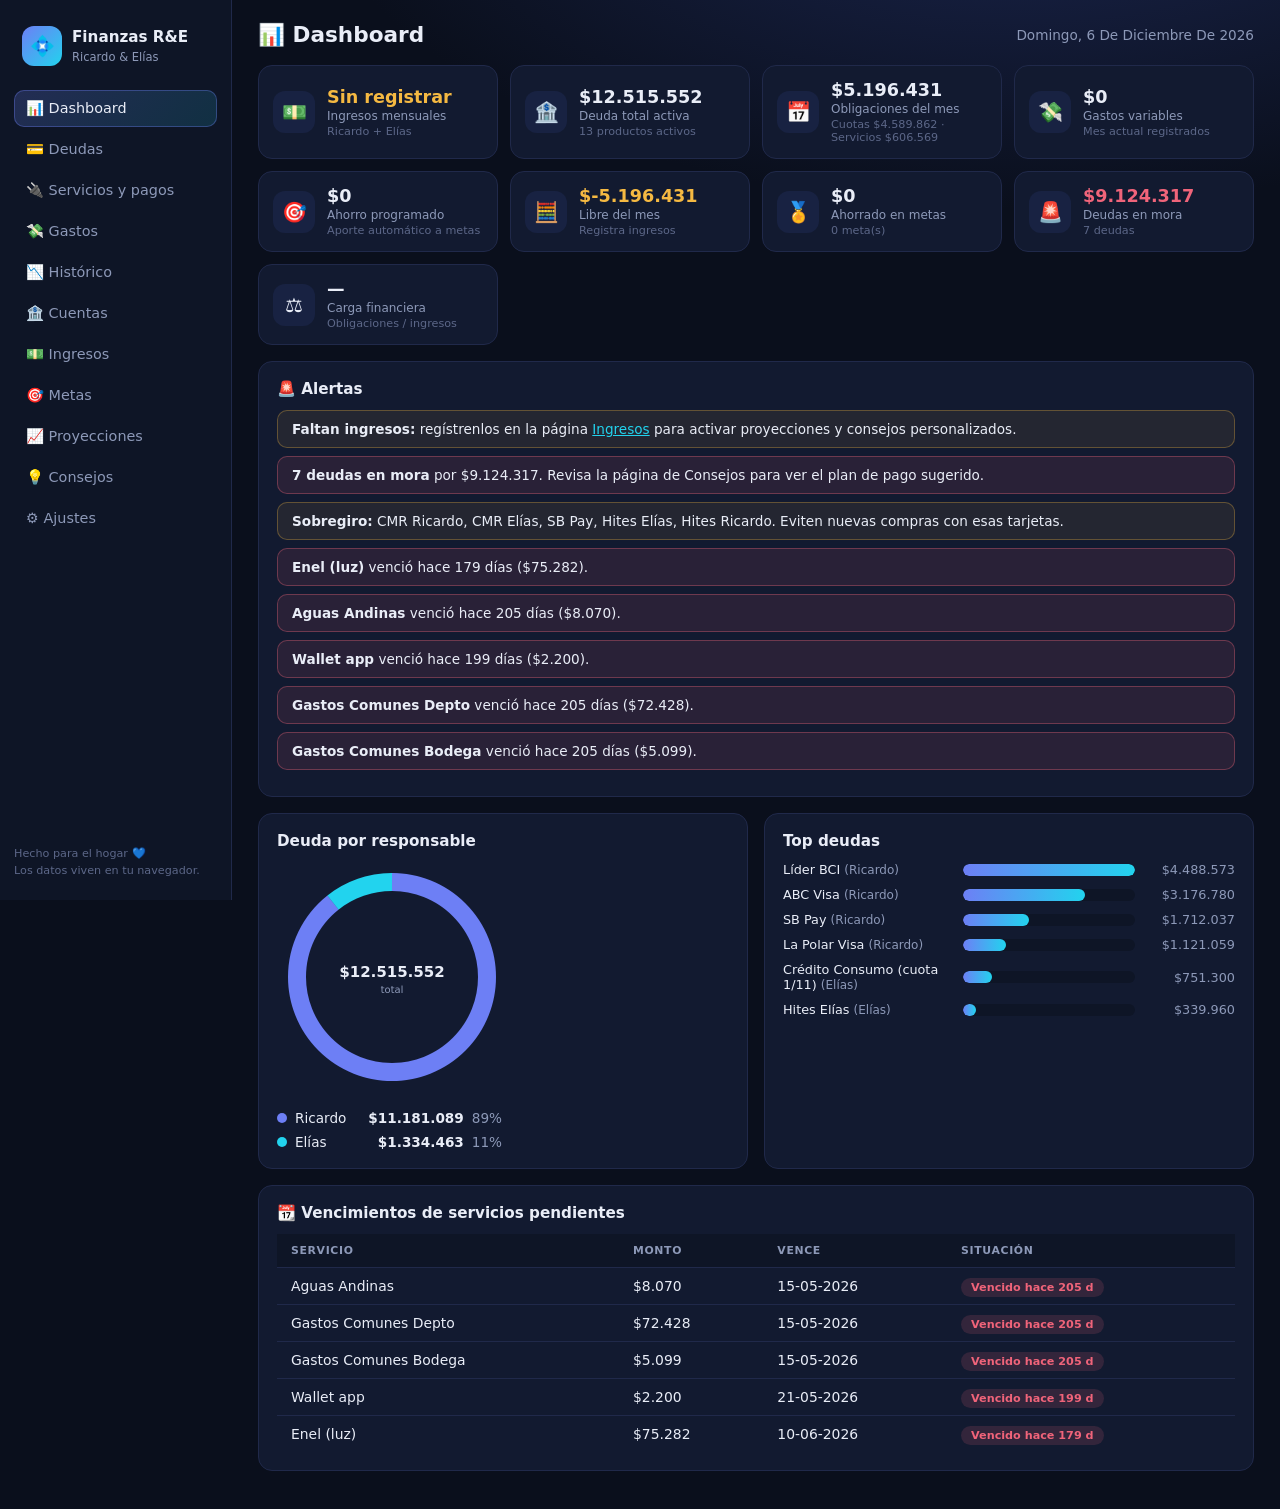
==== index.html @ 6fc6091b "Update index.html" ====
<!DOCTYPE html>
<html lang="es">
<head>
<meta charset="UTF-8">
<meta name="viewport" content="width=device-width, initial-scale=1">
<meta name="color-scheme" content="dark">
<title>Finanzas R&E · Ricardo & Elías</title>
<style>
*{box-sizing:border-box;margin:0;padding:0}
:root{--bg:#0a0f1c;--p:#121a30;--p2:#0e1526;--br:#20294a;--tx:#e9edf7;--mut:#8d99b8;--acc:#6d7ff5;--cy:#22d3ee;--ok:#2dd4a7;--wn:#f5b942;--bd:#f0647a;--r:14px}
body{font-family:'Segoe UI',system-ui,-apple-system,sans-serif;background:radial-gradient(1200px 600px at 80% -10%,#1b2650 0%,transparent 60%),var(--bg);color:var(--tx);min-height:100vh}
#app{display:flex;min-height:100vh}
aside{width:232px;background:var(--p2);border-right:1px solid var(--br);padding:20px 14px;position:sticky;top:0;height:100vh;display:flex;flex-direction:column;gap:18px;flex-shrink:0}
.logo{display:flex;gap:10px;align-items:center;padding:6px 8px}
.logo .lg{width:40px;height:40px;border-radius:12px;background:linear-gradient(135deg,var(--acc),var(--cy));display:flex;align-items:center;justify-content:center;font-size:20px}
.logo b{display:block;font-size:.95rem}.logo span{font-size:.72rem;color:var(--mut)}
nav{display:flex;flex-direction:column;gap:4px}
.ni{padding:10px 12px;border-radius:10px;color:var(--mut);cursor:pointer;font-size:.9rem;display:flex;gap:10px;align-items:center;transition:.15s}
.ni:hover{background:#1a2342;color:var(--tx)}
.ni.on{background:linear-gradient(135deg,rgba(109,127,245,.22),rgba(34,211,238,.14));color:var(--tx);box-shadow:inset 0 0 0 1px rgba(109,127,245,.35)}
.side-foot{margin-top:auto;font-size:.7rem;color:#5c6788;line-height:1.5}
main{flex:1;padding:22px 26px;max-width:1280px;margin:0 auto;width:100%}
header{display:flex;justify-content:space-between;align-items:center;margin-bottom:18px;flex-wrap:wrap;gap:8px}
header h1{font-size:1.35rem}.date{color:var(--mut);font-size:.85rem;text-transform:capitalize}
.card{background:var(--p);border:1px solid var(--br);border-radius:var(--r);padding:18px;margin-bottom:16px}
.card.nopad{padding:0}.card h3{font-size:.95rem;margin-bottom:12px}
.kpis{display:grid;grid-template-columns:repeat(auto-fit,minmax(215px,1fr));gap:12px;margin-bottom:16px}
.kpi{background:var(--p);border:1px solid var(--br);border-radius:var(--r);padding:14px;display:flex;gap:12px;align-items:center}
.kicon{width:42px;height:42px;border-radius:12px;background:#182242;display:flex;align-items:center;justify-content:center;font-size:20px;flex-shrink:0}
.kval{font-size:1.1rem;font-weight:700}.ksub{font-size:.75rem;color:var(--mut);margin-top:2px}.kmut{font-size:.7rem;color:#5c6788;margin-top:2px}
.kpi.ok .kval{color:var(--ok)}.kpi.bad .kval{color:var(--bd)}.kpi.warn .kval{color:var(--wn)}
.grid2{display:grid;grid-template-columns:1fr 1fr;gap:16px}
.tbl{width:100%;border-collapse:collapse;font-size:.87rem}
.tbl th{text-align:left;padding:10px 14px;font-size:.68rem;text-transform:uppercase;letter-spacing:.06em;color:var(--mut);background:var(--p2)}
.tbl td{padding:10px 14px;border-top:1px solid var(--br);vertical-align:middle}
.tbl tr:hover td{background:rgba(109,127,245,.05)}
.tscroll{overflow-x:auto}
.b{padding:3px 10px;border-radius:999px;font-size:.7rem;font-weight:700;white-space:nowrap}
.b.ok{background:rgba(45,212,167,.15);color:var(--ok)}.b.bad{background:rgba(240,100,122,.15);color:var(--bd)}
.b.warn{background:rgba(245,185,66,.15);color:var(--wn)}.b.acc{background:rgba(109,127,245,.18);color:#aab4ff}
.btn{border:1px solid var(--br);background:#182242;color:var(--tx);padding:9px 16px;border-radius:10px;cursor:pointer;font-size:.85rem;font-weight:600;transition:.15s}
.btn:hover{filter:brightness(1.2)}
.btn.primary{background:linear-gradient(135deg,var(--acc),#4f5bd5);border:none}
.btn.warnb{background:rgba(245,185,66,.15);color:var(--wn)}.btn.badb{background:rgba(240,100,122,.15);color:var(--bd)}
.ibtn{background:none;border:none;cursor:pointer;font-size:.95rem;padding:4px;border-radius:6px;opacity:.8}
.ibtn:hover{opacity:1;background:#1a2342}
.acts{white-space:nowrap;text-align:right}
.toolbar{display:flex;gap:10px;align-items:center;margin-bottom:14px;flex-wrap:wrap}.toolbar .spacer{flex:1}
select,input[type=text],input[type=number],input[type=date],input[type=search],input[type=password],input[type=month],textarea{background:var(--p2);border:1px solid var(--br);color:var(--tx);padding:9px 12px;border-radius:10px;font-size:.85rem;outline:none;font-family:inherit}
select:focus,input:focus,textarea:focus{border-color:var(--acc)}
textarea{width:100%;min-height:80px;resize:vertical}
.chips{display:flex;gap:10px;flex-wrap:wrap;margin-bottom:14px}
.chip{background:var(--p);border:1px solid var(--br);padding:8px 14px;border-radius:999px;font-size:.82rem;color:var(--mut)}.chip b{color:var(--tx)}
.mut{color:var(--mut)}.small{font-size:.75rem}.center{text-align:center}
.bad-t{color:var(--bd);font-weight:700}
.link{color:var(--cy);cursor:pointer;text-decoration:underline}
.alerts .al{padding:10px 14px;border-radius:10px;font-size:.85rem;margin-bottom:8px;border:1px solid}
.al.bad{background:rgba(240,100,122,.1);border-color:rgba(240,100,122,.35)}
.al.warn{background:rgba(245,185,66,.08);border-color:rgba(245,185,66,.3)}
.al.ok{background:rgba(45,212,167,.08);border-color:rgba(45,212,167,.3)}
.al{padding:10px 14px;border-radius:10px;font-size:.85rem;margin-bottom:10px;border:1px solid}
.donutwrap{display:flex;gap:18px;align-items:center;flex-wrap:wrap}
#cDonut,#cGasto{flex:0 0 230px;width:230px}
.leg{display:flex;flex-direction:column;gap:8px;font-size:.85rem;min-width:200px}
.lrow{display:flex;gap:8px;align-items:center}.lrow b{margin-left:auto;padding-left:14px}
.dot{width:10px;height:10px;border-radius:50%;display:inline-block}
.bar-row{display:grid;grid-template-columns:170px 1fr 90px;gap:10px;align-items:center;margin-bottom:10px;font-size:.8rem}
.bar-track{background:var(--p2);border-radius:99px;height:12px;overflow:hidden}
.bar-fill{height:100%;background:linear-gradient(90deg,var(--acc),var(--cy));border-radius:99px}
.bar-val{text-align:right;color:var(--mut)}
.person-head{display:flex;gap:12px;align-items:center;margin-bottom:10px}
.avatar{width:44px;height:44px;border-radius:50%;background:linear-gradient(135deg,var(--acc),var(--cy));display:flex;align-items:center;justify-content:center;font-weight:800;font-size:1.1rem}
.big{font-size:1.7rem;font-weight:800;margin-top:8px}
.fgrid{display:grid;grid-template-columns:1fr 1fr;gap:12px;margin-bottom:14px}
.fgrid label{font-size:.78rem;color:var(--mut);display:flex;flex-direction:column;gap:6px}
.res3{display:grid;grid-template-columns:repeat(3,1fr);gap:10px;margin:14px 0}.res3 b{font-size:1rem}
canvas{width:100%;display:block}
.consejo{display:flex;gap:14px;border-left:4px solid var(--br)}
.consejo.ok{border-left-color:var(--ok)}.consejo.bad{border-left-color:var(--bd)}
.consejo.warn{border-left-color:var(--wn)}.consejo.info{border-left-color:var(--cy)}
.cicon{font-size:1.6rem}
#modal .back{position:fixed;inset:0;background:rgba(5,8,18,.72);backdrop-filter:blur(3px);display:flex;align-items:center;justify-content:center;z-index:50;padding:20px}
#modal .box{background:var(--p);border:1px solid var(--br);border-radius:16px;padding:22px;width:100%;max-width:540px;max-height:90vh;overflow:auto}
#modal h3{margin-bottom:16px}
#modal label{display:block;font-size:.78rem;color:var(--mut);margin-bottom:12px}
#modal input,#modal select,#modal textarea{width:100%;margin-top:6px}
.acts2{display:flex;justify-content:flex-end;gap:10px;margin-top:8px}
ul{padding-left:20px;line-height:1.8}
#lockScreen{position:fixed;inset:0;z-index:100;background:var(--bg);display:flex;align-items:center;justify-content:center;padding:20px}
.lockbox{background:var(--p);border:1px solid var(--br);border-radius:20px;padding:36px 32px;max-width:360px;width:100%;text-align:center;display:flex;flex-direction:column;gap:14px;align-items:center}
.lockbox .lg{width:64px;height:64px;font-size:32px;border-radius:16px;background:linear-gradient(135deg,var(--acc),var(--cy));display:flex;align-items:center;justify-content:center}
.lockbox h2{font-size:1.2rem}.lockbox input{width:100%}.lockbox button{width:100%}
.hist-mini{display:flex;flex-wrap:wrap;gap:6px;margin-top:8px}
.hist-chip{background:var(--p2);border:1px solid var(--br);border-radius:8px;padding:3px 8px;font-size:.68rem;color:var(--mut)}
@media(max-width:980px){
 #app{flex-direction:column}
 aside{width:100%;height:auto;position:static;flex-direction:row;align-items:center;gap:10px;padding:12px}
 nav{flex-direction:row;overflow-x:auto;flex:1}
 .ni{white-space:nowrap;padding:8px 10px}.side-foot{display:none}
 .grid2{grid-template-columns:1fr}
 .bar-row{grid-template-columns:120px 1fr 80px}
 main{padding:16px}
}
</style>
</head>
<body>

<div id="lockScreen" style="display:none">
  <div class="lockbox">
    <div class="lg">🔐</div>
    <h2>Finanzas R&E</h2>
    <p class="mut small">Ingresa tu contraseña para continuar</p>
    <input type="password" id="lockPass" placeholder="Contraseña" onkeydown="if(event.key==='Enter')tryUnlock()">
    <button class="btn primary" onclick="tryUnlock()">Desbloquear</button>
    <div id="lockError" style="color:#f0647a;font-size:.85rem;min-height:18px"></div>
  </div>
</div>

<div id="app">
 <aside>
  <div class="logo"><div class="lg">💠</div><div><b>Finanzas R&amp;E</b><span>Ricardo &amp; Elías</span></div></div>
  <nav>
   <a class="ni on" data-v="dashboard" onclick="nav('dashboard')">📊 Dashboard</a>
   <a class="ni" data-v="deudas" onclick="nav('deudas')">💳 Deudas</a>
   <a class="ni" data-v="servicios" onclick="nav('servicios')">🔌 Servicios y pagos</a>
   <a class="ni" data-v="gastos" onclick="nav('gastos')">💸 Gastos</a>
   <a class="ni" data-v="historico" onclick="nav('historico')">📉 Histórico</a>
   <a class="ni" data-v="cuentas" onclick="nav('cuentas')">🏦 Cuentas</a>
   <a class="ni" data-v="ingresos" onclick="nav('ingresos')">💵 Ingresos</a>
   <a class="ni" data-v="metas" onclick="nav('metas')">🎯 Metas</a>
   <a class="ni" data-v="proyecciones" onclick="nav('proyecciones')">📈 Proyecciones</a>
   <a class="ni" data-v="consejos" onclick="nav('consejos')">💡 Consejos</a>
   <a class="ni" data-v="ajustes" onclick="nav('ajustes')">⚙️ Ajustes</a>
  </nav>
  <div class="side-foot">Hecho para el hogar 💙<br>Los datos viven en tu navegador.</div>
 </aside>
 <main>
  <header><h1 id="title">📊 Dashboard</h1><div class="date" id="hoy"></div></header>
  <div id="view"></div>
 </main>
</div>
<div id="modal"></div>

<script>
'use strict';
/* ============ CRIPTOGRAFÍA (SHA-256 puro JS) ============ */
var sha256=function(ascii){
 function rightRotate(v,a){return (v>>>a)|(v<<(32-a));}
 var mathPow=Math.pow,maxWord=mathPow(2,32),len='length',i,j,result='';
 var words=[],asciiBitLength=ascii[len]*8;
 var hash=sha256.h=sha256.h||[],k=sha256.k=sha256.k||[],primeCounter=k[len];
 var isComposite={};
 for(var candidate=2;primeCounter<64;candidate++){
  if(!isComposite[candidate]){
   for(i=0;i<313;i+=candidate)isComposite[i]=candidate;
   hash[primeCounter]=(mathPow(candidate,.5)*maxWord)|0;
   k[primeCounter++]=(mathPow(candidate,1/3)*maxWord)|0;
  }
 }
 ascii+='\x80';
 while(ascii[len]%64-56)ascii+='\x00';
 for(i=0;i<ascii[len];i++){j=ascii.charCodeAt(i);if(j>>8)return;words[i>>2]|=j<<((3-i)%4)*8;}
 words[words[len]]=((asciiBitLength/maxWord)|0);
 words[words[len]]=(asciiBitLength);
 for(j=0;j<words[len];){
  var w=words.slice(j,j+=16),oldHash=hash;hash=hash.slice(0,8);
  for(i=0;i<64;i++){
   var w15=w[i-15],w2=w[i-2],a=hash[0],e=hash[4];
   var temp1=hash[7]+(rightRotate(e,6)^rightRotate(e,11)^rightRotate(e,25))+((e&hash[5])^((~e)&hash[6]))+k[i]
    +(w[i]=(i<16)?w[i]:(w[i-16]+(rightRotate(w15,7)^rightRotate(w15,18)^(w15>>>3))+w[i-7]+(rightRotate(w2,17)^rightRotate(w2,19)^(w2>>>10)))|0);
   var temp2=(rightRotate(a,2)^rightRotate(a,13)^rightRotate(a,22))+((a&hash[1])^(a&hash[2])^(hash[1]&hash[2]));
   hash=[(temp1+temp2)|0].concat(hash);hash[4]=(hash[4]+temp1)|0;
  }
  for(i=0;i<8;i++)hash[i]=(hash[i]+oldHash[i])|0;
 }
 for(i=0;i<8;i++){for(j=3;j+1;j--){var b=(hash[i]>>(j*8))&255;result+=((b<16)?0:'')+b.toString(16);}}
 return result;
};
function sha256s(s){ return sha256(unescape(encodeURIComponent(s))); }
function genSalt(){var s='',c='abcdef0123456789';for(var i=0;i<16;i++)s+=c[Math.floor(Math.random()*c.length)];return s;}
function kdf(pass,salt){ var kk=unescape(encodeURIComponent(pass))+salt; for(var i=0;i<2000;i++)kk=sha256(kk); return kk; }
function hashPass(pass,salt){ return kdf(pass,salt); }
function strToBytes(str){ var s=unescape(encodeURIComponent(str)),o=[]; for(var i=0;i<s.length;i++)o.push(s.charCodeAt(i)); return o; }
function bytesToStr(bytes){ var s=''; bytes.forEach(function(b){s+=String.fromCharCode(b);}); return decodeURIComponent(escape(s)); }
function bytesToB64(bytes){ var s=''; bytes.forEach(function(b){s+=String.fromCharCode(b);}); return btoa(s); }
function b64ToBytes(b64){ var s=atob(b64),o=[]; for(var i=0;i<s.length;i++)o.push(s.charCodeAt(i)); return o; }
function keystream(key,nonce,len){
 var out=[],c=0;
 while(out.length<len){
  var h=sha256(key+':'+nonce+':'+c);
  for(var i=0;i<h.length;i+=2)out.push(parseInt(h.substr(i,2),16));
  c++;
 }
 return out.slice(0,len);
}
function encryptBackup(jsonStr,pass){
 var salt=genSalt(),key=kdf(pass,salt),nonce=genSalt();
 var bytes=strToBytes(jsonStr);
 var ks=keystream(key,nonce,bytes.length);
 var enc=bytes.map(function(b,i){return b^ks[i];});
 var tag=sha256(key+':'+sha256s(jsonStr));
 return {v:1,salt:salt,nonce:nonce,tag:tag,data:bytesToB64(enc)};
}
function decryptBackup(obj,pass){
 var key=kdf(pass,obj.salt);
 var bytes=b64ToBytes(obj.data);
 var ks=keystream(key,obj.nonce,bytes.length);
 var dec=bytes.map(function(b,i){return b^ks[i];});
 var str=bytesToStr(dec);
 var tag=sha256(key+':'+sha256s(str));
 if(tag!==obj.tag)return null;
 return str;
}

/* ============ ESTADO ============ */
const KEY='finanzas_re_v1';
const PERSONAS=['Ricardo','Elías'];
const uid=()=>'x'+Date.now().toString(36)+Math.random().toString(36).slice(2,7);
const fmt=n=>'$'+Math.round(+n||0).toLocaleString('es-CL');
const $=s=>document.querySelector(s);
const esc=s=>String(s??'').replace(/[&<>"']/g,c=>({'&':'&amp;','<':'&lt;','>':'&gt;','"':'&quot;',"'":'&#39;'}[c]));
const hoy=new Date(); hoy.setHours(0,0,0,0);
const diasHasta=iso=>{ if(!iso)return null; const d=new Date(iso+'T00:00:00'); return Math.round((d-hoy)/864e5); };
const fdate=iso=>{ if(!iso)return '—'; const p=iso.split('-'); return p[2]+'-'+p[1]+'-'+p[0]; };
const mesTxt=d=>d.toLocaleDateString('es-CL',{year:'numeric',month:'long'});
const mesActual=()=>{const n=new Date();return n.getFullYear()+'-'+String(n.getMonth()+1).padStart(2,'0');};
const MESES_N=['Ene','Feb','Mar','Abr','May','Jun','Jul','Ago','Sep','Oct','Nov','Dic'];
const mesLabel=m=>{const p=m.split('-');return MESES_N[parseInt(p[1])-1]+' '+p[0];};
const mesLabelCorto=m=>{const p=m.split('-');return MESES_N[parseInt(p[1])-1]+' '+p[0].slice(2);};

function seed(){
 const u=()=>'s'+Math.random().toString(36).slice(2,10);
 const D=(nombre,entidad,responsable,tipo,saldo,cuota,estado,limite,venc,notas)=>({id:u(),nombre,entidad,responsable,tipo,saldo,cuota,estado,limite:limite||0,venc:venc||'',notas:notas||''});
 const S=(nombre,monto,vence,estado,responsable)=>({id:u(),nombre,monto,vence,estado,responsable});
 const C=(persona,banco,tipo,numero,moneda,estado,uso)=>({id:u(),persona,banco,tipo,numero,moneda,estado,uso:uso||'',saldo:0});
 return {
  ingresos:[
   {id:u(),persona:'Ricardo',monto:0,fuente:'Sueldo líquido (editar)'},
   {id:u(),persona:'Elías',monto:0,fuente:'Sueldo líquido (editar)'}
  ],
  deudas:[
   D('CMR Ricardo','Banco Falabella','Ricardo','Tarjeta de Crédito',131051,149520,'Activa',130000,'2026-05-05'),
   D('CMR Elías','Banco Falabella','Elías','Tarjeta de Crédito',207650,218070,'Activa',200000,'2026-05-10'),
   D('Visa Smart+ BancoEstado','BancoEstado','Elías','Tarjeta de Crédito',628222,628222,'Pagada',520000,'2026-05-12'),
   D('La Polar Visa','La Polar','Ricardo','Tarjeta de Crédito',1121059,1080286,'En mora'),
   D('ABC Visa','ABC Din','Ricardo','Tarjeta de Crédito',3176780,1789196,'En mora'),
   D('Líder BCI','Líder Servicios Financieros','Ricardo','Tarjeta de Crédito',4488573,848635,'En mora'),
   D('SB Pay','SalcoBrand','Ricardo','Tarjeta de Crédito',1712037,274644,'Activa',1480000,'2026-06-05'),
   D('Unipay Elías','Unimarc','Elías','Tarjeta de Crédito',35553,35553,'En mora'),
   D('Unipay Ricardo','Unimarc','Ricardo','Tarjeta de Crédito',82119,82119,'En mora'),
   D('Hites Elías','Hites','Elías','Tarjeta de Crédito',339960,14165,'Activa',50000,'2026-06-05'),
   D('Hites Ricardo','Hites','Ricardo','Tarjeta de Crédito',192233,15374,'En mora',50000),
   D('Mercado Pago (sin tarjeta)','Mercado Pago','Ricardo','Tarjeta de Crédito',28000,14000,'En mora',39000,'2026-05-01'),
   D('Línea de Crédito','Banco Falabella','Ricardo','Línea de Crédito',249237,0,'Activa',250000),
   D('Crédito Consumo (cuota 1/11)','BancoEstado','Elías','Crédito de Consumo',751300,68300,'Activa',0,'2026-07-10','PAC Cuenta RUT')
  ],
  servicios:[
   S('Enel (luz)',75282,'2026-06-10','Pendiente','Ambos'),
   S('Aguas Andinas',8070,'2026-05-15','Pendiente','Ambos'),
   S('Internet Entel',18490,'2026-05-06','Pagada','Ambos'),
   S('Celulares Entel',18110,'2026-05-06','Pagada','Ambos'),
   S('Zapping TV',19900,'2026-05-03','Pagada','Ambos'),
   S('YouTube Premium',11000,'2026-05-01','Pagada','Ambos'),
   S('Microsoft 365',10490,'2026-05-13','Pagada','Ricardo'),
   S('Google One',1790,'2026-05-03','Pagada','Ricardo'),
   S('Wallet app',2200,'2026-05-21','Pendiente','Ricardo'),
   S('Arriendo Depto',325000,'2026-05-05','Pagada','Ambos'),
   S('Arriendo Bodega',38710,'2026-05-01','Pagada','Ambos'),
   S('Gastos Comunes Depto',72428,'2026-05-15','Pendiente','Ambos'),
   S('Gastos Comunes Bodega',5099,'2026-05-15','Pendiente','Ambos')
  ],
  cuentas:[
   C('Ricardo','BancoEstado','Cuenta RUT','13328405','CLP','Activa'),
   C('Ricardo','BancoEstado','Cuenta Corriente','34800034436','CLP','Activa'),
   C('Ricardo','BancoEstado','Cuenta de Ahorro','34861310495','CLP','Activa','Ahorro Premium'),
   C('Ricardo','BancoEstado','Cuenta de Ahorro','34861322809','CLP','Activa','Plazo Vivienda Giro Diferido'),
   C('Ricardo','BancoEstado','Cuenta de Ahorro','30560122973','CLP','Activa','Platino Giro Diferido'),
   C('Ricardo','MetroMuv','Cuenta Vista / Prepago','13328405','CLP','Activa','Transporte'),
   C('Ricardo','Banco Falabella','Cuenta Corriente','19990043332','CLP','Activa'),
   C('Ricardo','Banco Falabella','Cuenta Vista','55040174434','CLP','Activa'),
   C('Ricardo','Banco Falabella','Cuenta de Ahorro','80-370-0000799-4','CLP','Activa'),
   C('Ricardo','Banco Falabella','Cuenta de Ahorro','80-980-0110807-6','CLP','Activa'),
   C('Ricardo','Banco Falabella','Línea de Crédito','2-999-004333-7','CLP','Activa','Línea de crédito'),
   C('Ricardo','Scotiabank','Cuenta Corriente','983942997','CLP','Activa'),
   C('Ricardo','Scotiabank','Cuenta Corriente USD','90983943004','USD','Activa','Dólares'),
   C('Ricardo','Scotiabank','Cuenta Corriente','986041923','CLP','Activa','Renta Diaria (ahorro)'),
   C('Ricardo','Scotiabank','Cuenta Corriente','992095393','CLP','Activa','Renta Plus (ahorro)'),
   C('Ricardo','Santander','Cuenta Vista','1708224738','CLP','Activa'),
   C('Ricardo','Banco Bice','Cuenta Vista','989037814','CLP','Activa'),
   C('Ricardo','Banco Bice','Cuenta de Ahorro','140107514','CLP','Activa','Cuenta Digital Ahorro'),
   C('Ricardo','Banco Consorcio','Cuenta Corriente','4310275011','CLP','Activa'),
   C('Ricardo','Banco Itaú','Cuenta Corriente','1332840500','CLP','Activa','Cuenta Itú'),
   C('Ricardo','Banco Ripley','Cuenta Corriente','4016071861','CLP','Activa'),
   C('Ricardo','BCI / MACH','Cuenta Corriente','777913328405','CLP','Activa'),
   C('Ricardo','Mercado Pago','Cuenta Vista / Prepago','1079195851','CLP','Activa'),
   C('Ricardo','Tenpo','Cuenta Vista / Prepago','111113328405','CLP','Activa'),
   C('Ricardo','Tapp','Cuenta Vista / Prepago','13328405','CLP','Activa'),
   C('Ricardo','Los Héroes','Cuenta Vista / Prepago','113328405','CLP','Inactiva'),
   C('Ricardo','Copec Pay','Cuenta Vista / Prepago','11332840501','CLP','Activa'),
   C('Ricardo','Coopeuch','Cuenta Vista / Prepago','200821959','CLP','Activa'),
   C('Ricardo','Global66','Cuenta Vista / Prepago','11346403','CLP','Activa'),
   C('Ricardo','Prex','Cuenta Vista / Prepago','10020014','CLP','Activa'),
   C('Elías','BancoEstado','Cuenta RUT','13145464','CLP','Activa'),
   C('Elías','BancoEstado','Cuenta de Ahorro','33861413581','CLP','Activa','Plazo Vivienda Giro Diferido'),
   C('Elías','BancoEstado','Cuenta de Ahorro','12860143761','CLP','Activa','Platino Giro Diferido'),
   C('Elías','Banco Falabella','Cuenta Corriente','15410133564','CLP','Activa'),
   C('Elías','Banco Falabella','Línea de Crédito','2-541-013356-9','CLP','Activa','Línea de crédito'),
   C('Elías','Scotiabank','Cuenta Corriente','983977677','CLP','Activa'),
   C('Elías','Scotiabank','Cuenta Corriente USD','90983977685','USD','Activa','Dólares'),
   C('Elías','Scotiabank','Cuenta Corriente','986042660','CLP','Activa','Renta Diaria (ahorro)'),
   C('Elías','BCI / MACH','Cuenta Corriente','777913145464','CLP','Activa'),
   C('Elías','Santander','Cuenta Vista','5613145464','CLP','Bloqueada'),
   C('Elías','Mercado Pago','Cuenta Vista / Prepago','1005941552','CLP','Activa'),
   C('Elías','Copec Pay','Cuenta Vista / Prepago','11314546401','CLP','Activa'),
   C('Elías','Global66','Cuenta Vista / Prepago','13308434','CLP','Activa'),
   C('Elías','Tapp Caja Los Andes','Cuenta Vista / Prepago','13145464','CLP','Activa'),
   C('Elías','Los Héroes','Cuenta Vista / Prepago','113145464','CLP','Activa'),
   C('Elías','Tenpo','Cuenta Vista / Prepago','111113145464','CLP','Activa'),
   C('Elías','MetroMuv','Cuenta Vista / Prepago','13145464','CLP','Activa','Transporte')
  ],
  gastos:[],
  metas:[],
  presupuesto:{},
  histoIngresos:{},
  sync:{enabled:false,url:'',room:''},
  updatedAt:0,
  config:{passHash:null,passSalt:null}
 };
}
function load(){ try{const r=localStorage.getItem(KEY); if(r){const d=JSON.parse(r); if(d&&d.deudas&&d.cuentas){
  d.gastos=d.gastos||[]; d.metas=d.metas||[]; d.config=d.config||{passHash:null,passSalt:null};
  d.presupuesto=d.presupuesto||{}; d.histoIngresos=d.histoIngresos||{}; d.sync=d.sync||{enabled:false,url:'',room:''};
  d.updatedAt=d.updatedAt||0;
  return d; }}}catch(e){} return seed(); }
let db=load();
function persist(){ try{localStorage.setItem(KEY,JSON.stringify(db));}catch(e){} }
persist();

/* ============ SINCRONIZACIÓN EN LA NUBE (Firebase REST) ============ */
let syncTimer=null, suppressPush=false;
function syncReady(){ return db.sync&&db.sync.enabled&&db.sync.url&&db.sync.room; }
function syncPath(){ return db.sync.url.replace(/\/$/,'')+'/'+db.sync.room+'/data.json'; }
function pushCloud(){
 if(!syncReady()||suppressPush)return;
 fetch(syncPath(),{method:'PUT',headers:{'Content-Type':'application/json'},body:JSON.stringify({updatedAt:db.updatedAt,payload:db})})
  .then(()=>{ db.sync.lastSync=Date.now(); persist(); if(view==='ajustes')updateSyncUI(); })
  .catch(()=>{});
}
function pullCloud(){
 if(!syncReady())return;
 fetch(syncPath()).then(r=>r.ok?r.json():null).then(remote=>{
  if(remote&&remote.updatedAt&&remote.updatedAt>(db.updatedAt||0)){
   suppressPush=true;
   db=remote.payload; persist(); render();
   setTimeout(()=>{suppressPush=false;},300);
  }
  if(remote){ db.sync=db.sync||{}; db.sync.lastSync=Date.now(); persist(); if(view==='ajustes')updateSyncUI(); }
 }).catch(()=>{});
}
function startSync(){ if(syncTimer){clearInterval(syncTimer);syncTimer=null;} if(syncReady()){ pullCloud(); syncTimer=setInterval(pullCloud,10000); } }
function save(){ db.updatedAt=Date.now(); persist(); pushCloud(); }
function manualSync(){ if(!syncReady()){alert('Primero configura y activa la sincronización.');return;} pushCloud(); pullCloud(); alert('🔄 Sincronizando…'); }
function genRoom(){ let s='';const c='abcdefghijkmnpqrstuvwxyz23456789';for(let i=0;i<12;i++)s+=c[Math.floor(Math.random()*c.length)];return s; }
function syncConfigModal(){
 showModal({title:'Configurar base de datos en la nube',values:{url:(db.sync&&db.sync.url)||''},fields:[
  {n:'url',l:'URL de Firebase Realtime Database',ph:'https://tu-proyecto-default-rtdb.firebaseio.com'}
 ],submit:data=>{
  let u=(data.url||'').trim();
  if(!u){ alert('Ingresa la URL de la base de datos.'); return false; }
  if(!/^https:\/\//i.test(u)){ alert('La URL debe comenzar con https://'); return false; }
  db.sync=db.sync||{}; db.sync.url=u.replace(/\/$/,'');
  if(!db.sync.room)db.sync.room=genRoom();
  save(); render();
 }});
}
function syncCode(){ return btoa(unescape(encodeURIComponent(JSON.stringify({u:db.sync.url,r:db.sync.room})))); }
function copySyncCode(){
 if(!db.sync||!db.sync.url){ alert('Primero configura la base de datos.'); return; }
 const c=syncCode();
 if(navigator.clipboard){ navigator.clipboard.writeText(c).then(()=>alert('📋 Código copiado.\nPégalo en el otro dispositivo con "Vincular este dispositivo".')); }
 else{ prompt('Copia este código:',c); }
}
function linkDeviceModal(){
 showModal({title:'Vincular este dispositivo',values:{},fields:[
  {n:'code',l:'Código de vinculación',ph:'Pega aquí el código copiado del otro dispositivo'}
 ],submit:data=>{
  try{
   const o=JSON.parse(decodeURIComponent(escape(atob((data.code||'').trim()))));
   if(!o.u||!o.r)throw 0;
   db.sync=db.sync||{}; db.sync.url=o.u; db.sync.room=o.r; db.sync.enabled=true;
   save(); startSync(); render(); alert('✅ Dispositivo vinculado y sincronización activada.');
  }catch(e){ alert('Código inválido. Cópialo completo desde el otro dispositivo.'); return false; }
 }});
}
function toggleSync(){
 db.sync=db.sync||{};
 if(!db.sync.url){ syncConfigModal(); return; }
 db.sync.enabled=!db.sync.enabled; save();
 if(db.sync.enabled)startSync(); else { if(syncTimer){clearInterval(syncTimer);syncTimer=null;} }
 render();
}
function updateSyncUI(){
 const st=$('#sync-status'); if(!st)return;
 if(!db.sync||!db.sync.url){ st.innerHTML='<div class="al warn">No configurada. Presiona <b>"Configurar base de datos"</b> para comenzar.</div>'; }
 else if(!db.sync.enabled){ st.innerHTML='<div class="al warn">Configurada pero <b>desactivada</b> · '+esc(db.sync.url.replace('https://',''))+'</div>'; }
 else { st.innerHTML='<div class="al ok">☁️ Sincronización <b>activa</b> · Sala <b>'+esc(db.sync.room)+'</b>'+(db.sync.lastSync?' · Últ. movimiento: '+new Date(db.sync.lastSync).toLocaleTimeString('es-CL'):'')+'</div>'; }
 const btn=$('#btnSyncToggle'); if(btn)btn.textContent=(db.sync&&db.sync.enabled)?'⏸️ Desactivar':'▶️ Activar';
 const det=$('#sync-detail'); if(det)det.innerHTML=db.sync&&db.sync.url?('URL: '+esc(db.sync.url)+'<br>Para conectar el celular: en él abre la app → Ajustes → "Vincular este dispositivo" y pega el código.'):'Crea una base gratis en <b>firebase.google.com</b> → Realtime Database, copia su URL y pégala en "Configurar base de datos".';
}

/* ============ CÁLCULOS ============ */
function gastoDeMes(m){ return db.gastos.filter(g=>g.fecha&&g.fecha.startsWith(m)).reduce((a,g)=>a+(+g.monto||0),0); }
function gastosDelMes(){ return gastoDeMes(mesActual()); }
function ingresoFamiliar(){ return db.ingresos.reduce((a,i)=>a+(+i.monto||0),0); }
function gastosPorCat(m){ const o={}; db.gastos.filter(g=>g.fecha&&g.fecha.startsWith(m)).forEach(g=>{o[g.categoria]=(o[g.categoria]||0)+(+g.monto||0);}); return o; }
function totalAutoAporte(){ return db.metas.reduce((a,m)=>a+(+m.aporteAuto||0),0); }
function applyAutoAportes(){
 const m=mesActual(); let applied=0;
 db.metas.forEach(mt=>{
  if(mt.aporteAuto>0 && mt.ultimoAporte!==m){
   mt.ahorrado=(+mt.ahorrado||0)+(+mt.aporteAuto);
   mt.historial=mt.historial||[];
   mt.historial.push({mes:m,monto:+mt.aporteAuto,tipo:'auto'});
   if(mt.historial.length>24)mt.historial=mt.historial.slice(-24);
   mt.ultimoAporte=m; applied++;
  }
 });
 if(applied>0){ db.updatedAt=Date.now(); persist(); pushCloud(); }
 return applied;
}
function stats(){
 const act=db.deudas.filter(d=>d.estado!=='Pagada');
 const deudaTotal=act.reduce((a,d)=>a+(+d.saldo||0),0);
 const cuotas=act.reduce((a,d)=>a+(+d.cuota||0),0);
 const mora=act.filter(d=>d.estado==='En mora');
 const moraTotal=mora.reduce((a,d)=>a+(+d.saldo||0),0);
 const servicios=db.servicios.reduce((a,s)=>a+(+s.monto||0),0);
 const ingresos=ingresoFamiliar();
 const obligaciones=cuotas+servicios;
 const gastos=gastosDelMes();
 const autoAporte=totalAutoAporte();
 const capacidad=ingresos-obligaciones;
 const carga=ingresos>0?obligaciones/ingresos:null;
 const porPersona={}; PERSONAS.forEach(p=>porPersona[p]=act.filter(d=>d.responsable===p).reduce((a,d)=>a+(+d.saldo||0),0));
 return {deudaTotal,cuotas,mora,moraTotal,servicios,ingresos,obligaciones,gastos,autoAporte,capacidad,carga,porPersona,nDeudas:act.length};
}
function alertas(s){
 const A=[];
 if(s.ingresos<=0)A.push({t:'warn',x:'<b>Faltan ingresos:</b> regístrenlos en la página <a class="link" onclick="nav(\'ingresos\')">Ingresos</a> para activar proyecciones y consejos personalizados.'});
 if(s.mora.length)A.push({t:'bad',x:'<b>'+s.mora.length+' deudas en mora</b> por '+fmt(s.moraTotal)+'. Revisa la página de Consejos para ver el plan de pago sugerido.'});
 const ex=db.deudas.filter(d=>d.estado!=='Pagada'&&d.limite>0&&d.saldo>d.limite);
 if(ex.length)A.push({t:'warn',x:'<b>Sobregiro:</b> '+ex.map(d=>esc(d.nombre)).join(', ')+'. Eviten nuevas compras con esas tarjetas.'});
 db.servicios.filter(x=>x.estado!=='Pagada'&&x.vence).forEach(x=>{ const d=diasHasta(x.vence); if(d<0)A.push({t:'bad',x:'<b>'+esc(x.nombre)+'</b> venció hace '+(-d)+' días ('+fmt(x.monto)+').'}); else if(d<=7)A.push({t:'warn',x:'<b>'+esc(x.nombre)+'</b> vence en '+d+' día(s) ('+fmt(x.monto)+').'}); });
 if(s.carga!=null&&s.carga>0.5)A.push({t:'bad',x:'<b>Carga financiera crítica:</b> el '+Math.round(s.carga*100)+'% de los ingresos se va en obligaciones (recomendado: bajo 35%).'});
 else if(s.carga!=null&&s.carga>0.35)A.push({t:'warn',x:'<b>Carga financiera alta:</b> '+Math.round(s.carga*100)+'% de los ingresos en obligaciones.'});
 const gC=gastosPorCat(mesActual());
 Object.entries(db.presupuesto||{}).forEach(([c,l])=>{ if(l>0&&(gC[c]||0)>l)A.push({t:'warn',x:'<b>Presupuesto excedido</b> en '+esc(c)+': llevan '+fmt(gC[c])+' de '+fmt(l)+' este mes.'}); });
 return A;
}

/* ============ VISTAS ============ */
function kpi(icon,title,val,sub,cls){ return '<div class="kpi '+(cls||'')+'"><div class="kicon">'+icon+'</div><div><div class="kval">'+val+'</div><div class="ksub">'+title+'</div><div class="kmut">'+(sub||'')+'</div></div></div>'; }
function badge(e){ const c=e==='Pagada'?'ok':e==='En mora'?'bad':'acc'; return '<span class="b '+c+'">'+e+'</span>'; }

function vDashboard(){
 const s=stats();
 const pct=s.carga==null?'—':Math.round(s.carga*100)+'%';
 const cargaClass=s.carga==null?'':(s.carga>0.5?'bad':s.carga>0.35?'warn':'ok');
 const alerts=alertas(s);
 const venc=db.servicios.filter(x=>x.vence&&x.estado!=='Pagada').sort((a,b)=>a.vence<b.vence?-1:1).slice(0,6);
 const metasAh=db.metas.reduce((a,m)=>a+(+m.ahorrado||0),0);
 const libre=s.ingresos-s.obligaciones-s.gastos-s.autoAporte;
 return '<div class="kpis">'
 +kpi('💵','Ingresos mensuales',s.ingresos?fmt(s.ingresos):'Sin registrar','Ricardo + Elías',s.ingresos?'':'warn')
 +kpi('🏦','Deuda total activa',fmt(s.deudaTotal),s.nDeudas+' productos activos')
 +kpi('📅','Obligaciones del mes',fmt(s.obligaciones),'Cuotas '+fmt(s.cuotas)+' · Servicios '+fmt(s.servicios))
 +kpi('💸','Gastos variables',fmt(s.gastos),'Mes actual registrados')
 +kpi('🎯','Ahorro programado',fmt(s.autoAporte),'Aporte automático a metas')
 +kpi('🧮','Libre del mes',fmt(libre),s.ingresos?'Ingresos − obligaciones − gastos − ahorro':'Registra ingresos',s.ingresos?(libre>=0?'ok':'bad'):'warn')
 +kpi('🏅','Ahorrado en metas',fmt(metasAh),db.metas.length+' meta(s)')
 +kpi('🚨','Deudas en mora',fmt(s.moraTotal),s.mora.length+' deudas',s.mora.length?'bad':'ok')
 +kpi('⚖️','Carga financiera',pct,'Obligaciones / ingresos',cargaClass)
 +'</div>'
 +(alerts.length?'<div class="card alerts"><h3>🚨 Alertas</h3>'+alerts.map(a=>'<div class="al '+a.t+'">'+a.x+'</div>').join('')+'</div>':'')
 +'<div class="grid2"><div class="card"><h3>Deuda por responsable</h3><div class="donutwrap"><canvas id="cDonut"></canvas><div id="donutLeg" class="leg"></div></div></div>'
 +'<div class="card"><h3>Top deudas</h3><div id="topDeudas"></div></div></div>'
 +'<div class="card"><h3>📆 Vencimientos de servicios pendientes</h3>'
 +(venc.length?'<div class="tscroll"><table class="tbl"><thead><tr><th>Servicio</th><th>Monto</th><th>Vence</th><th>Situación</th></tr></thead><tbody>'
   +venc.map(x=>{const d=diasHasta(x.vence); const tag=d<0?'<span class="b bad">Vencido hace '+(-d)+' d</span>':'<span class="b '+(d<=7?'warn':'ok')+'">En '+d+' d</span>';
   return '<tr><td>'+esc(x.nombre)+'</td><td>'+fmt(x.monto)+'</td><td>'+fdate(x.vence)+'</td><td>'+tag+'</td></tr>';}).join('')
   +'</tbody></table></div>':'<p class="mut">No hay servicios pendientes. 🎉</p>')
 +'</div>';
}
function drawDash(){
 const s=stats();
 const items=PERSONAS.map((p,i)=>({label:p,value:s.porPersona[p],color:['#6d7ff5','#22d3ee'][i]})).filter(i=>i.value>0);
 donut($('#cDonut'),items,fmt(s.deudaTotal));
 $('#donutLeg').innerHTML=items.map(i=>'<div class="lrow"><span class="dot" style="background:'+i.color+'"></span>'+i.label+' <b>'+fmt(i.value)+'</b> <span class="mut">'+(s.deudaTotal?Math.round(i.value/s.deudaTotal*100):0)+'%</span></div>').join('')||'<span class="mut">Sin deudas 🎉</span>';
 const top=db.deudas.filter(d=>d.estado!=='Pagada').sort((a,b)=>b.saldo-a.saldo).slice(0,6);
 const mx=top.length?top[0].saldo:1;
 $('#topDeudas').innerHTML=top.map(d=>'<div class="bar-row"><div>'+esc(d.nombre)+' <span class="mut small">('+esc(d.responsable)+')</span></div><div class="bar-track"><div class="bar-fill" style="width:'+Math.max(4,d.saldo/mx*100)+'%"></div></div><div class="bar-val">'+fmt(d.saldo)+'</div></div>').join('')||'<span class="mut">Sin deudas activas.</span>';
}

/* --- Deudas --- */
let fD={resp:'',est:'',q:''};
function vDeudas(){
 return '<div class="toolbar">'
 +'<select onchange="fD.resp=this.value;fillDeudas()"><option value="">👥 Todos</option>'+PERSONAS.map(p=>'<option '+(fD.resp===p?'selected':'')+'>'+p+'</option>').join('')+'</select>'
 +'<select onchange="fD.est=this.value;fillDeudas()"><option value="">Todos los estados</option>'+['Activa','En mora','Pagada'].map(e=>'<option '+(fD.est===e?'selected':'')+'>'+e+'</option>').join('')+'</select>'
 +'<input type="search" placeholder="🔍 Buscar deuda o entidad…" value="'+esc(fD.q)+'" oninput="fD.q=this.value;fillDeudas()">'
 +'<span class="spacer"></span><button class="btn primary" onclick="deudaModal()">＋ Nueva deuda</button></div>'
 +'<div id="deudas-list"></div>';
}
function fillDeudas(){
 const s=stats();
 const q=fD.q.toLowerCase();
 const list=db.deudas.filter(d=>(!fD.resp||d.responsable===fD.resp)&&(!fD.est||d.estado===fD.est)&&(!q||(d.nombre+' '+d.entidad).toLowerCase().includes(q)));
 $('#deudas-list').innerHTML='<div class="chips"><span class="chip">Total activo: <b>'+fmt(s.deudaTotal)+'</b></span><span class="chip">Cuotas/mes: <b>'+fmt(s.cuotas)+'</b></span><span class="chip">En mora: <b>'+fmt(s.moraTotal)+'</b></span></div>'
 +'<div class="card nopad"><div class="tscroll"><table class="tbl"><thead><tr><th>Deuda</th><th>Entidad</th><th>Responsable</th><th>Saldo</th><th>Cuota/mes</th><th>Cupo usado</th><th>Estado</th><th></th></tr></thead><tbody>'
 +list.map(d=>{
   const uso=d.limite>0?Math.round(d.saldo/d.limite*100)+'%':'—';
   return '<tr><td><b>'+esc(d.nombre)+'</b><div class="mut small">'+esc(d.tipo)+'</div></td><td>'+esc(d.entidad)+'</td><td>'+esc(d.responsable)+'</td><td>'+fmt(d.saldo)+'</td><td>'+fmt(d.cuota)+'</td><td class="'+(d.limite>0&&d.saldo>d.limite?'bad-t':'')+'">'+uso+'</td><td>'+badge(d.estado)+'</td><td class="acts"><button class="ibtn" onclick="deudaModal(\''+d.id+'\')">✏️</button><button class="ibtn" onclick="delDeuda(\''+d.id+'\')">🗑️</button></td></tr>';
 }).join('')
 +'</tbody></table></div></div>';
}
function deudaModal(id){
 const d=id?db.deudas.find(x=>x.id===id):{};
 showModal({title:id?'Editar deuda':'Nueva deuda',values:d,fields:[
  {n:'nombre',l:'Nombre de la deuda *',req:1,ph:'Ej: CMR Ricardo'},
  {n:'entidad',l:'Banco / Entidad',ph:'Ej: Banco Falabella'},
  {n:'responsable',l:'Responsable',type:'select',opts:[...PERSONAS,'Ambos']},
  {n:'tipo',l:'Tipo',type:'select',opts:['Tarjeta de Crédito','Línea de Crédito','Crédito de Consumo','Préstamo','Otro']},
  {n:'saldo',l:'Saldo actual ($)',type:'number'},
  {n:'cuota',l:'Cuota mensual ($)',type:'number'},
  {n:'limite',l:'Cupo / Límite ($) — opcional',type:'number'},
  {n:'venc',l:'Próximo vencimiento',type:'date'},
  {n:'estado',l:'Estado',type:'select',opts:['Activa','En mora','Pagada']}
 ],submit:data=>{ if(id)Object.assign(d,data); else db.deudas.push({id:uid(),notas:'',...data}); save(); }});
}
function delDeuda(id){ const d=db.deudas.find(x=>x.id===id); if(confirm('¿Eliminar "'+d.nombre+'"?')){ db.deudas=db.deudas.filter(x=>x.id!==id); save(); fillDeudas(); } }

/* --- Servicios --- */
function vServicios(){
 return '<div class="toolbar"><span class="chip" id="serv-chip"></span><span class="spacer"></span><button class="btn primary" onclick="servModal()">＋ Nuevo servicio</button></div><div id="serv-list"></div>'
 +'<div class="card"><h3>💡 Tip mensual</h3><p class="mut small">A comienzos de cada mes, actualicen montos y fechas de vencimiento, y marquen ✅ lo pagado.</p></div>';
}
function fillServ(){
 const pend=db.servicios.filter(x=>x.estado!=='Pagada');
 const totPend=pend.reduce((a,x)=>a+(+x.monto||0),0);
 const totAll=db.servicios.reduce((a,x)=>a+(+x.monto||0),0);
 const sorted=[...db.servicios].sort((a,b)=>((a.estado==='Pagada')-(b.estado==='Pagada'))||((a.vence||'9999')<(b.vence||'9999')?-1:1));
 $('#serv-chip').innerHTML='Pendientes: <b>'+fmt(totPend)+'</b> &nbsp;·&nbsp; Total registrado: <b>'+fmt(totAll)+'</b>';
 $('#serv-list').innerHTML='<div class="card nopad"><div class="tscroll"><table class="tbl"><thead><tr><th>Servicio</th><th>Monto</th><th>Vencimiento</th><th>Responsable</th><th>Estado</th><th></th></tr></thead><tbody>'
 +sorted.map(x=>{
   const d=x.vence?diasHasta(x.vence):null;
   const atraso=(x.estado!=='Pagada'&&d!=null&&d<0)?' <span class="bad-t small">('+(-d)+' d atraso)</span>':'';
   return '<tr><td><b>'+esc(x.nombre)+'</b></td><td>'+fmt(x.monto)+'</td><td>'+fdate(x.vence)+atraso+'</td><td>'+esc(x.responsable||'—')+'</td><td>'+(x.estado==='Pagada'?'<span class="b ok">Pagada</span>':'<span class="b warn">Pendiente</span>')+'</td><td class="acts"><button class="ibtn" title="Cambiar estado" onclick="toggleServ(\''+x.id+'\')">'+(x.estado==='Pagada'?'↩️':'✅')+'</button><button class="ibtn" onclick="servModal(\''+x.id+'\')">✏️</button><button class="ibtn" onclick="delServ(\''+x.id+'\')">🗑️</button></td></tr>';
 }).join('')
 +'</tbody></table></div></div>';
}
function servModal(id){
 const s=id?db.servicios.find(x=>x.id===id):{};
 showModal({title:id?'Editar servicio':'Nuevo servicio',values:s,fields:[
  {n:'nombre',l:'Servicio *',req:1,ph:'Ej: Enel, Arriendo, Netflix…'},
  {n:'monto',l:'Monto mensual ($)',type:'number',req:1},
  {n:'vence',l:'Vencimiento',type:'date'},
  {n:'responsable',l:'Responsable',type:'select',opts:[...PERSONAS,'Ambos']},
  {n:'estado',l:'Estado',type:'select',opts:['Pendiente','Pagada']}
 ],submit:data=>{ if(id)Object.assign(s,data); else db.servicios.push({id:uid(),...data}); save(); }});
}
function toggleServ(id){ const s=db.servicios.find(x=>x.id===id); s.estado=s.estado==='Pagada'?'Pendiente':'Pagada'; save(); fillServ(); }
function delServ(id){ const s=db.servicios.find(x=>x.id===id); if(confirm('¿Eliminar "'+s.nombre+'"?')){ db.servicios=db.servicios.filter(x=>x.id!==id); save(); fillServ(); } }

/* --- Gastos + Presupuesto --- */
const CATEGORIAS=['Supermercado','Transporte','Comida y Restaurant','Salud','Educación','Entretención','Ropa y Calzado','Hogar','Mascotas','Suscripciones','Otros'];
const CAT_COLORS=['#34d399','#60a5fa','#f59e0b','#f87171','#a78bfa','#f472b6','#fbbf24','#38bdf8','#4ade80','#c084fc','#94a3b8'];
const MEDIOS=['Efectivo','Débito','Crédito','Transferencia','Prepago/Billetera','Otro'];
let fG={mes:'',cat:''};
function vGastos(){
 if(!fG.mes)fG.mes=mesActual();
 return '<div class="toolbar">'
 +'<input type="month" value="'+fG.mes+'" onchange="fG.mes=this.value;fillGastos()">'
 +'<select onchange="fG.cat=this.value;fillGastos()"><option value="">Todas las categorías</option>'+CATEGORIAS.map(c=>'<option '+(fG.cat===c?'selected':'')+'>'+c+'</option>').join('')+'</select>'
 +'<span class="spacer"></span>'
 +'<button class="btn" onclick="presuModal()">🎛️ Presupuestos</button>'
 +'<button class="btn primary" onclick="gastoModal()">＋ Nuevo gasto</button></div>'
 +'<div id="gastos-sum"></div>'
 +'<div id="presu-box"></div>'
 +'<div class="grid2"><div class="card"><h3>Gastos por categoría</h3><div class="donutwrap"><canvas id="cGasto"></canvas><div id="gastoLeg" class="leg"></div></div></div>'
 +'<div class="card"><h3>Top categorías</h3><div id="gastoResumen"></div></div></div>'
 +'<div id="gastos-list"></div>';
}
function fillGastos(){
 const list=db.gastos.filter(g=>(!fG.mes||!g.fecha||g.fecha.startsWith(fG.mes))&&(!fG.cat||g.categoria===fG.cat));
 const total=list.reduce((a,g)=>a+(+g.monto||0),0);
 const byCat={};
 list.forEach(g=>{ byCat[g.categoria]=(byCat[g.categoria]||0)+(+g.monto||0); });
 const entries=Object.entries(byCat).sort((a,b)=>b[1]-a[1]);
 const s=stats();
 const libre=s.ingresos-s.obligaciones-total-s.autoAporte;
 $('#gastos-sum').innerHTML='<div class="chips"><span class="chip">Total del período: <b>'+fmt(total)+'</b></span>'
 +'<span class="chip">Ahorro programado: <b>'+fmt(s.autoAporte)+'</b></span>'
 +(s.ingresos>0?'<span class="chip">Libre tras obligaciones, gastos y ahorro: <b>'+fmt(libre)+'</b></span>':'')
 +'</div>';
 fillPresu();
 donut($('#cGasto'), entries.map(([c,v])=>({label:c,value:v,color:CAT_COLORS[CATEGORIAS.indexOf(c)]||'#94a3b8'})), fmt(total));
 $('#gastoLeg').innerHTML=entries.map(([c,v])=>'<div class="lrow"><span class="dot" style="background:'+(CAT_COLORS[CATEGORIAS.indexOf(c)]||'#94a3b8')+'"></span>'+c+' <b>'+fmt(v)+'</b> <span class="mut">'+(total?Math.round(v/total*100):0)+'%</span></div>').join('')||'<span class="mut">Sin gastos en este período.</span>';
 $('#gastoResumen').innerHTML=entries.slice(0,6).map(([c,v])=>'<div class="bar-row"><div>'+c+'</div><div class="bar-track"><div class="bar-fill" style="width:'+(entries[0][1]?Math.max(4,v/entries[0][1]*100):0)+'%;background:'+(CAT_COLORS[CATEGORIAS.indexOf(c)]||'#94a3b8')+'"></div></div><div class="bar-val">'+fmt(v)+'</div></div>').join('')||'<span class="mut">Sin datos.</span>';
 const sorted=[...list].sort((a,b)=>b.fecha.localeCompare(a.fecha));
 $('#gastos-list').innerHTML='<div class="card nopad"><div class="tscroll"><table class="tbl"><thead><tr><th>Fecha</th><th>Descripción</th><th>Categoría</th><th>Monto</th><th>Responsable</th><th>Medio</th><th></th></tr></thead><tbody>'
 +sorted.map(g=>'<tr><td>'+fdate(g.fecha)+'</td><td><b>'+esc(g.desc)+'</b></td><td><span class="dot" style="background:'+(CAT_COLORS[CATEGORIAS.indexOf(g.categoria)]||'#94a3b8')+'"></span> '+esc(g.categoria)+'</td><td>'+fmt(g.monto)+'</td><td>'+esc(g.responsable)+'</td><td class="mut small">'+esc(g.medio||'')+'</td><td class="acts"><button class="ibtn" onclick="gastoModal(\''+g.id+'\')">✏️</button><button class="ibtn" onclick="delGasto(\''+g.id+'\')">🗑️</button></td></tr>').join('')
 +'</tbody></table></div></div>';
}
function fillPresu(){
 const m=fG.mes||mesActual();
 const gCat=gastosPorCat(m);
 const entries=Object.entries(db.presupuesto||{}).filter(([c,l])=>l>0);
 if(!entries.length){
  $('#presu-box').innerHTML='<div class="card"><h3>🎛️ Presupuesto del mes</h3><p class="mut">Aún no han definido límites por categoría. <button class="btn primary" style="margin-left:8px" onclick="presuModal()">Definir presupuestos</button></p></div>';
  return;
 }
 const rows=entries.map(([c,l])=>{
  const g=gCat[c]||0; const pct=Math.round(g/l*100); const w=Math.min(100,pct);
  const col=pct>100?'#f0647a':pct>=80?'#f5b942':'#2dd4a7';
  const icon=pct>100?'⚠️ ':'';
  return '<div style="margin-bottom:12px"><div style="display:flex;justify-content:space-between;font-size:.82rem;margin-bottom:4px"><span>'+icon+esc(c)+'</span><span class="mut">'+fmt(g)+' / '+fmt(l)+' · <b style="color:'+col+'">'+pct+'%</b></span></div>'
  +'<div class="bar-track"><div class="bar-fill" style="width:'+w+'%;background:'+col+'"></div></div></div>';
 }).join('');
 $('#presu-box').innerHTML='<div class="card"><button class="btn" style="float:right;padding:5px 12px;font-size:.78rem" onclick="presuModal()">✏️ Editar</button><h3>🎛️ Presupuesto de '+mesLabel(m)+'</h3>'+rows+'</div>';
}
function presuModal(){
 const vals={}; CATEGORIAS.forEach(c=>vals['c_'+c]=db.presupuesto[c]||'');
 showModal({title:'Presupuestos mensuales por categoría',values:vals,
  fields:CATEGORIAS.map(c=>({n:'c_'+c,l:c+' ($/mes)',type:'number',ph:'Sin límite'})),
  submit:data=>{
   db.presupuesto={};
   CATEGORIAS.forEach(c=>{ const v=+data['c_'+c]||0; if(v>0)db.presupuesto[c]=v; });
   save();
 }});
}
function gastoModal(id){
 const g=id?db.gastos.find(x=>x.id===id):{};
 const today=new Date().toISOString().slice(0,10);
 showModal({title:id?'Editar gasto':'Nuevo gasto',values:{fecha:today,...g},fields:[
  {n:'fecha',l:'Fecha',type:'date',req:1},
  {n:'desc',l:'Descripción',req:1,ph:'Ej: Supermercado Líder'},
  {n:'categoria',l:'Categoría',type:'select',opts:CATEGORIAS},
  {n:'monto',l:'Monto ($)',type:'number',req:1},
  {n:'responsable',l:'Responsable',type:'select',opts:[...PERSONAS,'Ambos']},
  {n:'medio',l:'Medio de pago',type:'select',opts:MEDIOS}
 ],submit:data=>{ if(id)Object.assign(g,data); else db.gastos.push({id:uid(),...data}); save(); }});
}
function delGasto(id){ const g=db.gastos.find(x=>x.id===id); if(confirm('¿Eliminar gasto "'+g.desc+'"?')){ db.gastos=db.gastos.filter(x=>x.id!==id); save(); fillGastos(); } }

/* --- Histórico --- */
function vHist(){
 return '<div class="toolbar"><span class="chip" id="hist-chip"></span><span class="spacer"></span><span class="mut small">El ingreso de cada mes se edita con ✏️. Si no se registra, se asume el ingreso actual.</span></div>'
 +'<div class="card"><h3>📉 Ingresos vs Gastos por mes</h3><canvas id="cHist"></canvas>'
 +'<div class="leg" style="flex-direction:row;gap:20px;min-width:0;margin-top:10px"><div class="lrow"><span class="dot" style="background:#2dd4a7"></span>Ingresos</div><div class="lrow"><span class="dot" style="background:#f0647a"></span>Gastos</div></div></div>'
 +'<div id="hist-list"></div>';
}
function mesesHist(){
 const set=new Set();
 db.gastos.forEach(g=>{ if(g.fecha) set.add(g.fecha.slice(0,7)); });
 Object.keys(db.histoIngresos||{}).forEach(m=>set.add(m));
 set.add(mesActual());
 return [...set].sort().reverse().slice(0,12).reverse();
}
function fillHist(){
 const meses=mesesHist();
 const ingActual=ingresoFamiliar();
 const data=meses.map(m=>({m,ingresos:(db.histoIngresos[m]!=null?db.histoIngresos[m]:ingActual),gastos:gastoDeMes(m)}));
 const bal=data.reduce((a,d)=>a+d.ingresos-d.gastos,0);
 $('#hist-chip').innerHTML='Balance del período: <b class="'+(bal>=0?'':'bad-t')+'">'+fmt(bal)+'</b>';
 barsChart($('#cHist'),data.map(d=>mesLabelCorto(d.m)),
  [{name:'Ingresos',color:'#2dd4a7',data:data.map(d=>d.ingresos)},
   {name:'Gastos',color:'#f0647a',data:data.map(d=>d.gastos)}]);
 $('#hist-list').innerHTML='<div class="card nopad"><div class="tscroll"><table class="tbl"><thead><tr><th>Mes</th><th>Ingresos</th><th>Gastos</th><th>Balance</th><th>% gastado</th><th></th></tr></thead><tbody>'
 +[...data].reverse().map(d=>{
   const b=d.ingresos-d.gastos;
   const pct=d.ingresos>0?Math.round(d.gastos/d.ingresos*100):null;
   const reg=db.histoIngresos[d.m]!=null;
   return '<tr><td><b>'+mesLabel(d.m)+'</b></td><td>'+fmt(d.ingresos)+(reg?'':' <span class="mut small">(asumido)</span>')+'</td><td>'+fmt(d.gastos)+'</td><td class="'+(b>=0?'':'bad-t')+'">'+fmt(b)+'</td><td>'+(pct==null?'—':pct+'%')+'</td><td class="acts"><button class="ibtn" title="Editar ingresos del mes" onclick="histIngModal(\''+d.m+'\')">✏️</button></td></tr>';
 }).join('')
 +'</tbody></table></div></div>';
}
function histIngModal(m){
 showModal({title:'Ingresos de '+mesLabel(m),values:{monto:db.histoIngresos[m]!=null?db.histoIngresos[m]:ingresoFamiliar()},fields:[
  {n:'monto',l:'Ingresos totales del hogar en el mes ($)',type:'number',req:1}
 ],submit:data=>{ db.histoIngresos[m]=+data.monto||0; save(); }});
}

/* --- Cuentas --- */
let fC={resp:''}; let verNumeros=false;
function vCuentas(){
 return '<div class="toolbar">'
 +'<select onchange="fC.resp=this.value;fillCuentas()"><option value="">👥 Ambos</option>'+PERSONAS.map(p=>'<option '+(fC.resp===p?'selected':'')+'>'+p+'</option>').join('')+'</select>'
 +'<button class="btn" id="btnVer" onclick="toggleNum()">'+(verNumeros?'🙈 Ocultar números':'👁️ Ver números completos')+'</button>'
 +'<span class="spacer"></span><button class="btn primary" onclick="cuentaModal()">＋ Nueva cuenta</button></div>'
 +'<div id="cuentas-list"></div>';
}
function toggleNum(){ verNumeros=!verNumeros; $('#btnVer').textContent=verNumeros?'🙈 Ocultar números':'👁️ Ver números completos'; fillCuentas(); }
function mask(n){ n=String(n||''); return n.length>4?'•••• '+n.slice(-4):(n||'—'); }
function fillCuentas(){
 const list=db.cuentas.filter(c=>!fC.resp||c.persona===fC.resp);
 $('#cuentas-list').innerHTML='<div class="chips"><span class="chip">Total: <b>'+db.cuentas.length+'</b></span><span class="chip">Ricardo: <b>'+db.cuentas.filter(c=>c.persona==='Ricardo').length+'</b></span><span class="chip">Elías: <b>'+db.cuentas.filter(c=>c.persona==='Elías').length+'</b></span><span class="chip">Activas: <b>'+db.cuentas.filter(c=>c.estado==='Activa').length+'</b></span></div>'
 +'<div class="card nopad"><div class="tscroll"><table class="tbl"><thead><tr><th>Persona</th><th>Banco</th><th>Tipo</th><th>Número</th><th>Moneda</th><th>Estado</th><th>Uso / Nota</th><th></th></tr></thead><tbody>'
 +list.map(c=>'<tr><td>'+esc(c.persona)+'</td><td><b>'+esc(c.banco)+'</b></td><td>'+esc(c.tipo)+'</td><td style="font-family:ui-monospace,monospace">'+(verNumeros?esc(c.numero):mask(c.numero))+'</td><td>'+esc(c.moneda)+'</td><td>'+(c.estado==='Activa'?'<span class="b ok">Activa</span>':c.estado==='Bloqueada'?'<span class="b bad">Bloqueada</span>':'<span class="b warn">Inactiva</span>')+'</td><td class="mut small">'+esc(c.uso)+'</td><td class="acts"><button class="ibtn" onclick="cuentaModal(\''+c.id+'\')">✏️</button><button class="ibtn" onclick="delCuenta(\''+c.id+'\')">🗑️</button></td></tr>').join('')
 +'</tbody></table></div></div>';
}
function cuentaModal(id){
 const c=id?db.cuentas.find(x=>x.id===id):{};
 showModal({title:id?'Editar cuenta':'Nueva cuenta',values:c,fields:[
  {n:'persona',l:'Persona',type:'select',opts:PERSONAS},
  {n:'banco',l:'Banco / Entidad',req:1},
  {n:'tipo',l:'Tipo de cuenta',type:'select',opts:['Cuenta RUT','Cuenta Corriente','Cuenta Vista','Cuenta de Ahorro','Línea de Crédito','Cuenta Prepago','Otra']},
  {n:'numero',l:'Número de cuenta'},
  {n:'moneda',l:'Moneda',type:'select',opts:['CLP','USD','UF']},
  {n:'estado',l:'Estado',type:'select',opts:['Activa','Inactiva','Bloqueada']},
  {n:'uso',l:'Uso principal / nota'}
 ],submit:data=>{ if(id)Object.assign(c,data); else db.cuentas.push({id:uid(),saldo:0,...data}); save(); }});
}
function delCuenta(id){ const c=db.cuentas.find(x=>x.id===id); if(confirm('¿Eliminar la cuenta de '+c.banco+'?')){ db.cuentas=db.cuentas.filter(x=>x.id!==id); save(); fillCuentas(); } }

/* --- Ingresos --- */
function vIngresos(){
 const tot=ingresoFamiliar();
 return '<div class="chips"><span class="chip">Ingreso familiar mensual: <b>'+fmt(tot)+'</b></span></div>'
 +'<div class="grid2">'+db.ingresos.map(i=>'<div class="card"><div class="person-head"><span class="avatar">'+esc((i.persona||'?')[0])+'</span><div><h3>'+esc(i.persona)+'</h3><div class="mut small">'+esc(i.fuente||'Sin fuente definida')+'</div></div><button class="ibtn" style="margin-left:auto" onclick="ingModal(\''+i.id+'\')">✏️</button><button class="ibtn" onclick="delIng(\''+i.id+'\')">🗑️</button></div><div class="big">'+fmt(i.monto)+'</div><div class="mut small">mensual líquido</div></div>').join('')+'</div>'
 +'<div class="toolbar"><button class="btn primary" onclick="ingModal()">＋ Agregar ingreso</button></div>';
}
function ingModal(id){
 const i=id?db.ingresos.find(x=>x.id===id):{};
 showModal({title:id?'Editar ingreso':'Nuevo ingreso',values:i,fields:[
  {n:'persona',l:'Persona',type:'select',opts:[...PERSONAS,'Otro']},
  {n:'monto',l:'Monto mensual líquido ($)',type:'number',req:1},
  {n:'fuente',l:'Fuente (empleo, arriendo, etc.)'}
 ],submit:data=>{ if(id)Object.assign(i,data); else db.ingresos.push({id:uid(),...data}); save(); }});
}
function delIng(id){ if(confirm('¿Eliminar este ingreso?')){ db.ingresos=db.ingresos.filter(x=>x.id!==id); save(); render(); } }

/* --- Metas con aporte automático --- */
const META_COLORS=['#6d7ff5','#22d3ee','#34d399','#f59e0b','#f472b6','#a78bfa','#fbbf24','#38bdf8'];
function vMetas(){
 return '<div class="toolbar"><button class="btn" onclick="applyAndRender()">⚡ Aplicar aportes del mes</button><span class="spacer"></span><button class="btn primary" onclick="metaModal()">＋ Nueva meta de ahorro</button></div>'
 +'<div id="metas-sum"></div>'
 +'<div class="grid2" id="metas-grid"></div>';
}
function applyAndRender(){ const n=applyAutoAportes(); render(); if(n>0)alert('⚡ Se aplicaron '+n+' aporte(s) automático(s).'); else alert('No hay aportes pendientes este mes.'); }
function fillMetas(){
 const totalAh=db.metas.reduce((a,m)=>a+(+m.ahorrado||0),0);
 const totalObj=db.metas.reduce((a,m)=>a+(+m.objetivo||0),0);
 const autoMes=totalAutoAporte();
 $('#metas-sum').innerHTML='<div class="chips"><span class="chip">Total ahorrado: <b>'+fmt(totalAh)+'</b></span><span class="chip">Meta total: <b>'+fmt(totalObj)+'</b></span>'+(totalObj?'<span class="chip">Avance: <b>'+Math.round(totalAh/totalObj*100)+'%</b></span>':'')+'<span class="chip">Aporte automático: <b>'+fmt(autoMes)+'/mes</b></span></div>';
 if(!db.metas.length){ $('#metas-grid').innerHTML='<div class="card" style="grid-column:1/-1"><p class="mut">Aún no tienen metas de ahorro. Creen la primera, por ejemplo un fondo de emergencia o un viaje. 🎯</p></div>'; return; }
 const m=mesActual();
 $('#metas-grid').innerHTML=db.metas.map((mt,i)=>{
   const pct=Math.min(100,Math.round((+mt.ahorrado||0)/(+mt.objetivo||1)*100));
   const color=META_COLORS[i%META_COLORS.length];
   const faltante=Math.max(0,(+mt.objetivo||0)-(+mt.ahorrado||0));
   let guia='';
   if(mt.plazo&&faltante>0){
     const plazo=new Date(mt.plazo+'T00:00:00');
     const months=Math.max(1,Math.round((plazo-new Date())/(30*864e5)));
     const req=faltante/months;
     guia='<p class="mut small" style="margin-top:8px">Para llegar al '+fdate(mt.plazo)+' necesitan ~<b style="color:'+color+'">'+fmt(req)+'/mes</b>.</p>';
   } else if(faltante<=0){
     guia='<p class="small" style="margin-top:8px;color:#2dd4a7">✅ ¡Meta cumplida!</p>';
   }
   const autoBadge=mt.aporteAuto>0?(mt.ultimoAporte===m?'<span class="b ok">Aporte del mes aplicado</span>':'<span class="b warn">Aporte del mes pendiente</span>'):'';
   const hist=(mt.historial||[]).slice(-4).reverse().map(h=>'<span class="hist-chip">'+mesLabelCorto(h.mes)+' +'+fmt(h.monto)+(h.tipo==='auto'?' ⚡':' ✋')+'</span>').join('');
   return '<div class="card">'
     +'<div class="person-head"><span class="avatar" style="background:'+color+'">'+esc((mt.nombre||'?')[0])+'</span><div><h3>'+esc(mt.nombre)+'</h3><div class="mut small">'+esc(mt.responsable||'—')+'</div></div>'
     +'<div style="margin-left:auto" class="acts"><button class="ibtn" title="Abonar" onclick="abonoModal(\''+mt.id+'\')">💰</button><button class="ibtn" onclick="metaModal(\''+mt.id+'\')">✏️</button><button class="ibtn" onclick="delMeta(\''+mt.id+'\')">🗑️</button></div></div>'
     +'<div class="big" style="color:'+color+'">'+pct+'%</div>'
     +'<div class="bar-track" style="height:14px;margin:8px 0"><div class="bar-fill" style="width:'+pct+'%;background:'+color+'"></div></div>'
     +'<div class="mut small">Ahorrado: <b>'+fmt(mt.ahorrado)+'</b> de '+fmt(mt.objetivo)+' · Falta: <b>'+fmt(faltante)+'</b></div>'
     +(mt.aporteAuto>0?'<div class="mut small" style="margin-top:4px">⚡ Aporte automático: <b>'+fmt(mt.aporteAuto)+'/mes</b> '+autoBadge+'</div>':'')
     +guia
     +(hist?'<div class="hist-mini">'+hist+'</div>':'')
     +'</div>';
 }).join('');
}
function metaModal(id){
 const mt=id?db.metas.find(x=>x.id===id):{};
 showModal({title:id?'Editar meta':'Nueva meta de ahorro',values:mt,fields:[
  {n:'nombre',l:'Nombre de la meta',req:1,ph:'Ej: Fondo de emergencia, Vacaciones'},
  {n:'objetivo',l:'Monto objetivo ($)',type:'number',req:1},
  {n:'ahorrado',l:'Ahorrado hasta ahora ($)',type:'number'},
  {n:'aporteAuto',l:'Aporte automático mensual ($) — 0 = manual',type:'number'},
  {n:'plazo',l:'Fecha objetivo',type:'date'},
  {n:'responsable',l:'Responsable',type:'select',opts:[...PERSONAS,'Ambos']}
 ],submit:data=>{ if(id)Object.assign(mt,data); else db.metas.push({id:uid(),ahorrado:+data.ahorrado||0,aporteAuto:+data.aporteAuto||0,ultimoAporte:'',historial:[],...data}); save(); }});
}
function abonoModal(id){
 const mt=db.metas.find(x=>x.id===id);
 showModal({title:'Abonar a "'+mt.nombre+'"',values:{},fields:[
  {n:'monto',l:'Monto a abonar ($)',type:'number',req:1}
 ],submit:data=>{
  mt.ahorrado=(+mt.ahorrado||0)+(+data.monto||0);
  mt.historial=mt.historial||[];
  mt.historial.push({mes:mesActual(),monto:+data.monto,tipo:'manual'});
  save();
 }});
}
function delMeta(id){ const mt=db.metas.find(x=>x.id===id); if(confirm('¿Eliminar la meta "'+mt.nombre+'"?')){ db.metas=db.metas.filter(x=>x.id!==id); save(); fillMetas(); } }

/* --- Proyecciones --- */
function vProy(){
 const s=stats();
 return '<div class="grid2"><div class="card"><h3>💰 Proyección de ahorro</h3>'
 +'<div class="fgrid"><label>Monto inicial ($)<input type="number" id="pa0" value="0" oninput="calcAhorro()"></label>'
 +'<label>Aporte mensual ($)<input type="number" id="pam" value="100000" oninput="calcAhorro()"></label>'
 +'<label>Rentabilidad anual (%)<input type="number" id="par" value="8" step="0.1" oninput="calcAhorro()"></label>'
 +'<label>Años<input type="number" id="pay" value="5" min="1" max="40" oninput="calcAhorro()"></label></div>'
 +'<div class="res3"><div><div class="mut small">Monto final</div><b id="rFinal">—</b></div><div><div class="mut small">Total aportado</div><b id="rAportes">—</b></div><div><div class="mut small">Intereses ganados</div><b id="rInt">—</b></div></div>'
 +'<canvas id="cAhorro"></canvas></div>'
 +'<div class="card"><h3>🎯 Plan para salir de deudas</h3>'
 +'<div class="fgrid"><label>Deuda total ($)<input type="number" id="pd0" value="'+Math.round(s.deudaTotal)+'" oninput="calcDeuda()"></label>'
 +'<label>Pago mensual ($)<input type="number" id="pdm" value="'+Math.round(s.cuotas||200000)+'" oninput="calcDeuda()"></label>'
 +'<label>Tasa anual promedio (%)<input type="number" id="pdr" value="35" step="0.1" oninput="calcDeuda()"></label></div>'
 +'<div id="rDeuda"></div></div></div>';
}
function calcAhorro(){
 const P=+($('#pa0').value)||0, A=+($('#pam').value)||0, R=(+($('#par').value)||0)/100;
 const Y=Math.max(1,Math.min(40,+($('#pay').value)||1));
 const r=R/12, n=Y*12; const pts=[P]; let v=P;
 for(let m=1;m<=n;m++){ v=v*(1+r)+A; pts.push(v); }
 $('#rFinal').textContent=fmt(v);
 $('#rAportes').textContent=fmt(P+A*n);
 $('#rInt').textContent=fmt(v-(P+A*n));
 areaChart($('#cAhorro'),pts);
}
function calcDeuda(){
 const D0=+($('#pd0').value)||0, M=+($('#pdm').value)||0, R=(+($('#pdr').value)||0)/100/12;
 const box=$('#rDeuda');
 if(D0<=0){ box.innerHTML='<div class="al ok">Sin deuda registrada. 🎉</div>'; return; }
 if(M<=0){ box.innerHTML=''; return; }
 let n;
 if(R===0){ n=Math.ceil(D0/M); }
 else{ if(M<=D0*R){ box.innerHTML='<div class="al bad">El pago mensual no alcanza a cubrir los intereses: la deuda crecería para siempre.</div>'; return; } n=Math.ceil(-Math.log(1-D0*R/M)/Math.log(1+R)); }
 const total=M*n, interes=total-D0;
 const fecha=new Date(hoy); fecha.setMonth(fecha.getMonth()+n);
 const txt=n>=12?Math.floor(n/12)+' año(s) y '+(n%12)+' mes(es)':n+' meses';
 box.innerHTML='<div class="res3"><div><div class="mut small">Libres de deuda en</div><b>'+txt+'</b></div><div><div class="mut small">Fecha estimada</div><b>'+mesTxt(fecha)+'</b></div><div><div class="mut small">Intereses totales</div><b>'+fmt(interes)+'</b></div></div>'
 +'<div class="al ok">Pagando '+fmt(M)+'/mes terminarían alrededor de '+mesTxt(fecha)+'.</div>';
}
function short(v){ if(v>=1e9)return (v/1e9).toFixed(1)+'B'; if(v>=1e6)return '$'+(v/1e6).toFixed(v>=1e7?0:1)+'M'; if(v>=1e3)return '$'+Math.round(v/1e3)+'K'; return '$'+Math.round(v); }
function donut(cv,items,center){
 if(!cv)return; const s=2; cv.width=cv.offsetWidth*s; cv.height=230*s; cv.style.height='230px';
 const ctx=cv.getContext('2d'); const cx=cv.width/2, cy=cv.height/2, r=Math.min(cx,cy)-40;
 ctx.lineWidth=36; const total=items.reduce((x,i)=>x+i.value,0);
 if(total<=0){ ctx.strokeStyle='#20294a'; ctx.beginPath(); ctx.arc(cx,cy,r,0,7); ctx.stroke(); }
 let a=-Math.PI/2;
 items.forEach(i=>{ const ang=i.value/total*Math.PI*2; ctx.strokeStyle=i.color; ctx.beginPath(); ctx.arc(cx,cy,r,a,a+ang); ctx.stroke(); a+=ang; });
 ctx.fillStyle='#e9edf7'; ctx.font='bold 30px system-ui'; ctx.textAlign='center'; ctx.fillText(center,cx,cy);
 ctx.font='20px system-ui'; ctx.fillStyle='#8d99b8'; ctx.fillText('total',cx,cy+32);
}
function areaChart(cv,pts){
 if(!cv)return; const s=2; cv.width=cv.offsetWidth*s; cv.height=240*s; cv.style.height='240px';
 const ctx=cv.getContext('2d'); const W=cv.width,H=cv.height,padL=110,padR=20,padT=20,padB=50;
 const max=Math.max(...pts,1);
 const X=i=>padL+(W-padL-padR)*i/(pts.length-1||1);
 const Y=v=>padT+(H-padT-padB)*(1-v/max);
 ctx.strokeStyle='#20294a'; ctx.fillStyle='#8d99b8'; ctx.font='18px system-ui'; ctx.textAlign='right';
 for(let g=0;g<=4;g++){ const v=max*g/4, y=Y(v); ctx.beginPath(); ctx.moveTo(padL,y); ctx.lineTo(W-padR,y); ctx.stroke(); ctx.fillText(short(v),padL-10,y+6); }
 const grad=ctx.createLinearGradient(0,padT,0,H-padB); grad.addColorStop(0,'rgba(109,127,245,.45)'); grad.addColorStop(1,'rgba(109,127,245,0)');
 ctx.beginPath(); ctx.moveTo(X(0),Y(pts[0])); pts.forEach((v,i)=>ctx.lineTo(X(i),Y(v))); ctx.lineTo(X(pts.length-1),H-padB); ctx.lineTo(X(0),H-padB); ctx.closePath(); ctx.fillStyle=grad; ctx.fill();
 ctx.beginPath(); pts.forEach((v,i)=>i?ctx.lineTo(X(i),Y(v)):ctx.moveTo(X(i),Y(v))); ctx.strokeStyle='#6d7ff5'; ctx.lineWidth=4; ctx.stroke();
 ctx.fillStyle='#8d99b8'; ctx.textAlign='center';
 const step=Math.max(1,Math.round(pts.length/6));
 for(let i=0;i<pts.length;i+=step){ ctx.fillText('año '+Math.round(i/12),X(i),H-14); }
}
function barsChart(cv,labels,series){
 if(!cv)return; const s=2; cv.width=cv.offsetWidth*s; cv.height=260*s; cv.style.height='260px';
 const ctx=cv.getContext('2d'); const W=cv.width,H=cv.height,padL=110,padR=20,padT=20,padB=60;
 const max=Math.max(1,...series.flatMap(sr=>sr.data));
 const Y=v=>padT+(H-padT-padB)*(1-v/max);
 ctx.strokeStyle='#20294a'; ctx.fillStyle='#8d99b8'; ctx.font='18px system-ui'; ctx.textAlign='right';
 for(let g=0;g<=4;g++){ const v=max*g/4,y=Y(v); ctx.beginPath(); ctx.moveTo(padL,y); ctx.lineTo(W-padR,y); ctx.stroke(); ctx.fillText(short(v),padL-10,y+6); }
 const n=labels.length||1; const groupW=(W-padL-padR)/n; const barW=Math.min(46*s,(groupW*0.68)/series.length);
 labels.forEach((lab,i)=>{
  const cx0=padL+groupW*i+groupW/2;
  series.forEach((sr,si)=>{
   const x=cx0-(series.length*barW)/2+si*barW;
   const val=sr.data[i]||0; const y=Y(val);
   ctx.fillStyle=sr.color;
   ctx.fillRect(x,y,barW-4*s,(H-padB)-y);
  });
  ctx.fillStyle='#8d99b8'; ctx.textAlign='center'; ctx.font='17px system-ui';
  ctx.fillText(lab,cx0,H-18*s);
 });
}

/* --- Consejos --- */
function genConsejos(s){
 const C=[];
 const gC=gastosPorCat(mesActual());
 if(s.ingresos<=0){ C.push({nivel:'warn',icon:'💵',titulo:'Registren sus ingresos mensuales',texto:'Vayan a Ingresos y anoten el sueldo líquido de cada uno.'}); }
 else{
  const pct=Math.round(s.carga*100);
  if(s.carga>0.5)C.push({nivel:'bad',icon:'⚖️',titulo:'Carga financiera crítica ('+pct+'%)',texto:'Más de la mitad de los ingresos está comprometida. Prioridad: congelar tarjetas y atacar las deudas en mora.'});
  else if(s.carga>0.35)C.push({nivel:'warn',icon:'⚖️',titulo:'Carga financiera alta ('+pct+'%)',texto:'Destinan '+pct+'% a obligaciones. Lo ideal es menos del 35%.'});
  else C.push({nivel:'ok',icon:'⚖️',titulo:'Carga financiera saludable ('+pct+'%)',texto:'Buena proporción de obligaciones respecto a ingresos.'});
  const real=s.capacidad-s.gastos-s.autoAporte;
  if(s.gastos>0&&real<0)C.push({nivel:'bad',icon:'💸',titulo:'Gastos superan lo disponible',texto:'Este mes llevan '+fmt(s.gastos)+' en gastos. Están '+fmt(-real)+' sobre lo disponible tras obligaciones y ahorro.'});
  if(s.deudaTotal>s.ingresos*10)C.push({nivel:'warn',icon:'🔁',titulo:'Evalúen consolidar deudas',texto:'La deuda equivale a '+(s.deudaTotal/s.ingresos).toFixed(0)+' meses de ingreso. Un crédito consolidado podría reducir cuota e intereses.'});
 }
 if(s.mora.length)C.push({nivel:'bad',icon:'🚨',titulo:s.mora.length+' deudas en mora ('+fmt(s.moraTotal)+')',texto:s.mora.map(d=>d.nombre).join(', ')+'. Contacten a cada entidad para repactar en cuotas fijas.'});
 const ex=db.deudas.filter(d=>d.estado!=='Pagada'&&d.limite>0&&d.saldo>d.limite);
 if(ex.length)C.push({nivel:'warn',icon:'💳',titulo:'Tarjetas sobre su cupo',texto:ex.map(d=>d.nombre).join(', ')+' están sobre su límite. Mantengan el uso bajo el 30% del cupo.'});
 const objetivo=s.obligaciones*3;
 if(objetivo>0)C.push({nivel:'info',icon:'🛡️',titulo:'Fondo de emergencia recomendado',texto:'Apunten a '+fmt(objetivo)+' (3 meses de obligaciones). Usen cuentas líquidas como BancoEstado o Renta Diaria de Scotiabank.'});
 const overB=Object.entries(db.presupuesto||{}).filter(([c,l])=>l>0&&(gC[c]||0)>l);
 if(overB.length)C.push({nivel:'warn',icon:'🎛️',titulo:'Presupuestos excedidos: '+overB.length+' categoría(s)',texto:overB.map(([c,l])=>c+' ('+fmt(gC[c])+' de '+fmt(l)+')').join(', ')+'.'});
 if(s.autoAporte>0)C.push({nivel:'ok',icon:'⚡',titulo:'Ahorro automático activo: '+fmt(s.autoAporte)+'/mes',texto:'Tienen aportes automáticos programados a sus metas. Se aplican una vez al mes y ya están descontados del "Libre del mes". ¡Automatizar es la mejor forma de ahorrar!'});
 else C.push({nivel:'info',icon:'⚡',titulo:'Activen el ahorro automático',texto:'En Metas, asignen un "aporte automático mensual" a cada meta. Se descontará de su presupuesto y se aplicará solo cada mes.'});
 if(db.metas.length){ const ah=db.metas.reduce((a,mt)=>a+(+mt.ahorrado||0),0); const obj=db.metas.reduce((a,mt)=>a+(+mt.objetivo||0),0);
  C.push({nivel:'info',icon:'🎯',titulo:'Metas de ahorro: '+Math.round(ah/(obj||1)*100)+'% de avance',texto:'Llevan '+fmt(ah)+' de '+fmt(obj)+' en '+db.metas.length+' meta(s).'}); }
 if(db.cuentas.length>25)C.push({nivel:'info',icon:'🏦',titulo:db.cuentas.length+' cuentas registradas',texto:'Revisen cuáles no usan hace 6+ meses y considérenlas cerrar para simplificar el control.'});
 return C;
}
function vConsejos(){
 const s=stats(); const C=genConsejos(s);
 const plan=db.deudas.filter(d=>d.estado!=='Pagada').sort((a,b)=>a.saldo-b.saldo);
 return C.map(c=>'<div class="card consejo '+c.nivel+'"><div class="cicon">'+c.icon+'</div><div><h3>'+c.titulo+'</h3><p class="mut">'+c.texto+'</p></div></div>').join('')
 +(plan.length?'<div class="card"><h3>🧊 Método "Bola de Nieve" sugerido</h3><div class="tscroll"><table class="tbl"><thead><tr><th>#</th><th>Deuda</th><th>Responsable</th><th>Saldo</th><th>Cuota</th></tr></thead><tbody>'
 +plan.map((d,i)=>'<tr><td><b>'+(i+1)+'</b></td><td>'+esc(d.nombre)+'</td><td>'+esc(d.responsable)+'</td><td>'+fmt(d.saldo)+'</td><td>'+fmt(d.cuota)+'</td></tr>').join('')
 +'</tbody></table></div></div>':'');
}

/* --- Ajustes --- */
function vAjustes(){
 const hasPass=!!db.config.passHash;
 return '<div class="card"><h3>☁️ Sincronización entre dispositivos</h3>'
 +'<p class="mut">Conecta la app a una base de datos gratuita en la nube (Firebase) para que el PC y el celular vean la misma información automáticamente, sin exportar/importar.</p>'
 +'<div id="sync-status"></div>'
 +'<div class="toolbar">'
 +'<button class="btn" onclick="syncConfigModal()">🔧 Configurar base de datos</button>'
 +'<button class="btn" onclick="linkDeviceModal()">🔗 Vincular este dispositivo</button>'
 +'<button class="btn primary" id="btnSyncToggle" onclick="toggleSync()">▶️ Activar</button>'
 +'<button class="btn" onclick="copySyncCode()">📋 Copiar código</button>'
 +'<button class="btn" onclick="manualSync()">🔄 Sincronizar ahora</button>'
 +'</div>'
 +'<p class="mut small" id="sync-detail"></p>'
 +'</div>'
 +'<div class="card"><h3>🔑 Contraseña de acceso</h3>'
 +'<p class="mut">'+(hasPass?'La app está protegida con contraseña.':'Actualmente la app no tiene contraseña.')+'</p>'
 +'<div class="toolbar">'
 +'<button class="btn primary" onclick="passModal()">'+(hasPass?'Cambiar contraseña':'Crear contraseña')+'</button>'
 +(hasPass?'<button class="btn badb" onclick="quitarPass()">Quitar contraseña</button>':'')
 +'</div></div>'
 +'<div class="card"><h3>💾 Respaldos</h3>'
 +'<div class="toolbar">'
 +'<button class="btn primary" onclick="exportar()">⬇️ Exportar JSON</button>'
 +'<button class="btn primary" onclick="expCifradoModal()">🔐 Exportar cifrado (.finz)</button>'
 +'<button class="btn" onclick="document.getElementById(\'impFile\').click()">⬆️ Importar (JSON o .finz)</button>'
 +'<input type="file" id="impFile" accept=".json,.finz" hidden onchange="importar(this)">'
 +'</div>'
 +'<div class="toolbar" style="margin-top:12px">'
 +'<button class="btn warnb" onclick="resetSeed()">♻️ Restaurar datos base</button>'
 +'<button class="btn badb" onclick="wipe()">🗑️ Borrar todo</button></div></div>';
}
function passModal(){
 showModal({title:db.config.passHash?'Cambiar contraseña':'Crear contraseña',values:{},fields:[
  {n:'p1',l:'Nueva contraseña',type:'password',req:1},
  {n:'p2',l:'Repite la contraseña',type:'password',req:1}
 ],submit:data=>{
  if(data.p1.length<4){ alert('La contraseña debe tener al menos 4 caracteres.'); return false; }
  if(data.p1!==data.p2){ alert('Las contraseñas no coinciden.'); return false; }
  const salt=genSalt();
  db.config.passSalt=salt; db.config.passHash=hashPass(data.p1,salt);
  save(); alert('✅ Contraseña guardada.');
 }});
}
function quitarPass(){ if(confirm('¿Quitar la contraseña?')){ db.config.passHash=null; db.config.passSalt=null; save(); render(); } }
function exportar(){ const blob=new Blob([JSON.stringify(db,null,2)],{type:'application/json'}); const a=document.createElement('a'); a.href=URL.createObjectURL(blob); a.download='finanzas_re_'+new Date().toISOString().slice(0,10)+'.json'; a.click(); }
function expCifradoModal(){
 showModal({title:'Exportar respaldo cifrado',values:{},fields:[
  {n:'p1',l:'Contraseña del respaldo',type:'password',req:1},
  {n:'p2',l:'Repite la contraseña',type:'password',req:1}
 ],submit:data=>{
  if(data.p1.length<4){ alert('La contraseña debe tener al menos 4 caracteres.'); return false; }
  if(data.p1!==data.p2){ alert('Las contraseñas no coinciden.'); return false; }
  const enc=encryptBackup(JSON.stringify(db),data.p1);
  const blob=new Blob([JSON.stringify(enc)],{type:'application/octet-stream'});
  const a=document.createElement('a'); a.href=URL.createObjectURL(blob); a.download='finanzas_re_cifrado_'+new Date().toISOString().slice(0,10)+'.finz'; a.click();
 }});
}
function aplicarImport(d){
 db=d;
 db.gastos=db.gastos||[]; db.metas=db.metas||[]; db.config=db.config||{passHash:null,passSalt:null};
 db.presupuesto=db.presupuesto||{}; db.histoIngresos=db.histoIngresos||{}; db.sync=db.sync||{enabled:false,url:'',room:''};
 persist(); render();
}
function importar(inp){
 const f=inp.files[0]; if(!f)return;
 const r=new FileReader();
 r.onload=e=>{
  let obj; try{ obj=JSON.parse(e.target.result); }catch(err){ alert('Archivo inválido ❌'); inp.value=''; return; }
  if(obj&&obj.v===1&&obj.data&&obj.tag){
   showModal({title:'🔐 Respaldo cifrado detectado',values:{},fields:[{n:'pass',l:'Contraseña del respaldo',type:'password',req:1}],submit:data=>{
    const plain=decryptBackup(obj,data.pass);
    if(plain==null){ alert('Contraseña incorrecta o archivo corrupto ❌'); return false; }
    try{ const d=JSON.parse(plain); if(!d.deudas||!d.cuentas)throw 0; aplicarImport(d); alert('Respaldo cifrado importado ✅'); }
    catch(err){ alert('Contenido inválido ❌'); }
   }});
  } else if(obj&&obj.deudas&&obj.cuentas){
   aplicarImport(obj); alert('Datos importados correctamente ✅');
  } else alert('Archivo inválido ❌');
 };
 r.readAsText(f); inp.value='';
}
function resetSeed(){ if(confirm('¿Restaurar los datos base? Se perderán los cambios.')){ db=seed(); persist(); render(); } }
function wipe(){ if(confirm('¿Borrar TODOS los datos?')){ db=seed(); db.ingresos=[];db.deudas=[];db.servicios=[];db.cuentas=[];db.gastos=[];db.metas=[]; persist(); render(); } }

/* ============ MODAL ============ */
function showModal(o){
 const root=$('#modal'); const vals=o.values||{};
 const rows=o.fields.map(f=>{
  const v=vals[f.n]??''; let ctl;
  if(f.type==='select'){ ctl='<select name="'+f.n+'">'+f.opts.map(op=>'<option '+(String(op)===String(v)?'selected':'')+'>'+esc(op)+'</option>').join('')+'</select>'; }
  else{ ctl='<input name="'+f.n+'" type="'+(f.type||'text')+'" value="'+esc(v)+'" '+(f.step?'step="'+f.step+'"':'')+' '+(f.req?'required':'')+' placeholder="'+esc(f.ph||'')+'">'; }
  return '<label>'+esc(f.l)+ctl+'</label>';
 }).join('');
 root.innerHTML='<div class="back" onclick="if(event.target===this)closeModal()"><div class="box"><h3>'+esc(o.title)+'</h3><form>'+rows+'<div class="acts2"><button type="button" class="btn" onclick="closeModal()">Cancelar</button><button type="button" class="btn primary" id="msave">Guardar</button></div></form></div></div>';
 $('#msave').onclick=()=>{
  const form=root.querySelector('form');
  if(!form.reportValidity())return;
  const data={};
  o.fields.forEach(f=>{ const el=form.querySelector('[name="'+f.n+'"]'); data[f.n]=f.type==='number'?(parseFloat(el.value)||0):el.value.trim(); });
  const r=o.submit(data);
  if(r===false)return;
  closeModal(); render();
 };
}
function closeModal(){ $('#modal').innerHTML=''; }

/* ============ ROUTER ============ */
const VIEWS={dashboard:vDashboard,deudas:vDeudas,servicios:vServicios,gastos:vGastos,historico:vHist,cuentas:vCuentas,ingresos:vIngresos,metas:vMetas,proyecciones:vProy,consejos:vConsejos,ajustes:vAjustes};
const TITLES={dashboard:'📊 Dashboard',deudas:'💳 Deudas',servicios:'🔌 Servicios y pagos',gastos:'💸 Gastos variables',historico:'📉 Histórico mensual',cuentas:'🏦 Cuentas',ingresos:'💵 Ingresos',metas:'🎯 Metas de ahorro',proyecciones:'📈 Proyecciones',consejos:'💡 Consejos financieros',ajustes:'⚙️ Ajustes'};
let view='dashboard';
function nav(v){
 view=v;
 document.querySelectorAll('aside .ni').forEach(a=>a.classList.toggle('on',a.dataset.v===v));
 $('#title').textContent=TITLES[v];
 $('#view').innerHTML=VIEWS[v]();
 if(v==='dashboard')drawDash();
 if(v==='deudas')fillDeudas();
 if(v==='servicios')fillServ();
 if(v==='gastos')fillGastos();
 if(v==='historico')fillHist();
 if(v==='cuentas')fillCuentas();
 if(v==='metas')fillMetas();
 if(v==='proyecciones'){ calcAhorro(); calcDeuda(); }
 if(v==='ajustes')updateSyncUI();
 window.scrollTo(0,0);
}
function render(){ nav(view); }
let rT; window.addEventListener('resize',()=>{ clearTimeout(rT); rT=setTimeout(()=>{ if(view==='dashboard')drawDash(); if(view==='gastos')fillGastos(); if(view==='historico')fillHist(); if(view==='proyecciones')calcAhorro(); },200); });

/* ============ BLOQUEO ============ */
function initLock(){
 if(db.config&&db.config.passHash){
  $('#lockScreen').style.display='flex';
  setTimeout(()=>{ const el=$('#lockPass'); if(el)el.focus(); },50);
 } else $('#lockScreen').style.display='none';
}
function tryUnlock(){
 const pass=$('#lockPass').value;
 if(hashPass(pass,db.config.passSalt)===db.config.passHash){
  $('#lockScreen').style.display='none';
  $('#lockPass').value='';
  $('#lockError').textContent='';
 } else {
  $('#lockError').textContent='Contraseña incorrecta. Intenta de nuevo.';
 }
}

/* ============ INICIO ============ */
$('#hoy').textContent=hoy.toLocaleDateString('es-CL',{weekday:'long',day:'numeric',month:'long',year:'numeric'});
applyAutoAportes();
nav('dashboard');
initLock();
if(syncReady())startSync();
</script>
</body>
</html>
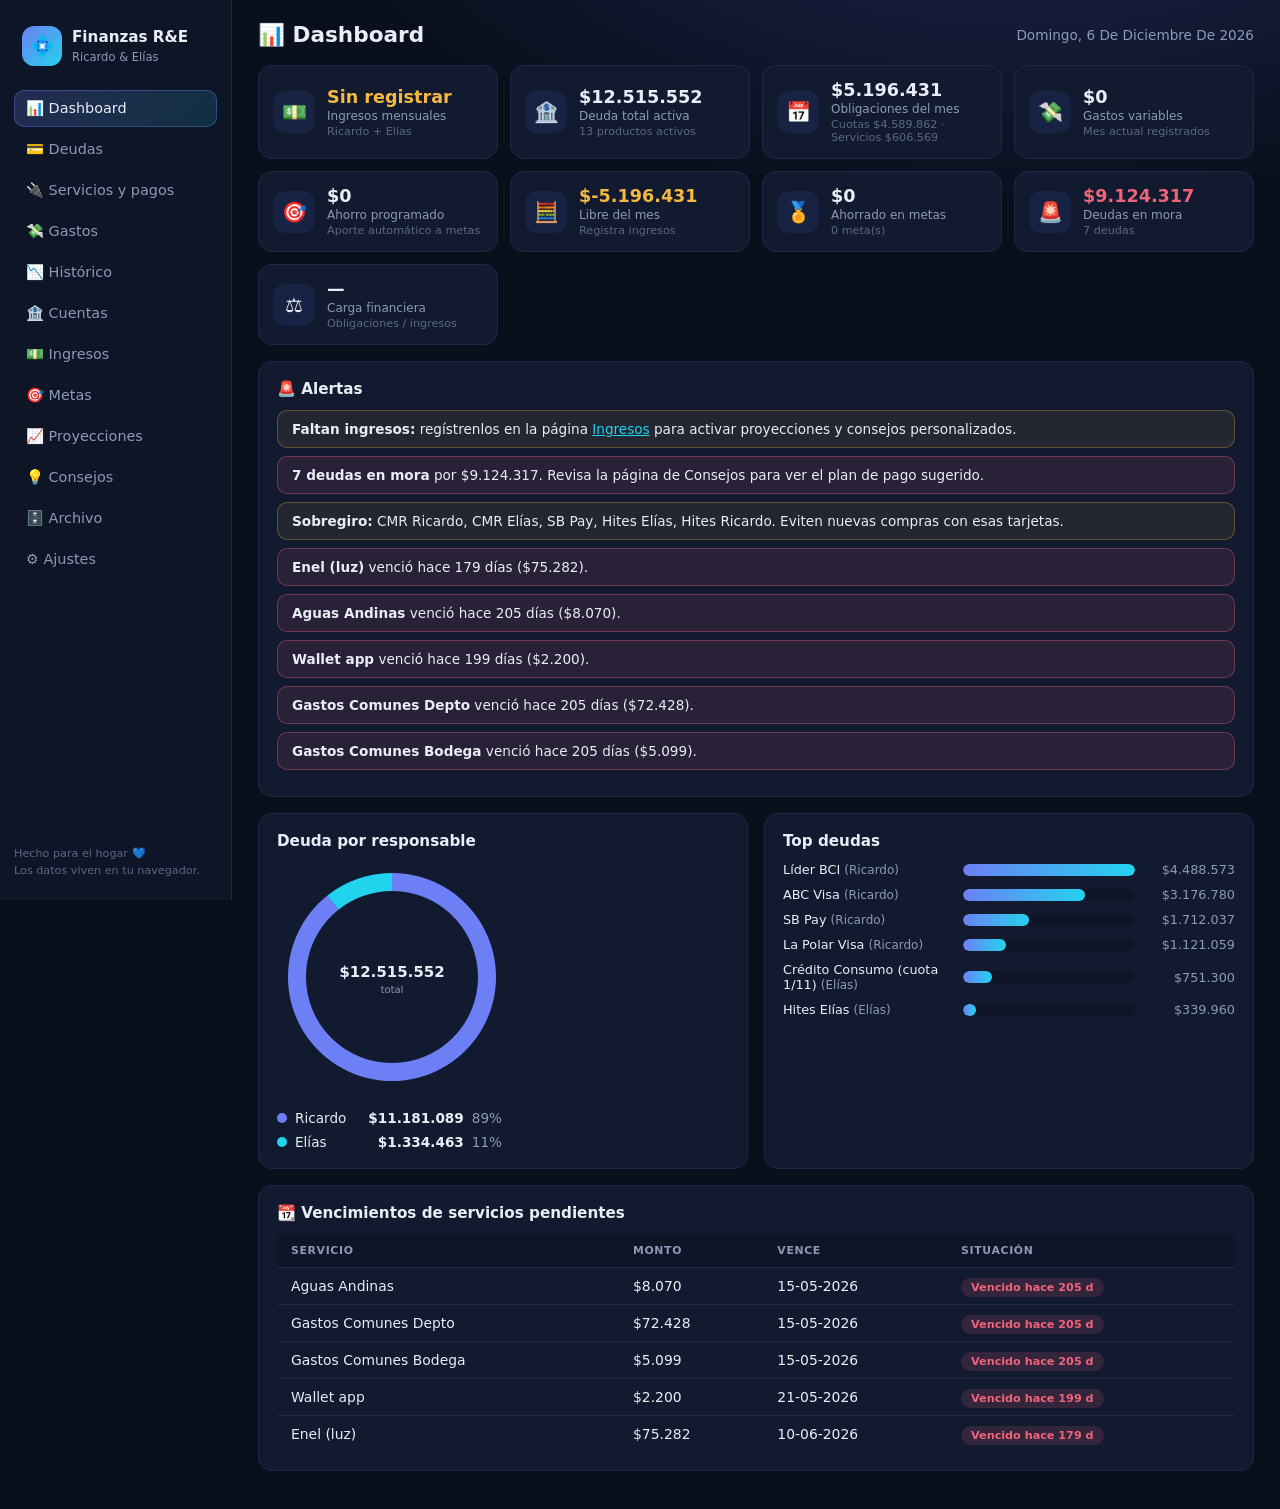
==== commit ecd8cfda: "Update index.html" ====
--- a/index.html
+++ b/index.html
@@ -130,6 +130,7 @@
    <a class="ni" data-v="metas" onclick="nav('metas')">🎯 Metas</a>
    <a class="ni" data-v="proyecciones" onclick="nav('proyecciones')">📈 Proyecciones</a>
    <a class="ni" data-v="consejos" onclick="nav('consejos')">💡 Consejos</a>
+   <a class="ni" data-v="archivo" onclick="nav('archivo')">🗄️ Archivo</a>
    <a class="ni" data-v="ajustes" onclick="nav('ajustes')">⚙️ Ajustes</a>
   </nav>
   <div class="side-foot">Hecho para el hogar 💙<br>Los datos viven en tu navegador.</div>
@@ -230,9 +231,9 @@
 
 function seed(){
  const u=()=>'s'+Math.random().toString(36).slice(2,10);
- const D=(nombre,entidad,responsable,tipo,saldo,cuota,estado,limite,venc,notas)=>({id:u(),nombre,entidad,responsable,tipo,saldo,cuota,estado,limite:limite||0,venc:venc||'',notas:notas||''});
+ const D=(nombre,entidad,responsable,tipo,saldo,cuota,estado,limite,venc,notas)=>({id:u(),nombre,entidad,responsable,tipo,saldo,cuota,estado,limite:limite||0,venc:venc||'',notas:notas||'',archivado:false});
  const S=(nombre,monto,vence,estado,responsable)=>({id:u(),nombre,monto,vence,estado,responsable});
- const C=(persona,banco,tipo,numero,moneda,estado,uso)=>({id:u(),persona,banco,tipo,numero,moneda,estado,uso:uso||'',saldo:0});
+ const C=(persona,banco,tipo,numero,moneda,estado,uso)=>({id:u(),persona,banco,tipo,numero,moneda,estado,uso:uso||'',saldo:0,archivado:false});
  return {
   ingresos:[
    {id:u(),persona:'Ricardo',monto:0,fuente:'Sueldo líquido (editar)'},
@@ -331,6 +332,8 @@
   d.gastos=d.gastos||[]; d.metas=d.metas||[]; d.config=d.config||{passHash:null,passSalt:null};
   d.presupuesto=d.presupuesto||{}; d.histoIngresos=d.histoIngresos||{}; d.sync=d.sync||{enabled:false,url:'',room:''};
   d.updatedAt=d.updatedAt||0;
+  d.deudas.forEach(x=>{ if(x.archivado===undefined)x.archivado=false; });
+  d.cuentas.forEach(x=>{ if(x.archivado===undefined)x.archivado=false; });
   return d; }}}catch(e){} return seed(); }
 let db=load();
 function persist(){ try{localStorage.setItem(KEY,JSON.stringify(db));}catch(e){} }
@@ -414,6 +417,7 @@
 function ingresoFamiliar(){ return db.ingresos.reduce((a,i)=>a+(+i.monto||0),0); }
 function gastosPorCat(m){ const o={}; db.gastos.filter(g=>g.fecha&&g.fecha.startsWith(m)).forEach(g=>{o[g.categoria]=(o[g.categoria]||0)+(+g.monto||0);}); return o; }
 function totalAutoAporte(){ return db.metas.reduce((a,m)=>a+(+m.aporteAuto||0),0); }
+function cuentasActivas(){ return db.cuentas.filter(c=>!c.archivado); }
 function applyAutoAportes(){
  const m=mesActual(); let applied=0;
  db.metas.forEach(mt=>{
@@ -429,7 +433,7 @@
  return applied;
 }
 function stats(){
- const act=db.deudas.filter(d=>d.estado!=='Pagada');
+ const act=db.deudas.filter(d=>d.estado!=='Pagada' && !d.archivado);
  const deudaTotal=act.reduce((a,d)=>a+(+d.saldo||0),0);
  const cuotas=act.reduce((a,d)=>a+(+d.cuota||0),0);
  const mora=act.filter(d=>d.estado==='En mora');
@@ -448,7 +452,7 @@
  const A=[];
  if(s.ingresos<=0)A.push({t:'warn',x:'<b>Faltan ingresos:</b> regístrenlos en la página <a class="link" onclick="nav(\'ingresos\')">Ingresos</a> para activar proyecciones y consejos personalizados.'});
  if(s.mora.length)A.push({t:'bad',x:'<b>'+s.mora.length+' deudas en mora</b> por '+fmt(s.moraTotal)+'. Revisa la página de Consejos para ver el plan de pago sugerido.'});
- const ex=db.deudas.filter(d=>d.estado!=='Pagada'&&d.limite>0&&d.saldo>d.limite);
+ const ex=db.deudas.filter(d=>d.estado!=='Pagada'&&d.limite>0&&d.saldo>d.limite&&!d.archivado);
  if(ex.length)A.push({t:'warn',x:'<b>Sobregiro:</b> '+ex.map(d=>esc(d.nombre)).join(', ')+'. Eviten nuevas compras con esas tarjetas.'});
  db.servicios.filter(x=>x.estado!=='Pagada'&&x.vence).forEach(x=>{ const d=diasHasta(x.vence); if(d<0)A.push({t:'bad',x:'<b>'+esc(x.nombre)+'</b> venció hace '+(-d)+' días ('+fmt(x.monto)+').'}); else if(d<=7)A.push({t:'warn',x:'<b>'+esc(x.nombre)+'</b> vence en '+d+' día(s) ('+fmt(x.monto)+').'}); });
  if(s.carga!=null&&s.carga>0.5)A.push({t:'bad',x:'<b>Carga financiera crítica:</b> el '+Math.round(s.carga*100)+'% de los ingresos se va en obligaciones (recomendado: bajo 35%).'});
@@ -496,7 +500,7 @@
  const items=PERSONAS.map((p,i)=>({label:p,value:s.porPersona[p],color:['#6d7ff5','#22d3ee'][i]})).filter(i=>i.value>0);
  donut($('#cDonut'),items,fmt(s.deudaTotal));
  $('#donutLeg').innerHTML=items.map(i=>'<div class="lrow"><span class="dot" style="background:'+i.color+'"></span>'+i.label+' <b>'+fmt(i.value)+'</b> <span class="mut">'+(s.deudaTotal?Math.round(i.value/s.deudaTotal*100):0)+'%</span></div>').join('')||'<span class="mut">Sin deudas 🎉</span>';
- const top=db.deudas.filter(d=>d.estado!=='Pagada').sort((a,b)=>b.saldo-a.saldo).slice(0,6);
+ const top=db.deudas.filter(d=>d.estado!=='Pagada'&&!d.archivado).sort((a,b)=>b.saldo-a.saldo).slice(0,6);
  const mx=top.length?top[0].saldo:1;
  $('#topDeudas').innerHTML=top.map(d=>'<div class="bar-row"><div>'+esc(d.nombre)+' <span class="mut small">('+esc(d.responsable)+')</span></div><div class="bar-track"><div class="bar-fill" style="width:'+Math.max(4,d.saldo/mx*100)+'%"></div></div><div class="bar-val">'+fmt(d.saldo)+'</div></div>').join('')||'<span class="mut">Sin deudas activas.</span>';
 }
@@ -508,18 +512,18 @@
  +'<select onchange="fD.resp=this.value;fillDeudas()"><option value="">👥 Todos</option>'+PERSONAS.map(p=>'<option '+(fD.resp===p?'selected':'')+'>'+p+'</option>').join('')+'</select>'
  +'<select onchange="fD.est=this.value;fillDeudas()"><option value="">Todos los estados</option>'+['Activa','En mora','Pagada'].map(e=>'<option '+(fD.est===e?'selected':'')+'>'+e+'</option>').join('')+'</select>'
  +'<input type="search" placeholder="🔍 Buscar deuda o entidad…" value="'+esc(fD.q)+'" oninput="fD.q=this.value;fillDeudas()">'
- +'<span class="spacer"></span><button class="btn primary" onclick="deudaModal()">＋ Nueva deuda</button></div>'
+ +'<span class="spacer"></span><button class="btn" onclick="nav(\'archivo\')">🗄️ Ver archivadas</button><button class="btn primary" onclick="deudaModal()">＋ Nueva deuda</button></div>'
  +'<div id="deudas-list"></div>';
 }
 function fillDeudas(){
  const s=stats();
  const q=fD.q.toLowerCase();
- const list=db.deudas.filter(d=>(!fD.resp||d.responsable===fD.resp)&&(!fD.est||d.estado===fD.est)&&(!q||(d.nombre+' '+d.entidad).toLowerCase().includes(q)));
+ const list=db.deudas.filter(d=>!d.archivado&&(!fD.resp||d.responsable===fD.resp)&&(!fD.est||d.estado===fD.est)&&(!q||(d.nombre+' '+d.entidad).toLowerCase().includes(q)));
  $('#deudas-list').innerHTML='<div class="chips"><span class="chip">Total activo: <b>'+fmt(s.deudaTotal)+'</b></span><span class="chip">Cuotas/mes: <b>'+fmt(s.cuotas)+'</b></span><span class="chip">En mora: <b>'+fmt(s.moraTotal)+'</b></span></div>'
  +'<div class="card nopad"><div class="tscroll"><table class="tbl"><thead><tr><th>Deuda</th><th>Entidad</th><th>Responsable</th><th>Saldo</th><th>Cuota/mes</th><th>Cupo usado</th><th>Estado</th><th></th></tr></thead><tbody>'
  +list.map(d=>{
    const uso=d.limite>0?Math.round(d.saldo/d.limite*100)+'%':'—';
-   return '<tr><td><b>'+esc(d.nombre)+'</b><div class="mut small">'+esc(d.tipo)+'</div></td><td>'+esc(d.entidad)+'</td><td>'+esc(d.responsable)+'</td><td>'+fmt(d.saldo)+'</td><td>'+fmt(d.cuota)+'</td><td class="'+(d.limite>0&&d.saldo>d.limite?'bad-t':'')+'">'+uso+'</td><td>'+badge(d.estado)+'</td><td class="acts"><button class="ibtn" onclick="deudaModal(\''+d.id+'\')">✏️</button><button class="ibtn" onclick="delDeuda(\''+d.id+'\')">🗑️</button></td></tr>';
+   return '<tr><td><b>'+esc(d.nombre)+'</b><div class="mut small">'+esc(d.tipo)+'</div></td><td>'+esc(d.entidad)+'</td><td>'+esc(d.responsable)+'</td><td>'+fmt(d.saldo)+'</td><td>'+fmt(d.cuota)+'</td><td class="'+(d.limite>0&&d.saldo>d.limite?'bad-t':'')+'">'+uso+'</td><td>'+badge(d.estado)+'</td><td class="acts"><button class="ibtn" onclick="deudaModal(\''+d.id+'\')">✏️</button><button class="ibtn" title="Archivar" onclick="archDeuda(\''+d.id+'\')">📦</button><button class="ibtn" title="Eliminar" onclick="delDeuda(\''+d.id+'\')">🗑️</button></td></tr>';
  }).join('')
  +'</tbody></table></div></div>';
 }
@@ -535,9 +539,10 @@
   {n:'limite',l:'Cupo / Límite ($) — opcional',type:'number'},
   {n:'venc',l:'Próximo vencimiento',type:'date'},
   {n:'estado',l:'Estado',type:'select',opts:['Activa','En mora','Pagada']}
- ],submit:data=>{ if(id)Object.assign(d,data); else db.deudas.push({id:uid(),notas:'',...data}); save(); }});
-}
-function delDeuda(id){ const d=db.deudas.find(x=>x.id===id); if(confirm('¿Eliminar "'+d.nombre+'"?')){ db.deudas=db.deudas.filter(x=>x.id!==id); save(); fillDeudas(); } }
+ ],submit:data=>{ if(id)Object.assign(d,data); else db.deudas.push({id:uid(),notas:'',archivado:false,...data}); save(); }});
+}
+function delDeuda(id){ const d=db.deudas.find(x=>x.id===id); if(confirm('¿Eliminar "'+d.nombre+'"? Si prefieres solo ocultarla, usa 📦 Archivar.')){ db.deudas=db.deudas.filter(x=>x.id!==id); save(); fillDeudas(); } }
+function archDeuda(id){ const d=db.deudas.find(x=>x.id===id); if(confirm('¿Archivar "'+d.nombre+'"? Dejará de mostrarse y de contar en los totales. Podrás recuperarla en 🗄️ Archivo.')){ d.archivado=true; save(); fillDeudas(); } }
 
 /* --- Servicios --- */
 function vServicios(){
@@ -696,16 +701,16 @@
  return '<div class="toolbar">'
  +'<select onchange="fC.resp=this.value;fillCuentas()"><option value="">👥 Ambos</option>'+PERSONAS.map(p=>'<option '+(fC.resp===p?'selected':'')+'>'+p+'</option>').join('')+'</select>'
  +'<button class="btn" id="btnVer" onclick="toggleNum()">'+(verNumeros?'🙈 Ocultar números':'👁️ Ver números completos')+'</button>'
- +'<span class="spacer"></span><button class="btn primary" onclick="cuentaModal()">＋ Nueva cuenta</button></div>'
+ +'<span class="spacer"></span><button class="btn" onclick="nav(\'archivo\')">🗄️ Ver archivadas</button><button class="btn primary" onclick="cuentaModal()">＋ Nueva cuenta</button></div>'
  +'<div id="cuentas-list"></div>';
 }
 function toggleNum(){ verNumeros=!verNumeros; $('#btnVer').textContent=verNumeros?'🙈 Ocultar números':'👁️ Ver números completos'; fillCuentas(); }
 function mask(n){ n=String(n||''); return n.length>4?'•••• '+n.slice(-4):(n||'—'); }
 function fillCuentas(){
- const list=db.cuentas.filter(c=>!fC.resp||c.persona===fC.resp);
- $('#cuentas-list').innerHTML='<div class="chips"><span class="chip">Total: <b>'+db.cuentas.length+'</b></span><span class="chip">Ricardo: <b>'+db.cuentas.filter(c=>c.persona==='Ricardo').length+'</b></span><span class="chip">Elías: <b>'+db.cuentas.filter(c=>c.persona==='Elías').length+'</b></span><span class="chip">Activas: <b>'+db.cuentas.filter(c=>c.estado==='Activa').length+'</b></span></div>'
+ const list=cuentasActivas().filter(c=>!fC.resp||c.persona===fC.resp);
+ $('#cuentas-list').innerHTML='<div class="chips"><span class="chip">Total activas: <b>'+cuentasActivas().length+'</b></span><span class="chip">Ricardo: <b>'+cuentasActivas().filter(c=>c.persona==='Ricardo').length+'</b></span><span class="chip">Elías: <b>'+cuentasActivas().filter(c=>c.persona==='Elías').length+'</b></span><span class="chip">Archivadas: <b>'+db.cuentas.filter(c=>c.archivado).length+'</b></span></div>'
  +'<div class="card nopad"><div class="tscroll"><table class="tbl"><thead><tr><th>Persona</th><th>Banco</th><th>Tipo</th><th>Número</th><th>Moneda</th><th>Estado</th><th>Uso / Nota</th><th></th></tr></thead><tbody>'
- +list.map(c=>'<tr><td>'+esc(c.persona)+'</td><td><b>'+esc(c.banco)+'</b></td><td>'+esc(c.tipo)+'</td><td style="font-family:ui-monospace,monospace">'+(verNumeros?esc(c.numero):mask(c.numero))+'</td><td>'+esc(c.moneda)+'</td><td>'+(c.estado==='Activa'?'<span class="b ok">Activa</span>':c.estado==='Bloqueada'?'<span class="b bad">Bloqueada</span>':'<span class="b warn">Inactiva</span>')+'</td><td class="mut small">'+esc(c.uso)+'</td><td class="acts"><button class="ibtn" onclick="cuentaModal(\''+c.id+'\')">✏️</button><button class="ibtn" onclick="delCuenta(\''+c.id+'\')">🗑️</button></td></tr>').join('')
+ +list.map(c=>'<tr><td>'+esc(c.persona)+'</td><td><b>'+esc(c.banco)+'</b></td><td>'+esc(c.tipo)+'</td><td style="font-family:ui-monospace,monospace">'+(verNumeros?esc(c.numero):mask(c.numero))+'</td><td>'+esc(c.moneda)+'</td><td>'+(c.estado==='Activa'?'<span class="b ok">Activa</span>':c.estado==='Bloqueada'?'<span class="b bad">Bloqueada</span>':'<span class="b warn">Inactiva</span>')+'</td><td class="mut small">'+esc(c.uso)+'</td><td class="acts"><button class="ibtn" onclick="cuentaModal(\''+c.id+'\')">✏️</button><button class="ibtn" title="Archivar" onclick="archCuenta(\''+c.id+'\')">📦</button><button class="ibtn" title="Eliminar" onclick="delCuenta(\''+c.id+'\')">🗑️</button></td></tr>').join('')
  +'</tbody></table></div></div>';
 }
 function cuentaModal(id){
@@ -718,9 +723,10 @@
   {n:'moneda',l:'Moneda',type:'select',opts:['CLP','USD','UF']},
   {n:'estado',l:'Estado',type:'select',opts:['Activa','Inactiva','Bloqueada']},
   {n:'uso',l:'Uso principal / nota'}
- ],submit:data=>{ if(id)Object.assign(c,data); else db.cuentas.push({id:uid(),saldo:0,...data}); save(); }});
-}
-function delCuenta(id){ const c=db.cuentas.find(x=>x.id===id); if(confirm('¿Eliminar la cuenta de '+c.banco+'?')){ db.cuentas=db.cuentas.filter(x=>x.id!==id); save(); fillCuentas(); } }
+ ],submit:data=>{ if(id)Object.assign(c,data); else db.cuentas.push({id:uid(),saldo:0,archivado:false,...data}); save(); }});
+}
+function delCuenta(id){ const c=db.cuentas.find(x=>x.id===id); if(confirm('¿Eliminar la cuenta de '+c.banco+'? Si prefieres solo ocultarla, usa 📦 Archivar.')){ db.cuentas=db.cuentas.filter(x=>x.id!==id); save(); fillCuentas(); } }
+function archCuenta(id){ const c=db.cuentas.find(x=>x.id===id); if(confirm('¿Archivar la cuenta de '+c.banco+'? Dejará de mostrarse. Podrás recuperarla en 🗄️ Archivo.')){ c.archivado=true; save(); fillCuentas(); } }
 
 /* --- Ingresos --- */
 function vIngresos(){
@@ -907,27 +913,59 @@
   if(s.deudaTotal>s.ingresos*10)C.push({nivel:'warn',icon:'🔁',titulo:'Evalúen consolidar deudas',texto:'La deuda equivale a '+(s.deudaTotal/s.ingresos).toFixed(0)+' meses de ingreso. Un crédito consolidado podría reducir cuota e intereses.'});
  }
  if(s.mora.length)C.push({nivel:'bad',icon:'🚨',titulo:s.mora.length+' deudas en mora ('+fmt(s.moraTotal)+')',texto:s.mora.map(d=>d.nombre).join(', ')+'. Contacten a cada entidad para repactar en cuotas fijas.'});
- const ex=db.deudas.filter(d=>d.estado!=='Pagada'&&d.limite>0&&d.saldo>d.limite);
+ const ex=db.deudas.filter(d=>d.estado!=='Pagada'&&d.limite>0&&d.saldo>d.limite&&!d.archivado);
  if(ex.length)C.push({nivel:'warn',icon:'💳',titulo:'Tarjetas sobre su cupo',texto:ex.map(d=>d.nombre).join(', ')+' están sobre su límite. Mantengan el uso bajo el 30% del cupo.'});
  const objetivo=s.obligaciones*3;
  if(objetivo>0)C.push({nivel:'info',icon:'🛡️',titulo:'Fondo de emergencia recomendado',texto:'Apunten a '+fmt(objetivo)+' (3 meses de obligaciones). Usen cuentas líquidas como BancoEstado o Renta Diaria de Scotiabank.'});
  const overB=Object.entries(db.presupuesto||{}).filter(([c,l])=>l>0&&(gC[c]||0)>l);
  if(overB.length)C.push({nivel:'warn',icon:'🎛️',titulo:'Presupuestos excedidos: '+overB.length+' categoría(s)',texto:overB.map(([c,l])=>c+' ('+fmt(gC[c])+' de '+fmt(l)+')').join(', ')+'.'});
- if(s.autoAporte>0)C.push({nivel:'ok',icon:'⚡',titulo:'Ahorro automático activo: '+fmt(s.autoAporte)+'/mes',texto:'Tienen aportes automáticos programados a sus metas. Se aplican una vez al mes y ya están descontados del "Libre del mes". ¡Automatizar es la mejor forma de ahorrar!'});
+ if(s.autoAporte>0)C.push({nivel:'ok',icon:'⚡',titulo:'Ahorro automático activo: '+fmt(s.autoAporte)+'/mes',texto:'Tienen aportes automáticos programados a sus metas. Se aplican una vez al mes y ya están descontados del "Libre del mes".'});
  else C.push({nivel:'info',icon:'⚡',titulo:'Activen el ahorro automático',texto:'En Metas, asignen un "aporte automático mensual" a cada meta. Se descontará de su presupuesto y se aplicará solo cada mes.'});
  if(db.metas.length){ const ah=db.metas.reduce((a,mt)=>a+(+mt.ahorrado||0),0); const obj=db.metas.reduce((a,mt)=>a+(+mt.objetivo||0),0);
   C.push({nivel:'info',icon:'🎯',titulo:'Metas de ahorro: '+Math.round(ah/(obj||1)*100)+'% de avance',texto:'Llevan '+fmt(ah)+' de '+fmt(obj)+' en '+db.metas.length+' meta(s).'}); }
- if(db.cuentas.length>25)C.push({nivel:'info',icon:'🏦',titulo:db.cuentas.length+' cuentas registradas',texto:'Revisen cuáles no usan hace 6+ meses y considérenlas cerrar para simplificar el control.'});
+ const cAct=cuentasActivas();
+ if(cAct.length>25)C.push({nivel:'info',icon:'🏦',titulo:cAct.length+' cuentas activas registradas',texto:'Revisen cuáles no usan hace 6+ meses y archívenlas (📦) para simplificar el control. Las prepago sin uso suelen ser fáciles de cerrar.'});
  return C;
 }
 function vConsejos(){
  const s=stats(); const C=genConsejos(s);
- const plan=db.deudas.filter(d=>d.estado!=='Pagada').sort((a,b)=>a.saldo-b.saldo);
+ const plan=db.deudas.filter(d=>d.estado!=='Pagada'&&!d.archivado).sort((a,b)=>a.saldo-b.saldo);
  return C.map(c=>'<div class="card consejo '+c.nivel+'"><div class="cicon">'+c.icon+'</div><div><h3>'+c.titulo+'</h3><p class="mut">'+c.texto+'</p></div></div>').join('')
  +(plan.length?'<div class="card"><h3>🧊 Método "Bola de Nieve" sugerido</h3><div class="tscroll"><table class="tbl"><thead><tr><th>#</th><th>Deuda</th><th>Responsable</th><th>Saldo</th><th>Cuota</th></tr></thead><tbody>'
  +plan.map((d,i)=>'<tr><td><b>'+(i+1)+'</b></td><td>'+esc(d.nombre)+'</td><td>'+esc(d.responsable)+'</td><td>'+fmt(d.saldo)+'</td><td>'+fmt(d.cuota)+'</td></tr>').join('')
  +'</tbody></table></div></div>':'');
 }
+
+/* --- Archivo --- */
+function vArchivo(){
+ return '<div class="toolbar"><span class="chip" id="arch-chip"></span><span class="spacer"></span><span class="mut small">Lo archivado no se muestra en los listados ni cuenta en el Dashboard. Puedes desarchivarlo (↩️) o eliminarlo definitivamente (🗑️).</span></div>'
+ +'<div id="arch-list"></div>';
+}
+function fillArchivo(){
+ const dArch=db.deudas.filter(d=>d.archivado);
+ const cArch=db.cuentas.filter(c=>c.archivado);
+ $('#arch-chip').innerHTML='Deudas archivadas: <b>'+dArch.length+'</b> &nbsp;·&nbsp; Cuentas archivadas: <b>'+cArch.length+'</b>';
+ let html='';
+ html+='<div class="card"><h3>💳 Deudas archivadas</h3>';
+ if(dArch.length){
+  html+='<div class="tscroll"><table class="tbl"><thead><tr><th>Deuda</th><th>Entidad</th><th>Responsable</th><th>Saldo</th><th>Estado</th><th></th></tr></thead><tbody>';
+  html+=dArch.map(d=>'<tr><td><b>'+esc(d.nombre)+'</b><div class="mut small">'+esc(d.tipo)+'</div></td><td>'+esc(d.entidad)+'</td><td>'+esc(d.responsable)+'</td><td>'+fmt(d.saldo)+'</td><td>'+badge(d.estado)+'</td><td class="acts"><button class="ibtn" title="Desarchivar" onclick="unarchDeuda(\''+d.id+'\')">↩️</button><button class="ibtn" title="Eliminar definitivamente" onclick="hardDelDeuda(\''+d.id+'\')">🗑️</button></td></tr>').join('');
+  html+='</tbody></table></div>';
+ } else html+='<p class="mut">No hay deudas archivadas.</p>';
+ html+='</div>';
+ html+='<div class="card"><h3>🏦 Cuentas archivadas</h3>';
+ if(cArch.length){
+  html+='<div class="tscroll"><table class="tbl"><thead><tr><th>Persona</th><th>Banco</th><th>Tipo</th><th>Número</th><th>Moneda</th><th>Estado</th><th></th></tr></thead><tbody>';
+  html+=cArch.map(c=>'<tr><td>'+esc(c.persona)+'</td><td><b>'+esc(c.banco)+'</b></td><td>'+esc(c.tipo)+'</td><td style="font-family:ui-monospace,monospace">'+mask(c.numero)+'</td><td>'+esc(c.moneda)+'</td><td>'+(c.estado==='Activa'?'<span class="b ok">Activa</span>':c.estado==='Bloqueada'?'<span class="b bad">Bloqueada</span>':'<span class="b warn">Inactiva</span>')+'</td><td class="acts"><button class="ibtn" title="Desarchivar" onclick="unarchCuenta(\''+c.id+'\')">↩️</button><button class="ibtn" title="Eliminar definitivamente" onclick="hardDelCuenta(\''+c.id+'\')">🗑️</button></td></tr>').join('');
+  html+='</tbody></table></div>';
+ } else html+='<p class="mut">No hay cuentas archivadas.</p>';
+ html+='</div>';
+ $('#arch-list').innerHTML=html;
+}
+function unarchDeuda(id){ const d=db.deudas.find(x=>x.id===id); d.archivado=false; save(); fillArchivo(); }
+function hardDelDeuda(id){ const d=db.deudas.find(x=>x.id===id); if(confirm('¿ELIMINAR DEFINITIVAMENTE "'+d.nombre+'"? Esta acción no se puede deshacer.')){ db.deudas=db.deudas.filter(x=>x.id!==id); save(); fillArchivo(); } }
+function unarchCuenta(id){ const c=db.cuentas.find(x=>x.id===id); c.archivado=false; save(); fillArchivo(); }
+function hardDelCuenta(id){ const c=db.cuentas.find(x=>x.id===id); if(confirm('¿ELIMINAR DEFINITIVAMENTE la cuenta de '+c.banco+'? Esta acción no se puede deshacer.')){ db.cuentas=db.cuentas.filter(x=>x.id!==id); save(); fillArchivo(); } }
 
 /* --- Ajustes --- */
 function vAjustes(){
@@ -991,6 +1029,9 @@
  db=d;
  db.gastos=db.gastos||[]; db.metas=db.metas||[]; db.config=db.config||{passHash:null,passSalt:null};
  db.presupuesto=db.presupuesto||{}; db.histoIngresos=db.histoIngresos||{}; db.sync=db.sync||{enabled:false,url:'',room:''};
+ db.deudas=db.deudas||[]; db.cuentas=db.cuentas||[];
+ db.deudas.forEach(x=>{ if(x.archivado===undefined)x.archivado=false; });
+ db.cuentas.forEach(x=>{ if(x.archivado===undefined)x.archivado=false; });
  persist(); render();
 }
 function importar(inp){
@@ -1037,8 +1078,8 @@
 function closeModal(){ $('#modal').innerHTML=''; }
 
 /* ============ ROUTER ============ */
-const VIEWS={dashboard:vDashboard,deudas:vDeudas,servicios:vServicios,gastos:vGastos,historico:vHist,cuentas:vCuentas,ingresos:vIngresos,metas:vMetas,proyecciones:vProy,consejos:vConsejos,ajustes:vAjustes};
-const TITLES={dashboard:'📊 Dashboard',deudas:'💳 Deudas',servicios:'🔌 Servicios y pagos',gastos:'💸 Gastos variables',historico:'📉 Histórico mensual',cuentas:'🏦 Cuentas',ingresos:'💵 Ingresos',metas:'🎯 Metas de ahorro',proyecciones:'📈 Proyecciones',consejos:'💡 Consejos financieros',ajustes:'⚙️ Ajustes'};
+const VIEWS={dashboard:vDashboard,deudas:vDeudas,servicios:vServicios,gastos:vGastos,historico:vHist,cuentas:vCuentas,ingresos:vIngresos,metas:vMetas,proyecciones:vProy,consejos:vConsejos,archivo:vArchivo,ajustes:vAjustes};
+const TITLES={dashboard:'📊 Dashboard',deudas:'💳 Deudas',servicios:'🔌 Servicios y pagos',gastos:'💸 Gastos variables',historico:'📉 Histórico mensual',cuentas:'🏦 Cuentas',ingresos:'💵 Ingresos',metas:'🎯 Metas de ahorro',proyecciones:'📈 Proyecciones',consejos:'💡 Consejos financieros',archivo:'🗄️ Archivo',ajustes:'⚙️ Ajustes'};
 let view='dashboard';
 function nav(v){
  view=v;
@@ -1053,6 +1094,7 @@
  if(v==='cuentas')fillCuentas();
  if(v==='metas')fillMetas();
  if(v==='proyecciones'){ calcAhorro(); calcDeuda(); }
+ if(v==='archivo')fillArchivo();
  if(v==='ajustes')updateSyncUI();
  window.scrollTo(0,0);
 }
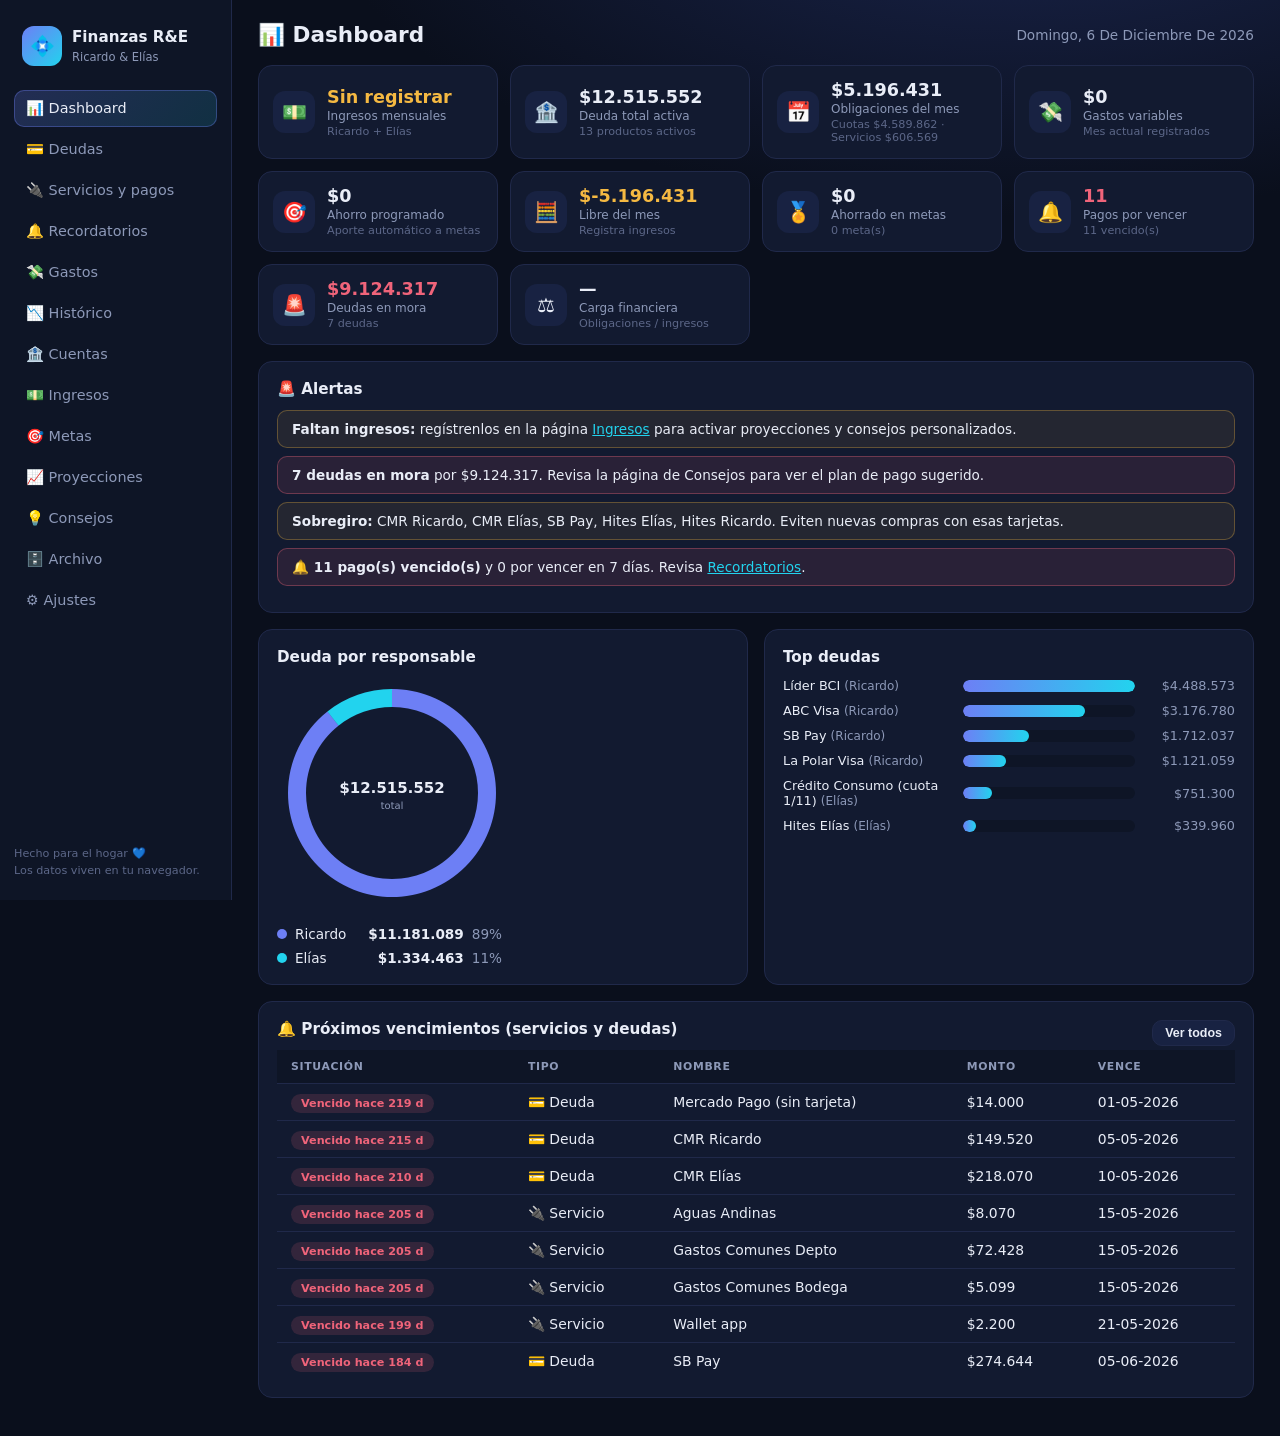
==== commit 15fea2a7: "Update index.html" ====
--- a/index.html
+++ b/index.html
@@ -48,7 +48,6 @@
 .toolbar{display:flex;gap:10px;align-items:center;margin-bottom:14px;flex-wrap:wrap}.toolbar .spacer{flex:1}
 select,input[type=text],input[type=number],input[type=date],input[type=search],input[type=password],input[type=month],textarea{background:var(--p2);border:1px solid var(--br);color:var(--tx);padding:9px 12px;border-radius:10px;font-size:.85rem;outline:none;font-family:inherit}
 select:focus,input:focus,textarea:focus{border-color:var(--acc)}
-textarea{width:100%;min-height:80px;resize:vertical}
 .chips{display:flex;gap:10px;flex-wrap:wrap;margin-bottom:14px}
 .chip{background:var(--p);border:1px solid var(--br);padding:8px 14px;border-radius:999px;font-size:.82rem;color:var(--mut)}.chip b{color:var(--tx)}
 .mut{color:var(--mut)}.small{font-size:.75rem}.center{text-align:center}
@@ -79,6 +78,7 @@
 .consejo.ok{border-left-color:var(--ok)}.consejo.bad{border-left-color:var(--bd)}
 .consejo.warn{border-left-color:var(--wn)}.consejo.info{border-left-color:var(--cy)}
 .cicon{font-size:1.6rem}
+code{background:var(--p2);border:1px solid var(--br);border-radius:6px;padding:1px 6px;font-size:.78rem}
 #modal .back{position:fixed;inset:0;background:rgba(5,8,18,.72);backdrop-filter:blur(3px);display:flex;align-items:center;justify-content:center;z-index:50;padding:20px}
 #modal .box{background:var(--p);border:1px solid var(--br);border-radius:16px;padding:22px;width:100%;max-width:540px;max-height:90vh;overflow:auto}
 #modal h3{margin-bottom:16px}
@@ -123,6 +123,7 @@
    <a class="ni on" data-v="dashboard" onclick="nav('dashboard')">📊 Dashboard</a>
    <a class="ni" data-v="deudas" onclick="nav('deudas')">💳 Deudas</a>
    <a class="ni" data-v="servicios" onclick="nav('servicios')">🔌 Servicios y pagos</a>
+   <a class="ni" data-v="recordatorios" onclick="nav('recordatorios')">🔔 Recordatorios</a>
    <a class="ni" data-v="gastos" onclick="nav('gastos')">💸 Gastos</a>
    <a class="ni" data-v="historico" onclick="nav('historico')">📉 Histórico</a>
    <a class="ni" data-v="cuentas" onclick="nav('cuentas')">🏦 Cuentas</a>
@@ -323,14 +324,19 @@
   metas:[],
   presupuesto:{},
   histoIngresos:{},
-  sync:{enabled:false,url:'',room:''},
+  sync:{enabled:false,url:'',room:'',apiKey:'',email:''},
   updatedAt:0,
-  config:{passHash:null,passSalt:null}
+  config:{passHash:null,passSalt:null,anticipoDias:7,notif:false}
  };
 }
 function load(){ try{const r=localStorage.getItem(KEY); if(r){const d=JSON.parse(r); if(d&&d.deudas&&d.cuentas){
-  d.gastos=d.gastos||[]; d.metas=d.metas||[]; d.config=d.config||{passHash:null,passSalt:null};
-  d.presupuesto=d.presupuesto||{}; d.histoIngresos=d.histoIngresos||{}; d.sync=d.sync||{enabled:false,url:'',room:''};
+  d.gastos=d.gastos||[]; d.metas=d.metas||[];
+  d.config=d.config||{passHash:null,passSalt:null,anticipoDias:7,notif:false};
+  if(d.config.anticipoDias==null)d.config.anticipoDias=7;
+  if(d.config.notif==null)d.config.notif=false;
+  d.presupuesto=d.presupuesto||{}; d.histoIngresos=d.histoIngresos||{};
+  d.sync=d.sync||{enabled:false,url:'',room:'',apiKey:'',email:''};
+  if(d.sync.apiKey==null)d.sync.apiKey='';
   d.updatedAt=d.updatedAt||0;
   d.deudas.forEach(x=>{ if(x.archivado===undefined)x.archivado=false; });
   d.cuentas.forEach(x=>{ if(x.archivado===undefined)x.archivado=false; });
@@ -339,44 +345,117 @@
 function persist(){ try{localStorage.setItem(KEY,JSON.stringify(db));}catch(e){} }
 persist();
 
-/* ============ SINCRONIZACIÓN EN LA NUBE (Firebase REST) ============ */
+/* ============ SESIÓN EN LA NUBE (tokens locales, NO se sincronizan) ============ */
+const AUTHKEY='finanzas_re_auth_v1';
+let sess=loadSess();
+function loadSess(){ try{return JSON.parse(localStorage.getItem(AUTHKEY)||'null');}catch(e){return null;} }
+function saveSess(s){ sess=s; try{localStorage.setItem(AUTHKEY,JSON.stringify(s));}catch(e){} }
+function clearSess(){ sess=null; try{localStorage.removeItem(AUTHKEY);}catch(e){} }
+
+/* ============ SINCRONIZACIÓN + AUTENTICACIÓN FIREBASE (REST) ============ */
 let syncTimer=null, suppressPush=false;
 function syncReady(){ return db.sync&&db.sync.enabled&&db.sync.url&&db.sync.room; }
+function authRequired(){ return !!(db.sync&&db.sync.apiKey); }
 function syncPath(){ return db.sync.url.replace(/\/$/,'')+'/'+db.sync.room+'/data.json'; }
-function pushCloud(){
+function fbErr(m){
+ const map={'EMAIL_EXISTS':'Ese correo ya tiene cuenta. Usa "Iniciar sesión".','INVALID_PASSWORD':'Contraseña incorrecta.','EMAIL_NOT_FOUND':'No existe cuenta con ese correo.','INVALID_EMAIL':'Correo inválido.','WEAK_PASSWORD':'La contraseña debe tener al menos 6 caracteres.','TOO_MANY_ATTEMPTS_TRY_LATER':'Demasiados intentos. Espera unos minutos.','USER_DISABLED':'Cuenta deshabilitada.','INVALID_LOGIN_CREDENTIALS':'Correo o contraseña incorrectos.'};
+ return map[m]||m||'Error de autenticación';
+}
+async function fbSignUp(email,pass){
+ const r=await fetch('https://identitytoolkit.googleapis.com/v1/accounts:signUp?key='+encodeURIComponent(db.sync.apiKey),{method:'POST',headers:{'Content-Type':'application/json'},body:JSON.stringify({email:email,password:pass,returnSecureToken:true})});
+ const j=await r.json().catch(()=>({}));
+ if(!r.ok)throw new Error(fbErr(j.error&&j.error.message));
+ return j;
+}
+async function fbSignIn(email,pass){
+ const r=await fetch('https://identitytoolkit.googleapis.com/v1/accounts:signInWithPassword?key='+encodeURIComponent(db.sync.apiKey),{method:'POST',headers:{'Content-Type':'application/json'},body:JSON.stringify({email:email,password:pass,returnSecureToken:true})});
+ const j=await r.json().catch(()=>({}));
+ if(!r.ok)throw new Error(fbErr(j.error&&j.error.message));
+ return j;
+}
+async function fbRefresh(){
+ const r=await fetch('https://securetoken.googleapis.com/v1/token?key='+encodeURIComponent(db.sync.apiKey),{method:'POST',headers:{'Content-Type':'application/x-www-form-urlencoded'},body:'grant_type=refresh_token&refresh_token='+encodeURIComponent(sess.refreshToken)});
+ const j=await r.json().catch(()=>({}));
+ if(!r.ok||!j.id_token)throw new Error('Sesión expirada');
+ return j;
+}
+async function cloudToken(){
+ if(!sess)return null;
+ if(Date.now()>sess.expiresAt-120000){
+  try{
+   const j=await fbRefresh();
+   saveSess({email:sess.email,idToken:j.id_token,refreshToken:j.refresh_token,expiresAt:Date.now()+(+j.expires_in)*1000});
+  }catch(e){ clearSess(); render(); return null; }
+ }
+ return sess.idToken;
+}
+async function pushCloud(){
  if(!syncReady()||suppressPush)return;
- fetch(syncPath(),{method:'PUT',headers:{'Content-Type':'application/json'},body:JSON.stringify({updatedAt:db.updatedAt,payload:db})})
-  .then(()=>{ db.sync.lastSync=Date.now(); persist(); if(view==='ajustes')updateSyncUI(); })
-  .catch(()=>{});
-}
-function pullCloud(){
+ let q='';
+ if(authRequired()){
+  const t=await cloudToken();
+  if(!t){ if(view==='ajustes')updateSyncUI(); return; }
+  q='?auth='+encodeURIComponent(t);
+ }
+ try{
+  const r=await fetch(syncPath()+q,{method:'PUT',headers:{'Content-Type':'application/json'},body:JSON.stringify({updatedAt:db.updatedAt,payload:db})});
+  if(r.status===401){ clearSess(); render(); return; }
+  if(r.ok){ db.sync.lastSync=Date.now(); persist(); if(view==='ajustes')updateSyncUI(); }
+ }catch(e){}
+}
+async function pullCloud(){
  if(!syncReady())return;
- fetch(syncPath()).then(r=>r.ok?r.json():null).then(remote=>{
-  if(remote&&remote.updatedAt&&remote.updatedAt>(db.updatedAt||0)){
+ let q='';
+ if(authRequired()){
+  const t=await cloudToken();
+  if(!t){ if(view==='ajustes')updateSyncUI(); return; }
+  q='?auth='+encodeURIComponent(t);
+ }
+ try{
+  const r=await fetch(syncPath()+q);
+  if(r.status===401){ clearSess(); render(); return; }
+  if(!r.ok)return;
+  const remote=await r.json();
+  if(!remote||!remote.payload){ if(db.updatedAt)await pushCloud(); return; }
+  if(remote.updatedAt>(db.updatedAt||0)){
    suppressPush=true;
-   db=remote.payload; persist(); render();
+   db=remote.payload; db.sync=db.sync||{enabled:false,url:'',room:'',apiKey:'',email:''};
+   persist(); render();
    setTimeout(()=>{suppressPush=false;},300);
-  }
-  if(remote){ db.sync=db.sync||{}; db.sync.lastSync=Date.now(); persist(); if(view==='ajustes')updateSyncUI(); }
- }).catch(()=>{});
-}
-function startSync(){ if(syncTimer){clearInterval(syncTimer);syncTimer=null;} if(syncReady()){ pullCloud(); syncTimer=setInterval(pullCloud,10000); } }
+  } else if(db.updatedAt>remote.updatedAt){ await pushCloud(); }
+  db.sync.lastSync=Date.now(); persist();
+  if(view==='ajustes')updateSyncUI();
+ }catch(e){}
+}
+function startSync(){
+ if(syncTimer){clearInterval(syncTimer);syncTimer=null;}
+ if(!syncReady())return;
+ if(authRequired()&&!sess)return;
+ pullCloud();
+ syncTimer=setInterval(pullCloud,10000);
+}
 function save(){ db.updatedAt=Date.now(); persist(); pushCloud(); }
-function manualSync(){ if(!syncReady()){alert('Primero configura y activa la sincronización.');return;} pushCloud(); pullCloud(); alert('🔄 Sincronizando…'); }
+async function manualSync(){
+ if(!syncReady()){alert('Primero configura y activa la sincronización.');return;}
+ if(authRequired()&&!sess){alert('Inicia sesión primero.');return;}
+ await pushCloud(); await pullCloud(); alert('🔄 Sincronizado.');
+}
 function genRoom(){ let s='';const c='abcdefghijkmnpqrstuvwxyz23456789';for(let i=0;i<12;i++)s+=c[Math.floor(Math.random()*c.length)];return s; }
 function syncConfigModal(){
- showModal({title:'Configurar base de datos en la nube',values:{url:(db.sync&&db.sync.url)||''},fields:[
-  {n:'url',l:'URL de Firebase Realtime Database',ph:'https://tu-proyecto-default-rtdb.firebaseio.com'}
+ showModal({title:'Configurar sincronización en la nube',values:{url:(db.sync&&db.sync.url)||'',apiKey:(db.sync&&db.sync.apiKey)||''},fields:[
+  {n:'url',l:'URL de Firebase Realtime Database',req:1,ph:'https://tu-proyecto-default-rtdb.firebaseio.com'},
+  {n:'apiKey',l:'API Key de Firebase (recomendada: activa el acceso con cuenta)',ph:'AIza… (Configuración del proyecto → General)'}
  ],submit:data=>{
   let u=(data.url||'').trim();
   if(!u){ alert('Ingresa la URL de la base de datos.'); return false; }
   if(!/^https:\/\//i.test(u)){ alert('La URL debe comenzar con https://'); return false; }
   db.sync=db.sync||{}; db.sync.url=u.replace(/\/$/,'');
+  db.sync.apiKey=(data.apiKey||'').trim();
   if(!db.sync.room)db.sync.room=genRoom();
   save(); render();
  }});
 }
-function syncCode(){ return btoa(unescape(encodeURIComponent(JSON.stringify({u:db.sync.url,r:db.sync.room})))); }
+function syncCode(){ return btoa(unescape(encodeURIComponent(JSON.stringify({u:db.sync.url,r:db.sync.room,k:db.sync.apiKey||''})))); }
 function copySyncCode(){
  if(!db.sync||!db.sync.url){ alert('Primero configura la base de datos.'); return; }
  const c=syncCode();
@@ -390,8 +469,10 @@
   try{
    const o=JSON.parse(decodeURIComponent(escape(atob((data.code||'').trim()))));
    if(!o.u||!o.r)throw 0;
-   db.sync=db.sync||{}; db.sync.url=o.u; db.sync.room=o.r; db.sync.enabled=true;
-   save(); startSync(); render(); alert('✅ Dispositivo vinculado y sincronización activada.');
+   db.sync=db.sync||{}; db.sync.url=o.u; db.sync.room=o.r; db.sync.apiKey=o.k||''; db.sync.enabled=true;
+   save(); render();
+   if(authRequired()&&!sess){ alert('✅ Dispositivo vinculado. Ahora inicia sesión con la cuenta familiar.'); cloudLoginModal('in'); }
+   else { startSync(); alert('✅ Dispositivo vinculado y sincronización activada.'); }
   }catch(e){ alert('Código inválido. Cópialo completo desde el otro dispositivo.'); return false; }
  }});
 }
@@ -399,16 +480,103 @@
  db.sync=db.sync||{};
  if(!db.sync.url){ syncConfigModal(); return; }
  db.sync.enabled=!db.sync.enabled; save();
- if(db.sync.enabled)startSync(); else { if(syncTimer){clearInterval(syncTimer);syncTimer=null;} }
+ if(db.sync.enabled){
+  if(authRequired()&&!sess){ cloudLoginModal('in'); }
+  else startSync();
+ } else {
+  if(syncTimer){clearInterval(syncTimer);syncTimer=null;}
+ }
  render();
 }
+function cloudLoginModal(mode){
+ showModal({title:mode==='up'?'➕ Crear cuenta familiar en la nube':'🔑 Iniciar sesión en la nube',values:{email:(db.sync&&db.sync.email)||''},fields:[
+  {n:'email',l:'Correo electrónico',req:1,ph:'familia@correo.com'},
+  {n:'pass',l:'Contraseña (mínimo 6 caracteres)',type:'password',req:1}
+ ],submit:async data=>{
+  if(!db.sync||!db.sync.apiKey){ alert('Primero configura la base de datos con su API Key.'); return false; }
+  try{
+   const j=mode==='up'?await fbSignUp(data.email,data.pass):await fbSignIn(data.email,data.pass);
+   saveSess({email:data.email,idToken:j.idToken,refreshToken:j.refreshToken,expiresAt:Date.now()+(+j.expiresIn)*1000});
+   db.sync.email=data.email;
+   db.updatedAt=Date.now(); persist();
+   alert(mode==='up'?'✅ Cuenta creada y sesión iniciada. Usen este mismo correo en ambos dispositivos.':'✅ Sesión iniciada.');
+   startSync();
+  }catch(e){ alert('❌ '+e.message); return false; }
+ }});
+}
+function cloudLogout(){ clearSess(); render(); }
 function updateSyncUI(){
  const st=$('#sync-status'); if(!st)return;
- if(!db.sync||!db.sync.url){ st.innerHTML='<div class="al warn">No configurada. Presiona <b>"Configurar base de datos"</b> para comenzar.</div>'; }
- else if(!db.sync.enabled){ st.innerHTML='<div class="al warn">Configurada pero <b>desactivada</b> · '+esc(db.sync.url.replace('https://',''))+'</div>'; }
- else { st.innerHTML='<div class="al ok">☁️ Sincronización <b>activa</b> · Sala <b>'+esc(db.sync.room)+'</b>'+(db.sync.lastSync?' · Últ. movimiento: '+new Date(db.sync.lastSync).toLocaleTimeString('es-CL'):'')+'</div>'; }
+ let html='';
+ if(!db.sync||!db.sync.url){
+  html='<div class="al warn">No configurada. Presiona <b>"Configurar base de datos"</b> para comenzar.</div>';
+ } else if(!db.sync.enabled){
+  html='<div class="al warn">Configurada pero <b>desactivada</b> · '+esc(db.sync.url.replace('https://',''))+'</div>';
+ } else if(authRequired()&&!sess){
+  html='<div class="al bad">🔑 Sincronización activa, pero <b>debes iniciar sesión</b> para proteger los datos.</div>';
+ } else if(authRequired()&&sess){
+  html='<div class="al ok">☁️ Sincronización <b>activa y protegida</b> · Cuenta: <b>'+esc(sess.email)+'</b>'+(db.sync.lastSync?' · Últ. mov.: '+new Date(db.sync.lastSync).toLocaleTimeString('es-CL'):'')+'</div>';
+ } else {
+  html='<div class="al ok">☁️ Sincronización <b>activa</b> · Sala <b>'+esc(db.sync.room)+'</b>'+(db.sync.lastSync?' · Últ. mov.: '+new Date(db.sync.lastSync).toLocaleTimeString('es-CL'):'')+'</div>';
+ }
+ st.innerHTML=html;
+ const au=$('#sync-auth'); if(!au)return;
+ if(authRequired()&&sess){ au.innerHTML='<button class="btn badb" onclick="cloudLogout()">🚪 Cerrar sesión</button>'; }
+ else if(authRequired()){ au.innerHTML='<button class="btn primary" onclick="cloudLoginModal(\'in\')">🔑 Iniciar sesión</button><button class="btn" onclick="cloudLoginModal(\'up\')">➕ Crear cuenta</button>'; }
+ else au.innerHTML='';
  const btn=$('#btnSyncToggle'); if(btn)btn.textContent=(db.sync&&db.sync.enabled)?'⏸️ Desactivar':'▶️ Activar';
- const det=$('#sync-detail'); if(det)det.innerHTML=db.sync&&db.sync.url?('URL: '+esc(db.sync.url)+'<br>Para conectar el celular: en él abre la app → Ajustes → "Vincular este dispositivo" y pega el código.'):'Crea una base gratis en <b>firebase.google.com</b> → Realtime Database, copia su URL y pégala en "Configurar base de datos".';
+ const det=$('#sync-detail'); if(det){
+  if(db.sync&&db.sync.url){
+   let t='URL: '+esc(db.sync.url)+' · Sala: '+esc(db.sync.room);
+   if(db.sync.apiKey)t+='<br>🔐 Acceso protegido con cuenta. En Firebase, define las reglas: <code>".read": "auth != null"</code> y <code>".write": "auth != null"</code>.';
+   else t+='<br>⚠️ Sin API Key la sincronización queda abierta. Recomendado: agrega la API Key y creen una cuenta familiar.';
+   det.innerHTML=t;
+  } else det.innerHTML='Crea un proyecto gratis en <b>firebase.google.com</b>: activa Realtime Database, activa Authentication (correo/contraseña), copia la URL y la API Key, y configúralas aquí.';
+ }
+}
+
+/* ============ RECORDATORIOS ============ */
+function recordatorios(){
+ const R=[];
+ db.servicios.filter(s=>s.estado!=='Pagada'&&s.vence).forEach(s=>{
+  R.push({tipo:'Servicio',nombre:s.nombre,monto:+s.monto||0,vence:s.vence,dias:diasHasta(s.vence),resp:s.responsable});
+ });
+ db.deudas.filter(x=>x.estado!=='Pagada'&&!x.archivado&&x.venc).forEach(x=>{
+  R.push({tipo:'Deuda',nombre:x.nombre,monto:+x.cuota||0,vence:x.venc,dias:diasHasta(x.venc),resp:x.responsable});
+ });
+ return R.sort((a,b)=>a.dias-b.dias);
+}
+function pedirNotif(){
+ if(!('Notification' in window)){ alert('Este navegador no soporta notificaciones.'); return; }
+ if(Notification.permission==='granted'){
+  db.config.notif=!db.config.notif; save();
+  alert(db.config.notif?'🔔 Notificaciones activadas.':'🔕 Notificaciones desactivadas.');
+  if(db.config.notif)lanzarNotifs();
+  render(); return;
+ }
+ Notification.requestPermission().then(p=>{
+  if(p==='granted'){ db.config.notif=true; save(); alert('🔔 Notificaciones activadas.'); lanzarNotifs(); render(); }
+  else alert('El navegador denegó el permiso de notificaciones.');
+ });
+}
+function lanzarNotifs(){
+ if(!db.config||!db.config.notif)return;
+ if(!('Notification' in window)||Notification.permission!=='granted')return;
+ const ant=db.config.anticipoDias==null?7:db.config.anticipoDias;
+ const hoyK=new Date().toDateString();
+ let vistos={}; try{vistos=JSON.parse(localStorage.getItem('finanzas_re_notif_vistos')||'{}');}catch(e){vistos={};}
+ const nuevos=[];
+ recordatorios().forEach(r=>{
+  if(r.dias<=ant){
+   const k=r.tipo+'|'+r.nombre+'|'+r.vence+'|'+(r.dias<0?'v':'p');
+   if(vistos[k]!==hoyK){ nuevos.push(r); vistos[k]=hoyK; }
+  }
+ });
+ try{localStorage.setItem('finanzas_re_notif_vistos',JSON.stringify(vistos));}catch(e){}
+ nuevos.slice(0,5).forEach(r=>{
+  const txt=r.dias<0?('⚠️ Venció hace '+(-r.dias)+' día(s)'):(r.dias===0?'¡Vence hoy!':('Vence en '+r.dias+' día(s)'));
+  try{ new Notification('💰 '+r.tipo+': '+r.nombre,{body:txt+' · '+fmt(r.monto)}); }catch(e){}
+ });
 }
 
 /* ============ CÁLCULOS ============ */
@@ -454,7 +622,11 @@
  if(s.mora.length)A.push({t:'bad',x:'<b>'+s.mora.length+' deudas en mora</b> por '+fmt(s.moraTotal)+'. Revisa la página de Consejos para ver el plan de pago sugerido.'});
  const ex=db.deudas.filter(d=>d.estado!=='Pagada'&&d.limite>0&&d.saldo>d.limite&&!d.archivado);
  if(ex.length)A.push({t:'warn',x:'<b>Sobregiro:</b> '+ex.map(d=>esc(d.nombre)).join(', ')+'. Eviten nuevas compras con esas tarjetas.'});
- db.servicios.filter(x=>x.estado!=='Pagada'&&x.vence).forEach(x=>{ const d=diasHasta(x.vence); if(d<0)A.push({t:'bad',x:'<b>'+esc(x.nombre)+'</b> venció hace '+(-d)+' días ('+fmt(x.monto)+').'}); else if(d<=7)A.push({t:'warn',x:'<b>'+esc(x.nombre)+'</b> vence en '+d+' día(s) ('+fmt(x.monto)+').'}); });
+ const recs=recordatorios();
+ const ant=db.config.anticipoDias==null?7:db.config.anticipoDias;
+ const vencN=recs.filter(r=>r.dias<0).length;
+ const proxN=recs.filter(r=>r.dias>=0&&r.dias<=ant).length;
+ if(vencN||proxN)A.push({t:vencN?'bad':'warn',x:'<b>🔔 '+vencN+' pago(s) vencido(s)</b> y '+proxN+' por vencer en '+ant+' días. Revisa <a class="link" onclick="nav(\'recordatorios\')">Recordatorios</a>.'});
  if(s.carga!=null&&s.carga>0.5)A.push({t:'bad',x:'<b>Carga financiera crítica:</b> el '+Math.round(s.carga*100)+'% de los ingresos se va en obligaciones (recomendado: bajo 35%).'});
  else if(s.carga!=null&&s.carga>0.35)A.push({t:'warn',x:'<b>Carga financiera alta:</b> '+Math.round(s.carga*100)+'% de los ingresos en obligaciones.'});
  const gC=gastosPorCat(mesActual());
@@ -471,9 +643,12 @@
  const pct=s.carga==null?'—':Math.round(s.carga*100)+'%';
  const cargaClass=s.carga==null?'':(s.carga>0.5?'bad':s.carga>0.35?'warn':'ok');
  const alerts=alertas(s);
- const venc=db.servicios.filter(x=>x.vence&&x.estado!=='Pagada').sort((a,b)=>a.vence<b.vence?-1:1).slice(0,6);
  const metasAh=db.metas.reduce((a,m)=>a+(+m.ahorrado||0),0);
  const libre=s.ingresos-s.obligaciones-s.gastos-s.autoAporte;
+ const ant=db.config.anticipoDias==null?7:db.config.anticipoDias;
+ const recs=recordatorios();
+ const prox=recs.filter(r=>r.dias<=ant);
+ const vencN=prox.filter(r=>r.dias<0).length;
  return '<div class="kpis">'
  +kpi('💵','Ingresos mensuales',s.ingresos?fmt(s.ingresos):'Sin registrar','Ricardo + Elías',s.ingresos?'':'warn')
  +kpi('🏦','Deuda total activa',fmt(s.deudaTotal),s.nDeudas+' productos activos')
@@ -482,17 +657,24 @@
  +kpi('🎯','Ahorro programado',fmt(s.autoAporte),'Aporte automático a metas')
  +kpi('🧮','Libre del mes',fmt(libre),s.ingresos?'Ingresos − obligaciones − gastos − ahorro':'Registra ingresos',s.ingresos?(libre>=0?'ok':'bad'):'warn')
  +kpi('🏅','Ahorrado en metas',fmt(metasAh),db.metas.length+' meta(s)')
+ +kpi('🔔','Pagos por vencer',prox.length,vencN?vencN+' vencido(s)':'Próximos '+ant+' días',vencN?'bad':(prox.length?'warn':'ok'))
  +kpi('🚨','Deudas en mora',fmt(s.moraTotal),s.mora.length+' deudas',s.mora.length?'bad':'ok')
  +kpi('⚖️','Carga financiera',pct,'Obligaciones / ingresos',cargaClass)
  +'</div>'
  +(alerts.length?'<div class="card alerts"><h3>🚨 Alertas</h3>'+alerts.map(a=>'<div class="al '+a.t+'">'+a.x+'</div>').join('')+'</div>':'')
  +'<div class="grid2"><div class="card"><h3>Deuda por responsable</h3><div class="donutwrap"><canvas id="cDonut"></canvas><div id="donutLeg" class="leg"></div></div></div>'
  +'<div class="card"><h3>Top deudas</h3><div id="topDeudas"></div></div></div>'
- +'<div class="card"><h3>📆 Vencimientos de servicios pendientes</h3>'
- +(venc.length?'<div class="tscroll"><table class="tbl"><thead><tr><th>Servicio</th><th>Monto</th><th>Vence</th><th>Situación</th></tr></thead><tbody>'
-   +venc.map(x=>{const d=diasHasta(x.vence); const tag=d<0?'<span class="b bad">Vencido hace '+(-d)+' d</span>':'<span class="b '+(d<=7?'warn':'ok')+'">En '+d+' d</span>';
-   return '<tr><td>'+esc(x.nombre)+'</td><td>'+fmt(x.monto)+'</td><td>'+fdate(x.vence)+'</td><td>'+tag+'</td></tr>';}).join('')
-   +'</tbody></table></div>':'<p class="mut">No hay servicios pendientes. 🎉</p>')
+ +'<div class="card"><button class="btn" style="float:right;padding:5px 12px;font-size:.78rem" onclick="nav(\'recordatorios\')">Ver todos</button><h3>🔔 Próximos vencimientos (servicios y deudas)</h3>'
+ +(recs.length?'<div class="tscroll"><table class="tbl"><thead><tr><th>Situación</th><th>Tipo</th><th>Nombre</th><th>Monto</th><th>Vence</th></tr></thead><tbody>'
+  +recs.slice(0,8).map(r=>{
+   let tag;
+   if(r.dias<0)tag='<span class="b bad">Vencido hace '+(-r.dias)+' d</span>';
+   else if(r.dias===0)tag='<span class="b bad">¡Hoy!</span>';
+   else if(r.dias<=ant)tag='<span class="b warn">En '+r.dias+' d</span>';
+   else tag='<span class="b acc">En '+r.dias+' d</span>';
+   return '<tr><td>'+tag+'</td><td>'+(r.tipo==='Deuda'?'💳':'🔌')+' '+r.tipo+'</td><td>'+esc(r.nombre)+'</td><td>'+fmt(r.monto)+'</td><td>'+fdate(r.vence)+'</td></tr>';
+  }).join('')
+  +'</tbody></table></div>':'<p class="mut">Nada pendiente. 🎉</p>')
  +'</div>';
 }
 function drawDash(){
@@ -575,6 +757,40 @@
 }
 function toggleServ(id){ const s=db.servicios.find(x=>x.id===id); s.estado=s.estado==='Pagada'?'Pendiente':'Pagada'; save(); fillServ(); }
 function delServ(id){ const s=db.servicios.find(x=>x.id===id); if(confirm('¿Eliminar "'+s.nombre+'"?')){ db.servicios=db.servicios.filter(x=>x.id!==id); save(); fillServ(); } }
+
+/* --- Recordatorios --- */
+function vRecordatorios(){
+ const ant=db.config.anticipoDias==null?7:db.config.anticipoDias;
+ return '<div class="toolbar">'
+ +'<span class="chip">Avisar con <b>'+ant+' día(s)</b> de anticipación</span>'
+ +'<select onchange="db.config.anticipoDias=+this.value;save();render()">'+[3,5,7,10,15].map(n=>'<option value="'+n+'" '+(ant===n?'selected':'')+'>'+n+' días</option>').join('')+'</select>'
+ +'<span class="spacer"></span>'
+ +'<button class="btn" onclick="pedirNotif()">'+(db.config.notif?'🔕 Desactivar notificaciones':'🔔 Activar notificaciones del navegador')+'</button>'
+ +'</div>'
+ +'<div id="rec-status"></div>'
+ +'<div id="rec-list"></div>'
+ +'<div class="card"><h3>ℹ️ Cómo funcionan</h3><p class="mut small">Los recordatorios se calculan con las fechas de vencimiento de <b>servicios</b> y <b>deudas</b> (manténganlas actualizadas). Las notificaciones del navegador aparecen al abrir la app, máximo 1 aviso por pago al día. En celular funcionan mejor en Android (Chrome); en iPhone, agreguen la página a la pantalla de inicio.</p></div>';
+}
+function fillRecordatorios(){
+ const ant=db.config.anticipoDias==null?7:db.config.anticipoDias;
+ const R=recordatorios();
+ const urgentes=R.filter(r=>r.dias>=0&&r.dias<=ant);
+ $('#rec-status').innerHTML='<div class="chips">'
+ +'<span class="chip">Vencidos: <b>'+R.filter(r=>r.dias<0).length+'</b></span>'
+ +'<span class="chip">Vencen hoy: <b>'+R.filter(r=>r.dias===0).length+'</b></span>'
+ +'<span class="chip">Próximos '+ant+' días: <b>'+urgentes.length+'</b></span>'
+ +'</div>';
+ $('#rec-list').innerHTML='<div class="card nopad"><div class="tscroll"><table class="tbl"><thead><tr><th>Urgencia</th><th>Tipo</th><th>Nombre</th><th>Monto</th><th>Vence</th><th>Responsable</th></tr></thead><tbody>'
+ +R.map(r=>{
+   let tag;
+   if(r.dias<0)tag='<span class="b bad">Vencido hace '+(-r.dias)+' d</span>';
+   else if(r.dias===0)tag='<span class="b bad">¡Vence hoy!</span>';
+   else if(r.dias<=ant)tag='<span class="b warn">En '+r.dias+' d</span>';
+   else tag='<span class="b acc">En '+r.dias+' d</span>';
+   return '<tr><td>'+tag+'</td><td>'+(r.tipo==='Deuda'?'💳':'🔌')+' '+r.tipo+'</td><td><b>'+esc(r.nombre)+'</b></td><td>'+fmt(r.monto)+'</td><td>'+fdate(r.vence)+'</td><td>'+esc(r.resp||'—')+'</td></tr>';
+ }).join('')
+ +'</tbody></table></div></div>';
+}
 
 /* --- Gastos + Presupuesto --- */
 const CATEGORIAS=['Supermercado','Transporte','Comida y Restaurant','Salud','Educación','Entretención','Ropa y Calzado','Hogar','Mascotas','Suscripciones','Otros'];
@@ -745,7 +961,7 @@
 }
 function delIng(id){ if(confirm('¿Eliminar este ingreso?')){ db.ingresos=db.ingresos.filter(x=>x.id!==id); save(); render(); } }
 
-/* --- Metas con aporte automático --- */
+/* --- Metas --- */
 const META_COLORS=['#6d7ff5','#22d3ee','#34d399','#f59e0b','#f472b6','#a78bfa','#fbbf24','#38bdf8'];
 function vMetas(){
  return '<div class="toolbar"><button class="btn" onclick="applyAndRender()">⚡ Aplicar aportes del mes</button><span class="spacer"></span><button class="btn primary" onclick="metaModal()">＋ Nueva meta de ahorro</button></div>'
@@ -924,7 +1140,7 @@
  if(db.metas.length){ const ah=db.metas.reduce((a,mt)=>a+(+mt.ahorrado||0),0); const obj=db.metas.reduce((a,mt)=>a+(+mt.objetivo||0),0);
   C.push({nivel:'info',icon:'🎯',titulo:'Metas de ahorro: '+Math.round(ah/(obj||1)*100)+'% de avance',texto:'Llevan '+fmt(ah)+' de '+fmt(obj)+' en '+db.metas.length+' meta(s).'}); }
  const cAct=cuentasActivas();
- if(cAct.length>25)C.push({nivel:'info',icon:'🏦',titulo:cAct.length+' cuentas activas registradas',texto:'Revisen cuáles no usan hace 6+ meses y archívenlas (📦) para simplificar el control. Las prepago sin uso suelen ser fáciles de cerrar.'});
+ if(cAct.length>25)C.push({nivel:'info',icon:'🏦',titulo:cAct.length+' cuentas activas registradas',texto:'Revisen cuáles no usan hace 6+ meses y archívenlas (📦) para simplificar el control.'});
  return C;
 }
 function vConsejos(){
@@ -971,7 +1187,7 @@
 function vAjustes(){
  const hasPass=!!db.config.passHash;
  return '<div class="card"><h3>☁️ Sincronización entre dispositivos</h3>'
- +'<p class="mut">Conecta la app a una base de datos gratuita en la nube (Firebase) para que el PC y el celular vean la misma información automáticamente, sin exportar/importar.</p>'
+ +'<p class="mut">Conecta la app a una base gratuita en la nube (Firebase). Con la API Key activada, solo quienes inicien sesión con la cuenta familiar pueden leer o escribir los datos.</p>'
  +'<div id="sync-status"></div>'
  +'<div class="toolbar">'
  +'<button class="btn" onclick="syncConfigModal()">🔧 Configurar base de datos</button>'
@@ -980,6 +1196,7 @@
  +'<button class="btn" onclick="copySyncCode()">📋 Copiar código</button>'
  +'<button class="btn" onclick="manualSync()">🔄 Sincronizar ahora</button>'
  +'</div>'
+ +'<div class="toolbar" id="sync-auth"></div>'
  +'<p class="mut small" id="sync-detail"></p>'
  +'</div>'
  +'<div class="card"><h3>🔑 Contraseña de acceso</h3>'
@@ -1027,8 +1244,12 @@
 }
 function aplicarImport(d){
  db=d;
- db.gastos=db.gastos||[]; db.metas=db.metas||[]; db.config=db.config||{passHash:null,passSalt:null};
- db.presupuesto=db.presupuesto||{}; db.histoIngresos=db.histoIngresos||{}; db.sync=db.sync||{enabled:false,url:'',room:''};
+ db.gastos=db.gastos||[]; db.metas=db.metas||[];
+ db.config=db.config||{passHash:null,passSalt:null,anticipoDias:7,notif:false};
+ if(db.config.anticipoDias==null)db.config.anticipoDias=7;
+ if(db.config.notif==null)db.config.notif=false;
+ db.presupuesto=db.presupuesto||{}; db.histoIngresos=db.histoIngresos||{};
+ db.sync=db.sync||{enabled:false,url:'',room:'',apiKey:'',email:''};
  db.deudas=db.deudas||[]; db.cuentas=db.cuentas||[];
  db.deudas.forEach(x=>{ if(x.archivado===undefined)x.archivado=false; });
  db.cuentas.forEach(x=>{ if(x.archivado===undefined)x.archivado=false; });
@@ -1052,8 +1273,8 @@
  };
  r.readAsText(f); inp.value='';
 }
-function resetSeed(){ if(confirm('¿Restaurar los datos base? Se perderán los cambios.')){ db=seed(); persist(); render(); } }
-function wipe(){ if(confirm('¿Borrar TODOS los datos?')){ db=seed(); db.ingresos=[];db.deudas=[];db.servicios=[];db.cuentas=[];db.gastos=[];db.metas=[]; persist(); render(); } }
+function resetSeed(){ if(confirm('¿Restaurar los datos base? Se perderán los cambios (se propagará a los dispositivos sincronizados).')){ db=seed(); save(); render(); } }
+function wipe(){ if(confirm('¿Borrar TODOS los datos? (También se propagará a los dispositivos sincronizados)')){ db=seed(); db.ingresos=[];db.deudas=[];db.servicios=[];db.cuentas=[];db.gastos=[];db.metas=[]; save(); render(); } }
 
 /* ============ MODAL ============ */
 function showModal(o){
@@ -1065,21 +1286,24 @@
   return '<label>'+esc(f.l)+ctl+'</label>';
  }).join('');
  root.innerHTML='<div class="back" onclick="if(event.target===this)closeModal()"><div class="box"><h3>'+esc(o.title)+'</h3><form>'+rows+'<div class="acts2"><button type="button" class="btn" onclick="closeModal()">Cancelar</button><button type="button" class="btn primary" id="msave">Guardar</button></div></form></div></div>';
- $('#msave').onclick=()=>{
+ $('#msave').onclick=async()=>{
   const form=root.querySelector('form');
   if(!form.reportValidity())return;
   const data={};
   o.fields.forEach(f=>{ const el=form.querySelector('[name="'+f.n+'"]'); data[f.n]=f.type==='number'?(parseFloat(el.value)||0):el.value.trim(); });
-  const r=o.submit(data);
-  if(r===false)return;
-  closeModal(); render();
+  const btn=$('#msave'); btn.disabled=true; btn.textContent='Guardando…';
+  try{
+   const r=await o.submit(data);
+   if(r===false){ btn.disabled=false; btn.textContent='Guardar'; return; }
+   closeModal(); render();
+  }catch(e){ btn.disabled=false; btn.textContent='Guardar'; }
  };
 }
 function closeModal(){ $('#modal').innerHTML=''; }
 
 /* ============ ROUTER ============ */
-const VIEWS={dashboard:vDashboard,deudas:vDeudas,servicios:vServicios,gastos:vGastos,historico:vHist,cuentas:vCuentas,ingresos:vIngresos,metas:vMetas,proyecciones:vProy,consejos:vConsejos,archivo:vArchivo,ajustes:vAjustes};
-const TITLES={dashboard:'📊 Dashboard',deudas:'💳 Deudas',servicios:'🔌 Servicios y pagos',gastos:'💸 Gastos variables',historico:'📉 Histórico mensual',cuentas:'🏦 Cuentas',ingresos:'💵 Ingresos',metas:'🎯 Metas de ahorro',proyecciones:'📈 Proyecciones',consejos:'💡 Consejos financieros',archivo:'🗄️ Archivo',ajustes:'⚙️ Ajustes'};
+const VIEWS={dashboard:vDashboard,deudas:vDeudas,servicios:vServicios,recordatorios:vRecordatorios,gastos:vGastos,historico:vHist,cuentas:vCuentas,ingresos:vIngresos,metas:vMetas,proyecciones:vProy,consejos:vConsejos,archivo:vArchivo,ajustes:vAjustes};
+const TITLES={dashboard:'📊 Dashboard',deudas:'💳 Deudas',servicios:'🔌 Servicios y pagos',recordatorios:'🔔 Recordatorios',gastos:'💸 Gastos variables',historico:'📉 Histórico mensual',cuentas:'🏦 Cuentas',ingresos:'💵 Ingresos',metas:'🎯 Metas de ahorro',proyecciones:'📈 Proyecciones',consejos:'💡 Consejos financieros',archivo:'🗄️ Archivo',ajustes:'⚙️ Ajustes'};
 let view='dashboard';
 function nav(v){
  view=v;
@@ -1089,6 +1313,7 @@
  if(v==='dashboard')drawDash();
  if(v==='deudas')fillDeudas();
  if(v==='servicios')fillServ();
+ if(v==='recordatorios')fillRecordatorios();
  if(v==='gastos')fillGastos();
  if(v==='historico')fillHist();
  if(v==='cuentas')fillCuentas();
@@ -1114,6 +1339,8 @@
   $('#lockScreen').style.display='none';
   $('#lockPass').value='';
   $('#lockError').textContent='';
+  lanzarNotifs();
+  if(syncReady())startSync();
  } else {
   $('#lockError').textContent='Contraseña incorrecta. Intenta de nuevo.';
  }
@@ -1124,7 +1351,10 @@
 applyAutoAportes();
 nav('dashboard');
 initLock();
-if(syncReady())startSync();
+if(!db.config.passHash){
+ lanzarNotifs();
+ if(syncReady())startSync();
+}
 </script>
 </body>
 </html>
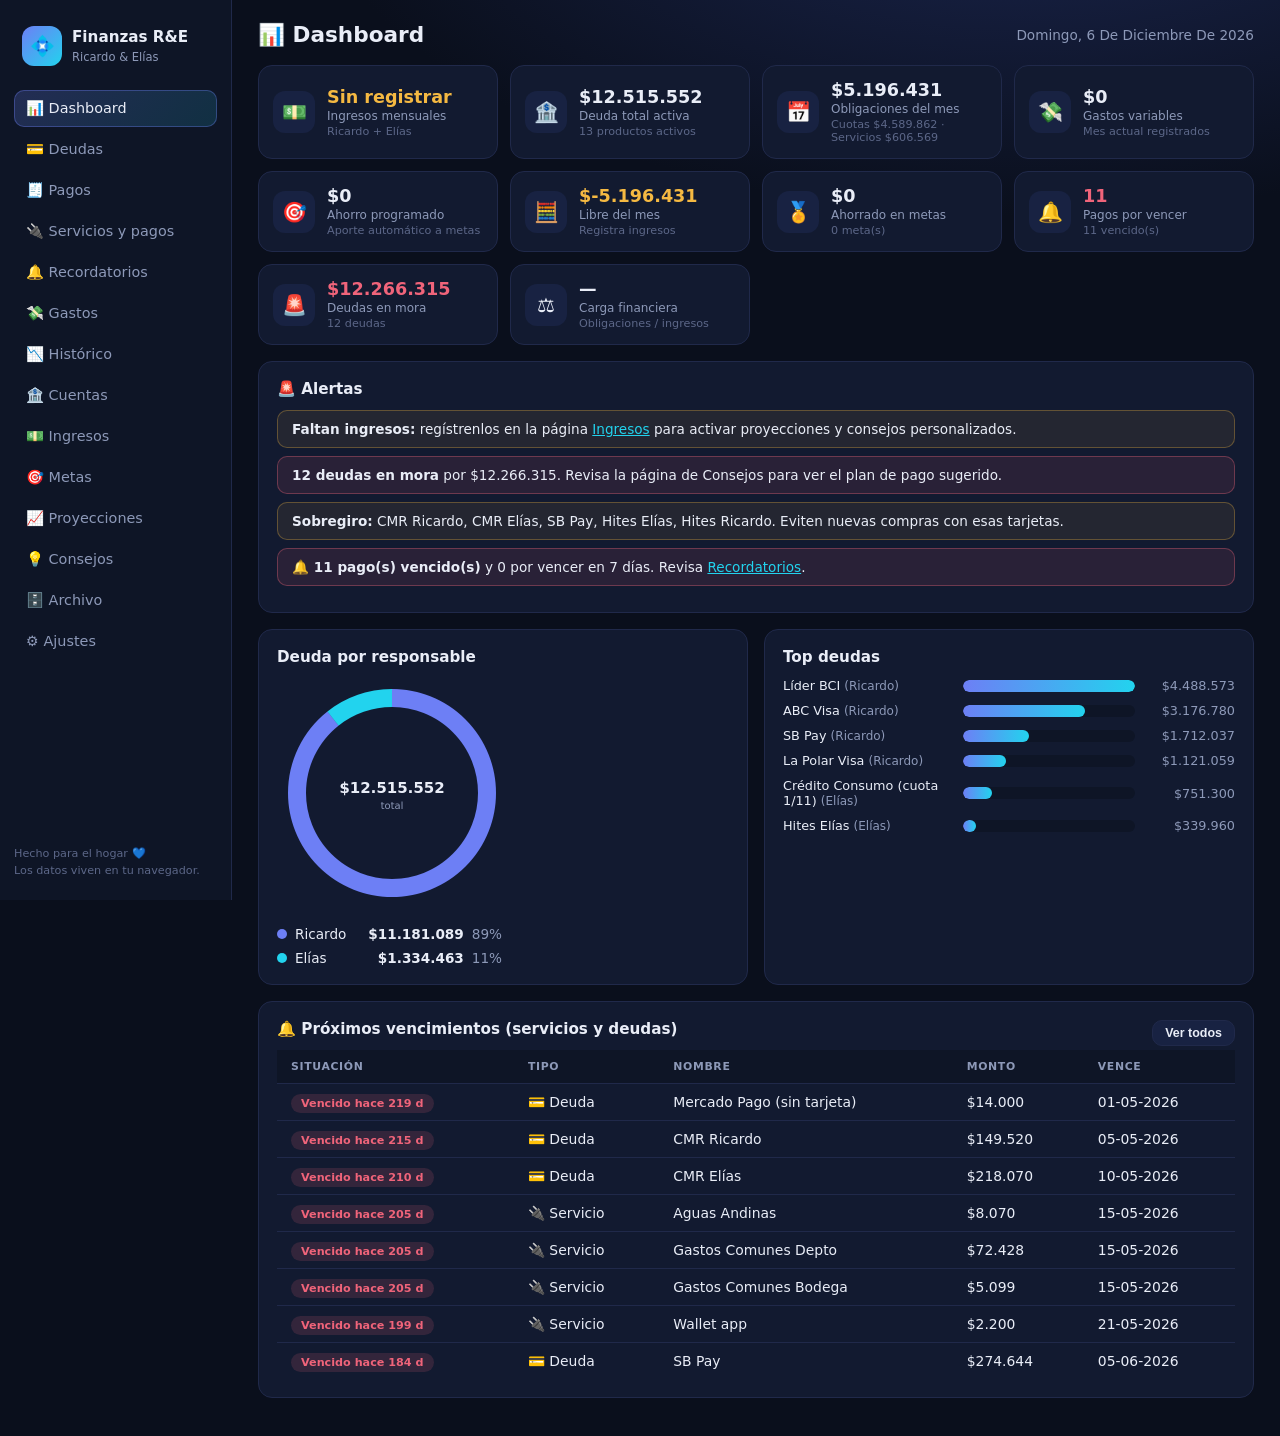
==== commit d57096f1: "Update index.html" ====
--- a/index.html
+++ b/index.html
@@ -2,12 +2,19 @@
 <html lang="es">
 <head>
 <meta charset="UTF-8">
-<meta name="viewport" content="width=device-width, initial-scale=1">
+<meta name="viewport" content="width=device-width, initial-scale=1, maximum-scale=1, user-scalable=no">
 <meta name="color-scheme" content="dark">
+<meta name="theme-color" content="#6d7ff5">
+<meta name="apple-mobile-web-app-capable" content="yes">
+<meta name="apple-mobile-web-app-status-bar-style" content="black-translucent">
+<meta name="apple-mobile-web-app-title" content="Finanzas R&E">
+<link rel="manifest" href="manifest.json">
+<link rel="icon" type="image/svg+xml" href="data:image/svg+xml,%3Csvg xmlns='http://www.w3.org/2000/svg' viewBox='0 0 100 100'%3E%3Crect width='100' height='100' rx='22' fill='%236d7ff5'/%3E%3Cpath d='M22 32 h48 a8 8 0 0 1 8 8 v24 a8 8 0 0 1 -8 8 h-48 a8 8 0 0 1 -8 -8 v-24 a8 8 0 0 1 8 -8 z' fill='none' stroke='white' stroke-width='5'/%3E%3Cpath d='M62 48 h16 v12 h-16 a6 6 0 0 1 0 -12 z' fill='%2322d3ee'/%3E%3Ccircle cx='70' cy='54' r='2.5' fill='white'/%3E%3C/svg%3E">
+<link rel="apple-touch-icon" href="data:image/svg+xml,%3Csvg xmlns='http://www.w3.org/2000/svg' viewBox='0 0 100 100'%3E%3Crect width='100' height='100' rx='22' fill='%236d7ff5'/%3E%3Cpath d='M22 32 h48 a8 8 0 0 1 8 8 v24 a8 8 0 0 1 -8 8 h-48 a8 8 0 0 1 -8 -8 v-24 a8 8 0 0 1 8 -8 z' fill='none' stroke='white' stroke-width='5'/%3E%3Cpath d='M62 48 h16 v12 h-16 a6 6 0 0 1 0 -12 z' fill='%2322d3ee'/%3E%3Ccircle cx='70' cy='54' r='2.5' fill='white'/%3E%3C/svg%3E">
 <title>Finanzas R&E · Ricardo & Elías</title>
 <style>
 *{box-sizing:border-box;margin:0;padding:0}
-:root{--bg:#0a0f1c;--p:#121a30;--p2:#0e1526;--br:#20294a;--tx:#e9edf7;--mut:#8d99b8;--acc:#6d7ff5;--cy:#22d3ee;--ok:#2dd4a7;--wn:#f5b942;--bd:#f0647a;--r:14px}
+:root{--bg:#0a0f1c;--p:#121a30;--p2:#0e1526;--br:#20294a;--tx:#e9edf7;--mut:#8d99b8;--acc:#6d7ff5;--cy:#22d3ee;--ok:#2dd4a7;--wn:#f5b942;--or:#fb923c;--bd:#f0647a;--r:14px}
 body{font-family:'Segoe UI',system-ui,-apple-system,sans-serif;background:radial-gradient(1200px 600px at 80% -10%,#1b2650 0%,transparent 60%),var(--bg);color:var(--tx);min-height:100vh}
 #app{display:flex;min-height:100vh}
 aside{width:232px;background:var(--p2);border-right:1px solid var(--br);padding:20px 14px;position:sticky;top:0;height:100vh;display:flex;flex-direction:column;gap:18px;flex-shrink:0}
@@ -48,6 +55,7 @@
 .toolbar{display:flex;gap:10px;align-items:center;margin-bottom:14px;flex-wrap:wrap}.toolbar .spacer{flex:1}
 select,input[type=text],input[type=number],input[type=date],input[type=search],input[type=password],input[type=month],textarea{background:var(--p2);border:1px solid var(--br);color:var(--tx);padding:9px 12px;border-radius:10px;font-size:.85rem;outline:none;font-family:inherit}
 select:focus,input:focus,textarea:focus{border-color:var(--acc)}
+input:disabled{opacity:.4;cursor:not-allowed}
 .chips{display:flex;gap:10px;flex-wrap:wrap;margin-bottom:14px}
 .chip{background:var(--p);border:1px solid var(--br);padding:8px 14px;border-radius:999px;font-size:.82rem;color:var(--mut)}.chip b{color:var(--tx)}
 .mut{color:var(--mut)}.small{font-size:.75rem}.center{text-align:center}
@@ -84,6 +92,7 @@
 #modal h3{margin-bottom:16px}
 #modal label{display:block;font-size:.78rem;color:var(--mut);margin-bottom:12px}
 #modal input,#modal select,#modal textarea{width:100%;margin-top:6px}
+#modal input[type=checkbox]{width:auto;margin-top:6px}
 .acts2{display:flex;justify-content:flex-end;gap:10px;margin-top:8px}
 ul{padding-left:20px;line-height:1.8}
 #lockScreen{position:fixed;inset:0;z-index:100;background:var(--bg);display:flex;align-items:center;justify-content:center;padding:20px}
@@ -92,6 +101,7 @@
 .lockbox h2{font-size:1.2rem}.lockbox input{width:100%}.lockbox button{width:100%}
 .hist-mini{display:flex;flex-wrap:wrap;gap:6px;margin-top:8px}
 .hist-chip{background:var(--p2);border:1px solid var(--br);border-radius:8px;padding:3px 8px;font-size:.68rem;color:var(--mut)}
+#installBanner{position:fixed;bottom:20px;left:50%;transform:translateX(-50%);background:var(--p);border:1px solid var(--acc);border-radius:16px;padding:16px;display:none;align-items:center;gap:12px;z-index:90;box-shadow:0 10px 30px rgba(0,0,0,.5);max-width:90%}
 @media(max-width:980px){
  #app{flex-direction:column}
  aside{width:100%;height:auto;position:static;flex-direction:row;align-items:center;gap:10px;padding:12px}
@@ -104,7 +114,12 @@
 </style>
 </head>
 <body>
-
+<div id="installBanner">
+  <div style="font-size:24px">💼</div>
+  <div style="font-size:.85rem"><b>Instala Finanzas R&E</b><br><span class="mut small">Accede más rápido desde tu pantalla de inicio</span></div>
+  <button class="btn primary" id="btnInstall" style="padding:8px 16px">Instalar</button>
+  <button class="btn" id="btnDismiss" style="padding:8px 12px">✕</button>
+</div>
 <div id="lockScreen" style="display:none">
   <div class="lockbox">
     <div class="lg">🔐</div>
@@ -115,13 +130,13 @@
     <div id="lockError" style="color:#f0647a;font-size:.85rem;min-height:18px"></div>
   </div>
 </div>
-
 <div id="app">
  <aside>
   <div class="logo"><div class="lg">💠</div><div><b>Finanzas R&amp;E</b><span>Ricardo &amp; Elías</span></div></div>
   <nav>
    <a class="ni on" data-v="dashboard" onclick="nav('dashboard')">📊 Dashboard</a>
    <a class="ni" data-v="deudas" onclick="nav('deudas')">💳 Deudas</a>
+   <a class="ni" data-v="pagos" onclick="nav('pagos')">🧾 Pagos</a>
    <a class="ni" data-v="servicios" onclick="nav('servicios')">🔌 Servicios y pagos</a>
    <a class="ni" data-v="recordatorios" onclick="nav('recordatorios')">🔔 Recordatorios</a>
    <a class="ni" data-v="gastos" onclick="nav('gastos')">💸 Gastos</a>
@@ -142,10 +157,9 @@
  </main>
 </div>
 <div id="modal"></div>
-
 <script>
 'use strict';
-/* ============ CRIPTOGRAFÍA (SHA-256 puro JS) ============ */
+/* ============ CRIPTOGRAFÍA ============ */
 var sha256=function(ascii){
  function rightRotate(v,a){return (v>>>a)|(v<<(32-a));}
  var mathPow=Math.pow,maxWord=mathPow(2,32),len='length',i,j,result='';
@@ -213,7 +227,6 @@
  if(tag!==obj.tag)return null;
  return str;
 }
-
 /* ============ ESTADO ============ */
 const KEY='finanzas_re_v1';
 const PERSONAS=['Ricardo','Elías'];
@@ -229,10 +242,9 @@
 const MESES_N=['Ene','Feb','Mar','Abr','May','Jun','Jul','Ago','Sep','Oct','Nov','Dic'];
 const mesLabel=m=>{const p=m.split('-');return MESES_N[parseInt(p[1])-1]+' '+p[0];};
 const mesLabelCorto=m=>{const p=m.split('-');return MESES_N[parseInt(p[1])-1]+' '+p[0].slice(2);};
-
 function seed(){
  const u=()=>'s'+Math.random().toString(36).slice(2,10);
- const D=(nombre,entidad,responsable,tipo,saldo,cuota,estado,limite,venc,notas)=>({id:u(),nombre,entidad,responsable,tipo,saldo,cuota,estado,limite:limite||0,venc:venc||'',notas:notas||'',archivado:false});
+ const D=(nombre,entidad,responsable,tipo,saldo,cuota,estado,limite,venc,notas)=>({id:u(),nombre,entidad,responsable,tipo,saldo,cuota,estado,limite:limite||0,venc:venc||'',notas:notas||'',archivado:false,tienePagoMinimo:false,pagoMinimo:0});
  const S=(nombre,monto,vence,estado,responsable)=>({id:u(),nombre,monto,vence,estado,responsable});
  const C=(persona,banco,tipo,numero,moneda,estado,uso)=>({id:u(),persona,banco,tipo,numero,moneda,estado,uso:uso||'',saldo:0,archivado:false});
  return {
@@ -241,20 +253,20 @@
    {id:u(),persona:'Elías',monto:0,fuente:'Sueldo líquido (editar)'}
   ],
   deudas:[
-   D('CMR Ricardo','Banco Falabella','Ricardo','Tarjeta de Crédito',131051,149520,'Activa',130000,'2026-05-05'),
-   D('CMR Elías','Banco Falabella','Elías','Tarjeta de Crédito',207650,218070,'Activa',200000,'2026-05-10'),
+   D('CMR Ricardo','Banco Falabella','Ricardo','Tarjeta de Crédito',131051,149520,'Vigente',130000,'2026-05-05'),
+   D('CMR Elías','Banco Falabella','Elías','Tarjeta de Crédito',207650,218070,'Vigente',200000,'2026-05-10'),
    D('Visa Smart+ BancoEstado','BancoEstado','Elías','Tarjeta de Crédito',628222,628222,'Pagada',520000,'2026-05-12'),
-   D('La Polar Visa','La Polar','Ricardo','Tarjeta de Crédito',1121059,1080286,'En mora'),
-   D('ABC Visa','ABC Din','Ricardo','Tarjeta de Crédito',3176780,1789196,'En mora'),
-   D('Líder BCI','Líder Servicios Financieros','Ricardo','Tarjeta de Crédito',4488573,848635,'En mora'),
-   D('SB Pay','SalcoBrand','Ricardo','Tarjeta de Crédito',1712037,274644,'Activa',1480000,'2026-06-05'),
-   D('Unipay Elías','Unimarc','Elías','Tarjeta de Crédito',35553,35553,'En mora'),
-   D('Unipay Ricardo','Unimarc','Ricardo','Tarjeta de Crédito',82119,82119,'En mora'),
-   D('Hites Elías','Hites','Elías','Tarjeta de Crédito',339960,14165,'Activa',50000,'2026-06-05'),
-   D('Hites Ricardo','Hites','Ricardo','Tarjeta de Crédito',192233,15374,'En mora',50000),
-   D('Mercado Pago (sin tarjeta)','Mercado Pago','Ricardo','Tarjeta de Crédito',28000,14000,'En mora',39000,'2026-05-01'),
-   D('Línea de Crédito','Banco Falabella','Ricardo','Línea de Crédito',249237,0,'Activa',250000),
-   D('Crédito Consumo (cuota 1/11)','BancoEstado','Elías','Crédito de Consumo',751300,68300,'Activa',0,'2026-07-10','PAC Cuenta RUT')
+   D('La Polar Visa','La Polar','Ricardo','Tarjeta de Crédito',1121059,1080286,'Morosa'),
+   D('ABC Visa','ABC Din','Ricardo','Tarjeta de Crédito',3176780,1789196,'Morosa'),
+   D('Líder BCI','Líder Servicios Financieros','Ricardo','Tarjeta de Crédito',4488573,848635,'Morosa'),
+   D('SB Pay','SalcoBrand','Ricardo','Tarjeta de Crédito',1712037,274644,'Vigente',1480000,'2026-06-05'),
+   D('Unipay Elías','Unimarc','Elías','Tarjeta de Crédito',35553,35553,'Morosa'),
+   D('Unipay Ricardo','Unimarc','Ricardo','Tarjeta de Crédito',82119,82119,'Morosa'),
+   D('Hites Elías','Hites','Elías','Tarjeta de Crédito',339960,14165,'Vigente',50000,'2026-06-05'),
+   D('Hites Ricardo','Hites','Ricardo','Tarjeta de Crédito',192233,15374,'Morosa',50000),
+   D('Mercado Pago (sin tarjeta)','Mercado Pago','Ricardo','Tarjeta de Crédito',28000,14000,'Morosa',39000,'2026-05-01'),
+   D('Línea de Crédito','Banco Falabella','Ricardo','Línea de Crédito',249237,0,'Vigente',250000),
+   D('Crédito Consumo (cuota 1/11)','BancoEstado','Elías','Crédito de Consumo',751300,68300,'Vigente',0,'2026-07-10','PAC Cuenta RUT')
   ],
   servicios:[
    S('Enel (luz)',75282,'2026-06-10','Pendiente','Ambos'),
@@ -324,35 +336,33 @@
   metas:[],
   presupuesto:{},
   histoIngresos:{},
+  pagos:[],
   sync:{enabled:false,url:'',room:'',apiKey:'',email:''},
   updatedAt:0,
   config:{passHash:null,passSalt:null,anticipoDias:7,notif:false}
  };
 }
 function load(){ try{const r=localStorage.getItem(KEY); if(r){const d=JSON.parse(r); if(d&&d.deudas&&d.cuentas){
-  d.gastos=d.gastos||[]; d.metas=d.metas||[];
+  d.gastos=d.gastos||[]; d.metas=d.metas||[]; d.pagos=d.pagos||[];
   d.config=d.config||{passHash:null,passSalt:null,anticipoDias:7,notif:false};
   if(d.config.anticipoDias==null)d.config.anticipoDias=7;
   if(d.config.notif==null)d.config.notif=false;
   d.presupuesto=d.presupuesto||{}; d.histoIngresos=d.histoIngresos||{};
   d.sync=d.sync||{enabled:false,url:'',room:'',apiKey:'',email:''};
-  if(d.sync.apiKey==null)d.sync.apiKey='';
   d.updatedAt=d.updatedAt||0;
-  d.deudas.forEach(x=>{ if(x.archivado===undefined)x.archivado=false; });
+  d.deudas.forEach(x=>{ if(x.archivado===undefined)x.archivado=false; if(x.estado==='Activa')x.estado='Vigente'; if(x.estado==='En mora')x.estado='Morosa'; if(x.tienePagoMinimo===undefined)x.tienePagoMinimo=false; if(x.pagoMinimo===undefined)x.pagoMinimo=0; });
   d.cuentas.forEach(x=>{ if(x.archivado===undefined)x.archivado=false; });
   return d; }}}catch(e){} return seed(); }
 let db=load();
 function persist(){ try{localStorage.setItem(KEY,JSON.stringify(db));}catch(e){} }
 persist();
-
-/* ============ SESIÓN EN LA NUBE (tokens locales, NO se sincronizan) ============ */
+/* ============ SESIÓN NUBE ============ */
 const AUTHKEY='finanzas_re_auth_v1';
 let sess=loadSess();
 function loadSess(){ try{return JSON.parse(localStorage.getItem(AUTHKEY)||'null');}catch(e){return null;} }
 function saveSess(s){ sess=s; try{localStorage.setItem(AUTHKEY,JSON.stringify(s));}catch(e){} }
 function clearSess(){ sess=null; try{localStorage.removeItem(AUTHKEY);}catch(e){} }
-
-/* ============ SINCRONIZACIÓN + AUTENTICACIÓN FIREBASE (REST) ============ */
+/* ============ SYNC FIREBASE ============ */
 let syncTimer=null, suppressPush=false;
 function syncReady(){ return db.sync&&db.sync.enabled&&db.sync.url&&db.sync.room; }
 function authRequired(){ return !!(db.sync&&db.sync.apiKey); }
@@ -534,7 +544,6 @@
   } else det.innerHTML='Crea un proyecto gratis en <b>firebase.google.com</b>: activa Realtime Database, activa Authentication (correo/contraseña), copia la URL y la API Key, y configúralas aquí.';
  }
 }
-
 /* ============ RECORDATORIOS ============ */
 function recordatorios(){
  const R=[];
@@ -578,7 +587,24 @@
   try{ new Notification('💰 '+r.tipo+': '+r.nombre,{body:txt+' · '+fmt(r.monto)}); }catch(e){}
  });
 }
-
+/* ============ DEUDAS: PAGO MÍNIMO / MORA / PAGOS ============ */
+function pagoMinimoEfectivo(d){ return (d.tienePagoMinimo&&(+d.pagoMinimo)>0)?(+d.pagoMinimo):(+d.cuota||0); }
+function sumaPagosMes(deudaId){ const m=mesActual(); return (db.pagos||[]).filter(p=>p.deudaId===deudaId&&!p.archivado&&p.fecha&&p.fecha.startsWith(m)).reduce((a,p)=>a+(+p.monto||0),0); }
+function clasificarPago(M,pm,fac){
+ if(M<pm)return 'ABONO';
+ if(M>=fac)return 'PAGO FACTURADO';
+ if(M===pm)return 'PAGO MINIMO';
+ return 'PAGO SUPERIOR AL MÍNIMO E INFERIOR AL MENSUAL';
+}
+function moraColor(dm){ return dm>=60?'#f0647a':dm>=30?'#fb923c':'#f5b942'; }
+function diasMora(d){ if(d.estado!=='Morosa'||!d.venc)return null; const dh=diasHasta(d.venc); return dh<0?(-dh):0; }
+function recalcDeuda(d){
+ if(d.archivado||d.estado==='Pagada')return;
+ if(!d.venc)return;
+ const pm=pagoMinimoEfectivo(d); const pagado=sumaPagosMes(d.id); const dh=diasHasta(d.venc);
+ d.estado=(dh<0&&pagado<pm)?'Morosa':'Vigente';
+}
+function recalcEstados(){ let ch=false; (db.deudas||[]).forEach(d=>{ const b=d.estado; recalcDeuda(d); if(d.estado!==b)ch=true; }); return ch; }
 /* ============ CÁLCULOS ============ */
 function gastoDeMes(m){ return db.gastos.filter(g=>g.fecha&&g.fecha.startsWith(m)).reduce((a,g)=>a+(+g.monto||0),0); }
 function gastosDelMes(){ return gastoDeMes(mesActual()); }
@@ -604,7 +630,7 @@
  const act=db.deudas.filter(d=>d.estado!=='Pagada' && !d.archivado);
  const deudaTotal=act.reduce((a,d)=>a+(+d.saldo||0),0);
  const cuotas=act.reduce((a,d)=>a+(+d.cuota||0),0);
- const mora=act.filter(d=>d.estado==='En mora');
+ const mora=act.filter(d=>d.estado==='Morosa');
  const moraTotal=mora.reduce((a,d)=>a+(+d.saldo||0),0);
  const servicios=db.servicios.reduce((a,s)=>a+(+s.monto||0),0);
  const ingresos=ingresoFamiliar();
@@ -633,11 +659,9 @@
  Object.entries(db.presupuesto||{}).forEach(([c,l])=>{ if(l>0&&(gC[c]||0)>l)A.push({t:'warn',x:'<b>Presupuesto excedido</b> en '+esc(c)+': llevan '+fmt(gC[c])+' de '+fmt(l)+' este mes.'}); });
  return A;
 }
-
 /* ============ VISTAS ============ */
 function kpi(icon,title,val,sub,cls){ return '<div class="kpi '+(cls||'')+'"><div class="kicon">'+icon+'</div><div><div class="kval">'+val+'</div><div class="ksub">'+title+'</div><div class="kmut">'+(sub||'')+'</div></div></div>'; }
-function badge(e){ const c=e==='Pagada'?'ok':e==='En mora'?'bad':'acc'; return '<span class="b '+c+'">'+e+'</span>'; }
-
+function badge(e){ const c=e==='Pagada'?'ok':e==='Morosa'?'bad':'acc'; return '<span class="b '+c+'">'+e+'</span>'; }
 function vDashboard(){
  const s=stats();
  const pct=s.carga==null?'—':Math.round(s.carga*100)+'%';
@@ -686,26 +710,30 @@
  const mx=top.length?top[0].saldo:1;
  $('#topDeudas').innerHTML=top.map(d=>'<div class="bar-row"><div>'+esc(d.nombre)+' <span class="mut small">('+esc(d.responsable)+')</span></div><div class="bar-track"><div class="bar-fill" style="width:'+Math.max(4,d.saldo/mx*100)+'%"></div></div><div class="bar-val">'+fmt(d.saldo)+'</div></div>').join('')||'<span class="mut">Sin deudas activas.</span>';
 }
-
 /* --- Deudas --- */
 let fD={resp:'',est:'',q:''};
 function vDeudas(){
  return '<div class="toolbar">'
  +'<select onchange="fD.resp=this.value;fillDeudas()"><option value="">👥 Todos</option>'+PERSONAS.map(p=>'<option '+(fD.resp===p?'selected':'')+'>'+p+'</option>').join('')+'</select>'
- +'<select onchange="fD.est=this.value;fillDeudas()"><option value="">Todos los estados</option>'+['Activa','En mora','Pagada'].map(e=>'<option '+(fD.est===e?'selected':'')+'>'+e+'</option>').join('')+'</select>'
+ +'<select onchange="fD.est=this.value;fillDeudas()"><option value="">Todos los estados</option>'+['Vigente','Morosa','Pagada'].map(e=>'<option '+(fD.est===e?'selected':'')+'>'+e+'</option>').join('')+'</select>'
  +'<input type="search" placeholder="🔍 Buscar deuda o entidad…" value="'+esc(fD.q)+'" oninput="fD.q=this.value;fillDeudas()">'
  +'<span class="spacer"></span><button class="btn" onclick="nav(\'archivo\')">🗄️ Ver archivadas</button><button class="btn primary" onclick="deudaModal()">＋ Nueva deuda</button></div>'
  +'<div id="deudas-list"></div>';
 }
 function fillDeudas(){
+ if(recalcEstados()){ save(); }
  const s=stats();
  const q=fD.q.toLowerCase();
  const list=db.deudas.filter(d=>!d.archivado&&(!fD.resp||d.responsable===fD.resp)&&(!fD.est||d.estado===fD.est)&&(!q||(d.nombre+' '+d.entidad).toLowerCase().includes(q)));
  $('#deudas-list').innerHTML='<div class="chips"><span class="chip">Total activo: <b>'+fmt(s.deudaTotal)+'</b></span><span class="chip">Cuotas/mes: <b>'+fmt(s.cuotas)+'</b></span><span class="chip">En mora: <b>'+fmt(s.moraTotal)+'</b></span></div>'
- +'<div class="card nopad"><div class="tscroll"><table class="tbl"><thead><tr><th>Deuda</th><th>Entidad</th><th>Responsable</th><th>Saldo</th><th>Cuota/mes</th><th>Cupo usado</th><th>Estado</th><th></th></tr></thead><tbody>'
+ +'<div class="card nopad"><div class="tscroll"><table class="tbl"><thead><tr><th>Deuda</th><th>Entidad</th><th>Responsable</th><th>Saldo</th><th>Facturado mes</th><th>Días mora</th><th>Saldo pendiente</th><th>Estado</th><th></th></tr></thead><tbody>'
  +list.map(d=>{
-   const uso=d.limite>0?Math.round(d.saldo/d.limite*100)+'%':'—';
-   return '<tr><td><b>'+esc(d.nombre)+'</b><div class="mut small">'+esc(d.tipo)+'</div></td><td>'+esc(d.entidad)+'</td><td>'+esc(d.responsable)+'</td><td>'+fmt(d.saldo)+'</td><td>'+fmt(d.cuota)+'</td><td class="'+(d.limite>0&&d.saldo>d.limite?'bad-t':'')+'">'+uso+'</td><td>'+badge(d.estado)+'</td><td class="acts"><button class="ibtn" onclick="deudaModal(\''+d.id+'\')">✏️</button><button class="ibtn" title="Archivar" onclick="archDeuda(\''+d.id+'\')">📦</button><button class="ibtn" title="Eliminar" onclick="delDeuda(\''+d.id+'\')">🗑️</button></td></tr>';
+   const pm=pagoMinimoEfectivo(d);
+   const dm=diasMora(d);
+   const dmHtml=dm==null?'—':'<span class="b" style="background:'+moraColor(dm)+'26;color:'+moraColor(dm)+'">'+dm+' d</span>';
+   const pend=pm-sumaPagosMes(d.id);
+   const pendHtml=pend<=0?'<span class="b ok">Cuenta al Día</span>':fmt(pend);
+   return '<tr><td><b>'+esc(d.nombre)+'</b><div class="mut small">'+esc(d.tipo)+'</div></td><td>'+esc(d.entidad)+'</td><td>'+esc(d.responsable)+'</td><td>'+fmt(d.saldo)+'</td><td>'+fmt(d.cuota)+'</td><td>'+dmHtml+'</td><td>'+pendHtml+'</td><td>'+badge(d.estado)+'</td><td class="acts"><button class="btn" style="padding:3px 8px;font-size:.72rem" onclick="pagoModal(\''+d.id+'\')">Pago</button> <button class="ibtn" onclick="deudaModal(\''+d.id+'\')">✏️</button><button class="ibtn" title="Archivar" onclick="archDeuda(\''+d.id+'\')">📦</button><button class="ibtn" title="Eliminar" onclick="delDeuda(\''+d.id+'\')">🗑️</button></td></tr>';
  }).join('')
  +'</tbody></table></div></div>';
 }
@@ -717,15 +745,74 @@
   {n:'responsable',l:'Responsable',type:'select',opts:[...PERSONAS,'Ambos']},
   {n:'tipo',l:'Tipo',type:'select',opts:['Tarjeta de Crédito','Línea de Crédito','Crédito de Consumo','Préstamo','Otro']},
   {n:'saldo',l:'Saldo actual ($)',type:'number'},
-  {n:'cuota',l:'Cuota mensual ($)',type:'number'},
+  {n:'cuota',l:'Monto a pagar facturado del mes ($)',type:'number'},
+  {n:'tienePagoMinimo',l:'Habilitar pago mínimo distinto',type:'checkbox'},
+  {n:'pagoMinimo',l:'Pago mínimo ($) — opcional',type:'number'},
   {n:'limite',l:'Cupo / Límite ($) — opcional',type:'number'},
   {n:'venc',l:'Próximo vencimiento',type:'date'},
-  {n:'estado',l:'Estado',type:'select',opts:['Activa','En mora','Pagada']}
- ],submit:data=>{ if(id)Object.assign(d,data); else db.deudas.push({id:uid(),notas:'',archivado:false,...data}); save(); }});
+  {n:'estado',l:'Estado',type:'select',opts:['Vigente','Morosa','Pagada']}
+ ],onopen:root=>{
+  const cb=root.querySelector('[name="tienePagoMinimo"]'); const pmI=root.querySelector('[name="pagoMinimo"]');
+  if(cb&&pmI){ const sy=()=>{pmI.disabled=!cb.checked;}; cb.addEventListener('change',sy); sy(); }
+ },submit:data=>{
+  const prev=d.estado;
+  const wantsPagada=(data.estado==='Pagada'&&prev!=='Pagada');
+  if(wantsPagada)data.estado=prev;
+  if(id)Object.assign(d,data); else db.deudas.push({id:uid(),notas:'',archivado:false,...data});
+  save();
+  if(wantsPagada){ setTimeout(()=>pagoModal(id),80); }
+ }});
+}
+function pagoModal(id){
+ const d=db.deudas.find(x=>x.id===id); if(!d)return;
+ const pm=pagoMinimoEfectivo(d), fac=+d.cuota||0;
+ showModal({title:'💵 Registrar pago · '+d.nombre,values:{fecha:new Date().toISOString().slice(0,10),monto:''},fields:[
+  {n:'fecha',l:'Fecha del pago',type:'date',req:1},
+  {n:'monto',l:'Monto pagado ($)',type:'number',req:1}
+ ],submit:data=>{
+  const M=+data.monto||0;
+  const tipo=clasificarPago(M,pm,fac);
+  db.pagos=db.pagos||[];
+  db.pagos.push({id:uid(),deudaId:d.id,deudaNombre:d.nombre,fecha:data.fecha,monto:M,tipo:tipo,archivado:false});
+  if(M>=pm){
+   d.estado='Pagada'; save();
+   alert('✅ Pago registrado ('+tipo+'). Deuda marcada como Pagada.');
+  } else {
+   save();
+   showOKAlert('El monto pagado ('+fmt(M)+') es inferior al pago mínimo ('+fmt(pm)+'). El pago se considerará un <b>ABONO</b> a la deuda. Se seguirán calculando intereses si pasa la fecha de vencimiento sin pagar la diferencia respecto al '+(d.tienePagoMinimo?'pago mínimo':'monto facturado mensual')+', según corresponda.', ()=>{ recalcDeuda(d); save(); render(); });
+   return false;
+  }
+ }});
+}
+function showOKAlert(msg,cb){
+ const root=$('#modal');
+ root.innerHTML='<div class="back"><div class="box"><h3>⚠️ Pago considerado Abono</h3><p class="mut" style="margin-bottom:16px">'+msg+'</p><div class="acts2"><button class="btn primary" id="okbtn">OK</button></div></div></div>';
+ $('#okbtn').onclick=()=>{ closeModal(); if(cb)cb(); };
 }
 function delDeuda(id){ const d=db.deudas.find(x=>x.id===id); if(confirm('¿Eliminar "'+d.nombre+'"? Si prefieres solo ocultarla, usa 📦 Archivar.')){ db.deudas=db.deudas.filter(x=>x.id!==id); save(); fillDeudas(); } }
 function archDeuda(id){ const d=db.deudas.find(x=>x.id===id); if(confirm('¿Archivar "'+d.nombre+'"? Dejará de mostrarse y de contar en los totales. Podrás recuperarla en 🗄️ Archivo.')){ d.archivado=true; save(); fillDeudas(); } }
-
+/* --- Pagos (consulta) --- */
+let verPagosArch=false;
+function vPagos(){
+ return '<div class="toolbar"><span class="chip" id="pagos-chip"></span><span class="spacer"></span><button class="btn" onclick="verPagosArch=!verPagosArch;render()">'+(verPagosArch?'Ver pagos activos':'Ver pagos archivados')+'</button></div><div id="pagos-list"></div>'
+ +'<div class="card"><h3>ℹ️ Página de consulta</h3><p class="mut small">Los pagos se registran desde <b>Deudas</b> (botón "Pago" o cambiando el estado a Pagada). Aquí puedes archivar, desarchivar o eliminar registros archivados.</p></div>';
+}
+function fillPagos(){
+ const list=(db.pagos||[]).filter(p=>verPagosArch?!!p.archivado:!p.archivado).sort((a,b)=>(b.fecha||'').localeCompare(a.fecha||''));
+ const total=list.reduce((a,p)=>a+(+p.monto||0),0);
+ $('#pagos-chip').innerHTML=(verPagosArch?'Archivados: ':'Registros: ')+'<b>'+list.length+'</b> · Total: <b>'+fmt(total)+'</b>';
+ $('#pagos-list').innerHTML='<div class="card nopad"><div class="tscroll"><table class="tbl"><thead><tr><th>Fecha</th><th>Deuda</th><th>Tipo de pago</th><th>Monto</th><th></th></tr></thead><tbody>'
+ +list.map(p=>'<tr><td>'+fdate(p.fecha)+'</td><td>'+esc(p.deudaNombre)+'</td><td><span class="b '+(p.tipo==='ABONO'?'warn':'ok')+'">'+esc(p.tipo)+'</span></td><td>'+fmt(p.monto)+'</td><td class="acts">'
+  +(p.archivado
+   ?'<button class="ibtn" title="Desarchivar" onclick="unarchPago(\''+p.id+'\')">↩️</button><button class="ibtn" title="Eliminar" onclick="hardDelPago(\''+p.id+'\')">🗑️</button>'
+   :'<button class="ibtn" title="Archivar" onclick="archPago(\''+p.id+'\')">📦</button>')
+  +'</td></tr>').join('')
+ +'</tbody></table></div></div>'
+ +(!list.length?'<div class="card"><p class="mut">No hay pagos '+(verPagosArch?'archivados':'registrados')+'.</p></div>':'');
+}
+function archPago(id){const p=(db.pagos||[]).find(x=>x.id===id);if(p){p.archivado=true;save();fillPagos();}}
+function unarchPago(id){const p=(db.pagos||[]).find(x=>x.id===id);if(p){p.archivado=false;save();fillPagos();}}
+function hardDelPago(id){const p=(db.pagos||[]).find(x=>x.id===id);if(p&&confirm('¿Eliminar este registro de pago?')){db.pagos=db.pagos.filter(x=>x.id!==id);save();fillPagos();}}
 /* --- Servicios --- */
 function vServicios(){
  return '<div class="toolbar"><span class="chip" id="serv-chip"></span><span class="spacer"></span><button class="btn primary" onclick="servModal()">＋ Nuevo servicio</button></div><div id="serv-list"></div>'
@@ -757,7 +844,6 @@
 }
 function toggleServ(id){ const s=db.servicios.find(x=>x.id===id); s.estado=s.estado==='Pagada'?'Pendiente':'Pagada'; save(); fillServ(); }
 function delServ(id){ const s=db.servicios.find(x=>x.id===id); if(confirm('¿Eliminar "'+s.nombre+'"?')){ db.servicios=db.servicios.filter(x=>x.id!==id); save(); fillServ(); } }
-
 /* --- Recordatorios --- */
 function vRecordatorios(){
  const ant=db.config.anticipoDias==null?7:db.config.anticipoDias;
@@ -791,7 +877,6 @@
  }).join('')
  +'</tbody></table></div></div>';
 }
-
 /* --- Gastos + Presupuesto --- */
 const CATEGORIAS=['Supermercado','Transporte','Comida y Restaurant','Salud','Educación','Entretención','Ropa y Calzado','Hogar','Mascotas','Suscripciones','Otros'];
 const CAT_COLORS=['#34d399','#60a5fa','#f59e0b','#f87171','#a78bfa','#f472b6','#fbbf24','#38bdf8','#4ade80','#c084fc','#94a3b8'];
@@ -872,7 +957,6 @@
  ],submit:data=>{ if(id)Object.assign(g,data); else db.gastos.push({id:uid(),...data}); save(); }});
 }
 function delGasto(id){ const g=db.gastos.find(x=>x.id===id); if(confirm('¿Eliminar gasto "'+g.desc+'"?')){ db.gastos=db.gastos.filter(x=>x.id!==id); save(); fillGastos(); } }
-
 /* --- Histórico --- */
 function vHist(){
  return '<div class="toolbar"><span class="chip" id="hist-chip"></span><span class="spacer"></span><span class="mut small">El ingreso de cada mes se edita con ✏️. Si no se registra, se asume el ingreso actual.</span></div>'
@@ -910,7 +994,6 @@
   {n:'monto',l:'Ingresos totales del hogar en el mes ($)',type:'number',req:1}
  ],submit:data=>{ db.histoIngresos[m]=+data.monto||0; save(); }});
 }
-
 /* --- Cuentas --- */
 let fC={resp:''}; let verNumeros=false;
 function vCuentas(){
@@ -943,7 +1026,6 @@
 }
 function delCuenta(id){ const c=db.cuentas.find(x=>x.id===id); if(confirm('¿Eliminar la cuenta de '+c.banco+'? Si prefieres solo ocultarla, usa 📦 Archivar.')){ db.cuentas=db.cuentas.filter(x=>x.id!==id); save(); fillCuentas(); } }
 function archCuenta(id){ const c=db.cuentas.find(x=>x.id===id); if(confirm('¿Archivar la cuenta de '+c.banco+'? Dejará de mostrarse. Podrás recuperarla en 🗄️ Archivo.')){ c.archivado=true; save(); fillCuentas(); } }
-
 /* --- Ingresos --- */
 function vIngresos(){
  const tot=ingresoFamiliar();
@@ -960,7 +1042,6 @@
  ],submit:data=>{ if(id)Object.assign(i,data); else db.ingresos.push({id:uid(),...data}); save(); }});
 }
 function delIng(id){ if(confirm('¿Eliminar este ingreso?')){ db.ingresos=db.ingresos.filter(x=>x.id!==id); save(); render(); } }
-
 /* --- Metas --- */
 const META_COLORS=['#6d7ff5','#22d3ee','#34d399','#f59e0b','#f472b6','#a78bfa','#fbbf24','#38bdf8'];
 function vMetas(){
@@ -990,7 +1071,7 @@
      guia='<p class="small" style="margin-top:8px;color:#2dd4a7">✅ ¡Meta cumplida!</p>';
    }
    const autoBadge=mt.aporteAuto>0?(mt.ultimoAporte===m?'<span class="b ok">Aporte del mes aplicado</span>':'<span class="b warn">Aporte del mes pendiente</span>'):'';
-   const hist=(mt.historial||[]).slice(-4).reverse().map(h=>'<span class="hist-chip">'+mesLabelCorto(h.mes)+' +'+fmt(h.monto)+(h.tipo==='auto'?' ⚡':' ✋')+'</span>').join('');
+   const hist=(mt.historial||[]).slice(-4).reverse().map(h=>'<span class="hist-chip">'+mesLabelCorto(h.mes)+' +'+fmt(h.monto)+(h.tipo==='auto'?' ⚡':' ')+'</span>').join('');
    return '<div class="card">'
      +'<div class="person-head"><span class="avatar" style="background:'+color+'">'+esc((mt.nombre||'?')[0])+'</span><div><h3>'+esc(mt.nombre)+'</h3><div class="mut small">'+esc(mt.responsable||'—')+'</div></div>'
      +'<div style="margin-left:auto" class="acts"><button class="ibtn" title="Abonar" onclick="abonoModal(\''+mt.id+'\')">💰</button><button class="ibtn" onclick="metaModal(\''+mt.id+'\')">✏️</button><button class="ibtn" onclick="delMeta(\''+mt.id+'\')">🗑️</button></div></div>'
@@ -1026,7 +1107,6 @@
  }});
 }
 function delMeta(id){ const mt=db.metas.find(x=>x.id===id); if(confirm('¿Eliminar la meta "'+mt.nombre+'"?')){ db.metas=db.metas.filter(x=>x.id!==id); save(); fillMetas(); } }
-
 /* --- Proyecciones --- */
 function vProy(){
  const s=stats();
@@ -1113,7 +1193,6 @@
   ctx.fillText(lab,cx0,H-18*s);
  });
 }
-
 /* --- Consejos --- */
 function genConsejos(s){
  const C=[];
@@ -1128,7 +1207,7 @@
   if(s.gastos>0&&real<0)C.push({nivel:'bad',icon:'💸',titulo:'Gastos superan lo disponible',texto:'Este mes llevan '+fmt(s.gastos)+' en gastos. Están '+fmt(-real)+' sobre lo disponible tras obligaciones y ahorro.'});
   if(s.deudaTotal>s.ingresos*10)C.push({nivel:'warn',icon:'🔁',titulo:'Evalúen consolidar deudas',texto:'La deuda equivale a '+(s.deudaTotal/s.ingresos).toFixed(0)+' meses de ingreso. Un crédito consolidado podría reducir cuota e intereses.'});
  }
- if(s.mora.length)C.push({nivel:'bad',icon:'🚨',titulo:s.mora.length+' deudas en mora ('+fmt(s.moraTotal)+')',texto:s.mora.map(d=>d.nombre).join(', ')+'. Contacten a cada entidad para repactar en cuotas fijas.'});
+ if(s.mora.length)C.push({nivel:'bad',icon:'🚨',titulo:s.mora.length+' deudas en mora ('+fmt(s.moraTotal)+')',texto:s.mora.map(d=>d.nombre).join(', ')+'. Contacten a cada entidad para repactar en cuotas fijas; revisen los días de mora en la página Deudas.'});
  const ex=db.deudas.filter(d=>d.estado!=='Pagada'&&d.limite>0&&d.saldo>d.limite&&!d.archivado);
  if(ex.length)C.push({nivel:'warn',icon:'💳',titulo:'Tarjetas sobre su cupo',texto:ex.map(d=>d.nombre).join(', ')+' están sobre su límite. Mantengan el uso bajo el 30% del cupo.'});
  const objetivo=s.obligaciones*3;
@@ -1151,7 +1230,6 @@
  +plan.map((d,i)=>'<tr><td><b>'+(i+1)+'</b></td><td>'+esc(d.nombre)+'</td><td>'+esc(d.responsable)+'</td><td>'+fmt(d.saldo)+'</td><td>'+fmt(d.cuota)+'</td></tr>').join('')
  +'</tbody></table></div></div>':'');
 }
-
 /* --- Archivo --- */
 function vArchivo(){
  return '<div class="toolbar"><span class="chip" id="arch-chip"></span><span class="spacer"></span><span class="mut small">Lo archivado no se muestra en los listados ni cuenta en el Dashboard. Puedes desarchivarlo (↩️) o eliminarlo definitivamente (🗑️).</span></div>'
@@ -1182,7 +1260,6 @@
 function hardDelDeuda(id){ const d=db.deudas.find(x=>x.id===id); if(confirm('¿ELIMINAR DEFINITIVAMENTE "'+d.nombre+'"? Esta acción no se puede deshacer.')){ db.deudas=db.deudas.filter(x=>x.id!==id); save(); fillArchivo(); } }
 function unarchCuenta(id){ const c=db.cuentas.find(x=>x.id===id); c.archivado=false; save(); fillArchivo(); }
 function hardDelCuenta(id){ const c=db.cuentas.find(x=>x.id===id); if(confirm('¿ELIMINAR DEFINITIVAMENTE la cuenta de '+c.banco+'? Esta acción no se puede deshacer.')){ db.cuentas=db.cuentas.filter(x=>x.id!==id); save(); fillArchivo(); } }
-
 /* --- Ajustes --- */
 function vAjustes(){
  const hasPass=!!db.config.passHash;
@@ -1244,14 +1321,14 @@
 }
 function aplicarImport(d){
  db=d;
- db.gastos=db.gastos||[]; db.metas=db.metas||[];
+ db.gastos=db.gastos||[]; db.metas=db.metas||[]; db.pagos=db.pagos||[];
  db.config=db.config||{passHash:null,passSalt:null,anticipoDias:7,notif:false};
  if(db.config.anticipoDias==null)db.config.anticipoDias=7;
  if(db.config.notif==null)db.config.notif=false;
  db.presupuesto=db.presupuesto||{}; db.histoIngresos=db.histoIngresos||{};
  db.sync=db.sync||{enabled:false,url:'',room:'',apiKey:'',email:''};
  db.deudas=db.deudas||[]; db.cuentas=db.cuentas||[];
- db.deudas.forEach(x=>{ if(x.archivado===undefined)x.archivado=false; });
+ db.deudas.forEach(x=>{ if(x.archivado===undefined)x.archivado=false; if(x.estado==='Activa')x.estado='Vigente'; if(x.estado==='En mora')x.estado='Morosa'; if(x.tienePagoMinimo===undefined)x.tienePagoMinimo=false; if(x.pagoMinimo===undefined)x.pagoMinimo=0; });
  db.cuentas.forEach(x=>{ if(x.archivado===undefined)x.archivado=false; });
  persist(); render();
 }
@@ -1274,23 +1351,24 @@
  r.readAsText(f); inp.value='';
 }
 function resetSeed(){ if(confirm('¿Restaurar los datos base? Se perderán los cambios (se propagará a los dispositivos sincronizados).')){ db=seed(); save(); render(); } }
-function wipe(){ if(confirm('¿Borrar TODOS los datos? (También se propagará a los dispositivos sincronizados)')){ db=seed(); db.ingresos=[];db.deudas=[];db.servicios=[];db.cuentas=[];db.gastos=[];db.metas=[]; save(); render(); } }
-
+function wipe(){ if(confirm('¿Borrar TODOS los datos? (También se propagará a los dispositivos sincronizados)')){ db=seed(); db.ingresos=[];db.deudas=[];db.servicios=[];db.cuentas=[];db.gastos=[];db.metas=[];db.pagos=[]; save(); render(); } }
 /* ============ MODAL ============ */
 function showModal(o){
  const root=$('#modal'); const vals=o.values||{};
  const rows=o.fields.map(f=>{
   const v=vals[f.n]??''; let ctl;
   if(f.type==='select'){ ctl='<select name="'+f.n+'">'+f.opts.map(op=>'<option '+(String(op)===String(v)?'selected':'')+'>'+esc(op)+'</option>').join('')+'</select>'; }
+  else if(f.type==='checkbox'){ ctl='<input type="checkbox" name="'+f.n+'" '+(v?'checked':'')+'>'; }
   else{ ctl='<input name="'+f.n+'" type="'+(f.type||'text')+'" value="'+esc(v)+'" '+(f.step?'step="'+f.step+'"':'')+' '+(f.req?'required':'')+' placeholder="'+esc(f.ph||'')+'">'; }
   return '<label>'+esc(f.l)+ctl+'</label>';
  }).join('');
  root.innerHTML='<div class="back" onclick="if(event.target===this)closeModal()"><div class="box"><h3>'+esc(o.title)+'</h3><form>'+rows+'<div class="acts2"><button type="button" class="btn" onclick="closeModal()">Cancelar</button><button type="button" class="btn primary" id="msave">Guardar</button></div></form></div></div>';
+ if(o.onopen)o.onopen(root);
  $('#msave').onclick=async()=>{
   const form=root.querySelector('form');
   if(!form.reportValidity())return;
   const data={};
-  o.fields.forEach(f=>{ const el=form.querySelector('[name="'+f.n+'"]'); data[f.n]=f.type==='number'?(parseFloat(el.value)||0):el.value.trim(); });
+  o.fields.forEach(f=>{ const el=form.querySelector('[name="'+f.n+'"]'); data[f.n]= f.type==='checkbox'? el.checked : (f.type==='number'?(parseFloat(el.value)||0):el.value.trim()); });
   const btn=$('#msave'); btn.disabled=true; btn.textContent='Guardando…';
   try{
    const r=await o.submit(data);
@@ -1300,10 +1378,9 @@
  };
 }
 function closeModal(){ $('#modal').innerHTML=''; }
-
 /* ============ ROUTER ============ */
-const VIEWS={dashboard:vDashboard,deudas:vDeudas,servicios:vServicios,recordatorios:vRecordatorios,gastos:vGastos,historico:vHist,cuentas:vCuentas,ingresos:vIngresos,metas:vMetas,proyecciones:vProy,consejos:vConsejos,archivo:vArchivo,ajustes:vAjustes};
-const TITLES={dashboard:'📊 Dashboard',deudas:'💳 Deudas',servicios:'🔌 Servicios y pagos',recordatorios:'🔔 Recordatorios',gastos:'💸 Gastos variables',historico:'📉 Histórico mensual',cuentas:'🏦 Cuentas',ingresos:'💵 Ingresos',metas:'🎯 Metas de ahorro',proyecciones:'📈 Proyecciones',consejos:'💡 Consejos financieros',archivo:'🗄️ Archivo',ajustes:'⚙️ Ajustes'};
+const VIEWS={dashboard:vDashboard,deudas:vDeudas,pagos:vPagos,servicios:vServicios,recordatorios:vRecordatorios,gastos:vGastos,historico:vHist,cuentas:vCuentas,ingresos:vIngresos,metas:vMetas,proyecciones:vProy,consejos:vConsejos,archivo:vArchivo,ajustes:vAjustes};
+const TITLES={dashboard:'📊 Dashboard',deudas:'💳 Deudas',pagos:'🧾 Pagos',servicios:'🔌 Servicios y pagos',recordatorios:'🔔 Recordatorios',gastos:'💸 Gastos variables',historico:'📉 Histórico mensual',cuentas:'🏦 Cuentas',ingresos:'💵 Ingresos',metas:'🎯 Metas de ahorro',proyecciones:'📈 Proyecciones',consejos:'💡 Consejos financieros',archivo:'🗄️ Archivo',ajustes:'⚙️ Ajustes'};
 let view='dashboard';
 function nav(v){
  view=v;
@@ -1312,6 +1389,7 @@
  $('#view').innerHTML=VIEWS[v]();
  if(v==='dashboard')drawDash();
  if(v==='deudas')fillDeudas();
+ if(v==='pagos')fillPagos();
  if(v==='servicios')fillServ();
  if(v==='recordatorios')fillRecordatorios();
  if(v==='gastos')fillGastos();
@@ -1325,7 +1403,6 @@
 }
 function render(){ nav(view); }
 let rT; window.addEventListener('resize',()=>{ clearTimeout(rT); rT=setTimeout(()=>{ if(view==='dashboard')drawDash(); if(view==='gastos')fillGastos(); if(view==='historico')fillHist(); if(view==='proyecciones')calcAhorro(); },200); });
-
 /* ============ BLOQUEO ============ */
 function initLock(){
  if(db.config&&db.config.passHash){
@@ -1345,16 +1422,38 @@
   $('#lockError').textContent='Contraseña incorrecta. Intenta de nuevo.';
  }
 }
-
+/* ============ PWA ============ */
+let deferredPrompt=null;
+window.addEventListener('beforeinstallprompt',(e)=>{
+ e.preventDefault(); deferredPrompt=e;
+ const dismissed=localStorage.getItem('finanzas_re_install_dismissed');
+ const isStandalone=window.matchMedia('(display-mode: standalone)').matches||window.navigator.standalone===true;
+ if(!dismissed&&!isStandalone){ const b=$('#installBanner'); if(b)b.style.display='flex'; }
+});
+document.addEventListener('DOMContentLoaded',()=>{
+ const bi=$('#btnInstall'), bd=$('#btnDismiss');
+ if(bi)bi.onclick=async()=>{ if(!deferredPrompt)return; deferredPrompt.prompt(); await deferredPrompt.userChoice; deferredPrompt=null; $('#installBanner').style.display='none'; if('Notification' in window&&Notification.permission==='default'){ Notification.requestPermission().then(p=>{ if(p==='granted'){ db.config.notif=true; save(); } }); } };
+ if(bd)bd.onclick=()=>{ $('#installBanner').style.display='none'; localStorage.setItem('finanzas_re_install_dismissed',Date.now().toString()); };
+});
+if('serviceWorker' in navigator){ window.addEventListener('load',()=>{ navigator.serviceWorker.register('./sw.js').catch(()=>{}); }); }
+function solicitarNotifMovil(){
+ const isMobile=/Android|webOS|iPhone|iPad|iPod|BlackBerry|IEMobile|Opera Mini/i.test(navigator.userAgent);
+ const isStandalone=window.matchMedia('(display-mode: standalone)').matches||window.navigator.standalone===true;
+ if(isMobile&&isStandalone&&'Notification' in window&&Notification.permission==='default'){
+  setTimeout(()=>{ Notification.requestPermission().then(p=>{ if(p==='granted'){ db.config.notif=true; save(); lanzarNotifs(); } }); },2000);
+ }
+}
 /* ============ INICIO ============ */
 $('#hoy').textContent=hoy.toLocaleDateString('es-CL',{weekday:'long',day:'numeric',month:'long',year:'numeric'});
 applyAutoAportes();
+if(recalcEstados()){ persist(); }
 nav('dashboard');
 initLock();
 if(!db.config.passHash){
  lanzarNotifs();
  if(syncReady())startSync();
 }
+solicitarNotifMovil();
 </script>
 </body>
 </html>
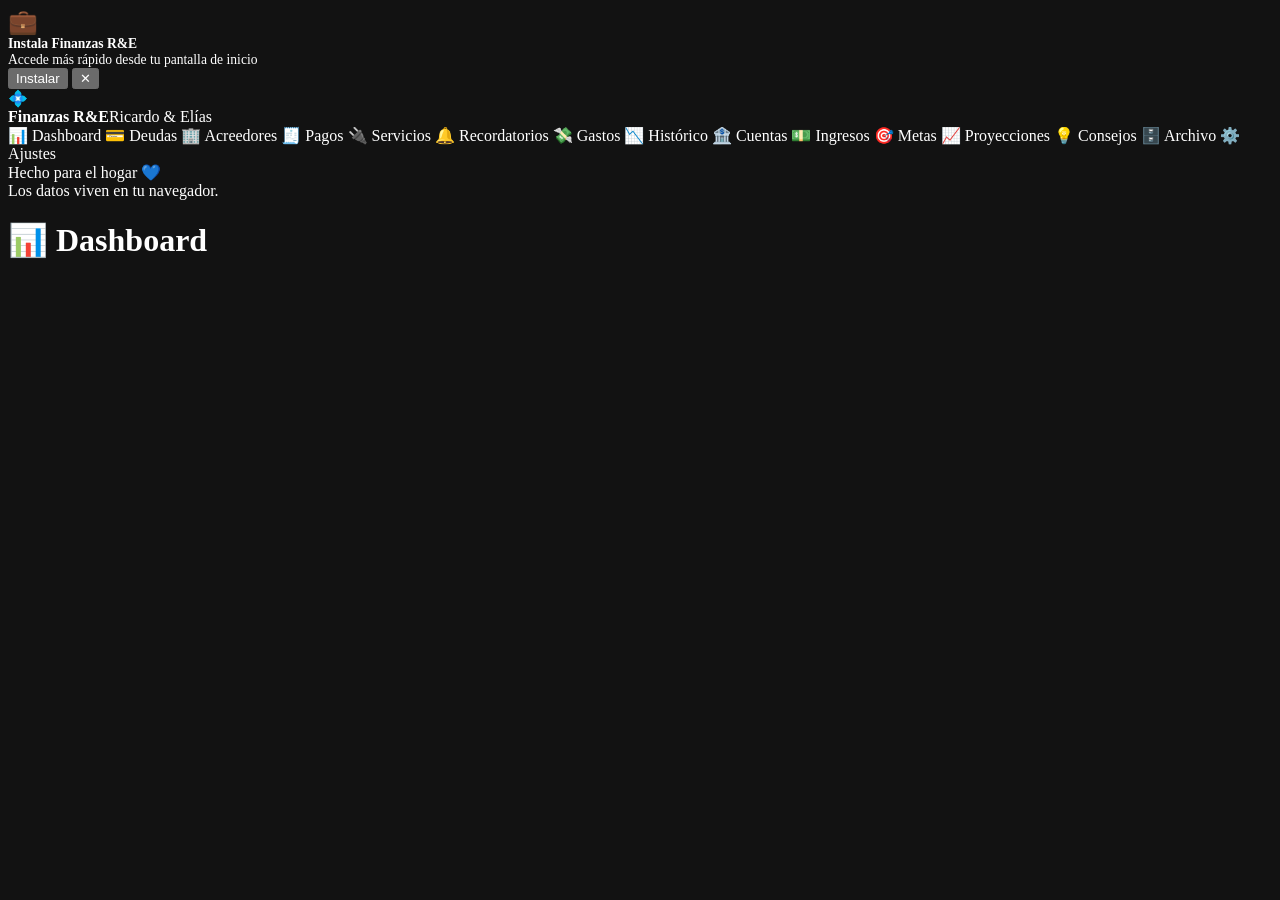
==== commit f91721fd: "Update index.html" ====
--- a/index.html
+++ b/index.html
@@ -6,138 +6,38 @@
 <meta name="color-scheme" content="dark">
 <meta name="theme-color" content="#6d7ff5">
 <meta name="apple-mobile-web-app-capable" content="yes">
-<meta name="apple-mobile-web-app-status-bar-style" content="black-translucent">
 <meta name="apple-mobile-web-app-title" content="Finanzas R&E">
 <link rel="manifest" href="manifest.json">
-<link rel="icon" type="image/svg+xml" href="data:image/svg+xml,%3Csvg xmlns='http://www.w3.org/2000/svg' viewBox='0 0 100 100'%3E%3Crect width='100' height='100' rx='22' fill='%236d7ff5'/%3E%3Cpath d='M22 32 h48 a8 8 0 0 1 8 8 v24 a8 8 0 0 1 -8 8 h-48 a8 8 0 0 1 -8 -8 v-24 a8 8 0 0 1 8 -8 z' fill='none' stroke='white' stroke-width='5'/%3E%3Cpath d='M62 48 h16 v12 h-16 a6 6 0 0 1 0 -12 z' fill='%2322d3ee'/%3E%3Ccircle cx='70' cy='54' r='2.5' fill='white'/%3E%3C/svg%3E">
-<link rel="apple-touch-icon" href="data:image/svg+xml,%3Csvg xmlns='http://www.w3.org/2000/svg' viewBox='0 0 100 100'%3E%3Crect width='100' height='100' rx='22' fill='%236d7ff5'/%3E%3Cpath d='M22 32 h48 a8 8 0 0 1 8 8 v24 a8 8 0 0 1 -8 8 h-48 a8 8 0 0 1 -8 -8 v-24 a8 8 0 0 1 8 -8 z' fill='none' stroke='white' stroke-width='5'/%3E%3Cpath d='M62 48 h16 v12 h-16 a6 6 0 0 1 0 -12 z' fill='%2322d3ee'/%3E%3Ccircle cx='70' cy='54' r='2.5' fill='white'/%3E%3C/svg%3E">
+<link rel="stylesheet" href="styles.css">
 <title>Finanzas R&E · Ricardo & Elías</title>
-<style>
-*{box-sizing:border-box;margin:0;padding:0}
-:root{--bg:#0a0f1c;--p:#121a30;--p2:#0e1526;--br:#20294a;--tx:#e9edf7;--mut:#8d99b8;--acc:#6d7ff5;--cy:#22d3ee;--ok:#2dd4a7;--wn:#f5b942;--or:#fb923c;--bd:#f0647a;--r:14px}
-body{font-family:'Segoe UI',system-ui,-apple-system,sans-serif;background:radial-gradient(1200px 600px at 80% -10%,#1b2650 0%,transparent 60%),var(--bg);color:var(--tx);min-height:100vh}
-#app{display:flex;min-height:100vh}
-aside{width:232px;background:var(--p2);border-right:1px solid var(--br);padding:20px 14px;position:sticky;top:0;height:100vh;display:flex;flex-direction:column;gap:18px;flex-shrink:0}
-.logo{display:flex;gap:10px;align-items:center;padding:6px 8px}
-.logo .lg{width:40px;height:40px;border-radius:12px;background:linear-gradient(135deg,var(--acc),var(--cy));display:flex;align-items:center;justify-content:center;font-size:20px}
-.logo b{display:block;font-size:.95rem}.logo span{font-size:.72rem;color:var(--mut)}
-nav{display:flex;flex-direction:column;gap:4px}
-.ni{padding:10px 12px;border-radius:10px;color:var(--mut);cursor:pointer;font-size:.9rem;display:flex;gap:10px;align-items:center;transition:.15s}
-.ni:hover{background:#1a2342;color:var(--tx)}
-.ni.on{background:linear-gradient(135deg,rgba(109,127,245,.22),rgba(34,211,238,.14));color:var(--tx);box-shadow:inset 0 0 0 1px rgba(109,127,245,.35)}
-.side-foot{margin-top:auto;font-size:.7rem;color:#5c6788;line-height:1.5}
-main{flex:1;padding:22px 26px;max-width:1280px;margin:0 auto;width:100%}
-header{display:flex;justify-content:space-between;align-items:center;margin-bottom:18px;flex-wrap:wrap;gap:8px}
-header h1{font-size:1.35rem}.date{color:var(--mut);font-size:.85rem;text-transform:capitalize}
-.card{background:var(--p);border:1px solid var(--br);border-radius:var(--r);padding:18px;margin-bottom:16px}
-.card.nopad{padding:0}.card h3{font-size:.95rem;margin-bottom:12px}
-.kpis{display:grid;grid-template-columns:repeat(auto-fit,minmax(215px,1fr));gap:12px;margin-bottom:16px}
-.kpi{background:var(--p);border:1px solid var(--br);border-radius:var(--r);padding:14px;display:flex;gap:12px;align-items:center}
-.kicon{width:42px;height:42px;border-radius:12px;background:#182242;display:flex;align-items:center;justify-content:center;font-size:20px;flex-shrink:0}
-.kval{font-size:1.1rem;font-weight:700}.ksub{font-size:.75rem;color:var(--mut);margin-top:2px}.kmut{font-size:.7rem;color:#5c6788;margin-top:2px}
-.kpi.ok .kval{color:var(--ok)}.kpi.bad .kval{color:var(--bd)}.kpi.warn .kval{color:var(--wn)}
-.grid2{display:grid;grid-template-columns:1fr 1fr;gap:16px}
-.tbl{width:100%;border-collapse:collapse;font-size:.87rem}
-.tbl th{text-align:left;padding:10px 14px;font-size:.68rem;text-transform:uppercase;letter-spacing:.06em;color:var(--mut);background:var(--p2)}
-.tbl td{padding:10px 14px;border-top:1px solid var(--br);vertical-align:middle}
-.tbl tr:hover td{background:rgba(109,127,245,.05)}
-.tscroll{overflow-x:auto}
-.b{padding:3px 10px;border-radius:999px;font-size:.7rem;font-weight:700;white-space:nowrap}
-.b.ok{background:rgba(45,212,167,.15);color:var(--ok)}.b.bad{background:rgba(240,100,122,.15);color:var(--bd)}
-.b.warn{background:rgba(245,185,66,.15);color:var(--wn)}.b.acc{background:rgba(109,127,245,.18);color:#aab4ff}
-.btn{border:1px solid var(--br);background:#182242;color:var(--tx);padding:9px 16px;border-radius:10px;cursor:pointer;font-size:.85rem;font-weight:600;transition:.15s}
-.btn:hover{filter:brightness(1.2)}
-.btn.primary{background:linear-gradient(135deg,var(--acc),#4f5bd5);border:none}
-.btn.warnb{background:rgba(245,185,66,.15);color:var(--wn)}.btn.badb{background:rgba(240,100,122,.15);color:var(--bd)}
-.ibtn{background:none;border:none;cursor:pointer;font-size:.95rem;padding:4px;border-radius:6px;opacity:.8}
-.ibtn:hover{opacity:1;background:#1a2342}
-.acts{white-space:nowrap;text-align:right}
-.toolbar{display:flex;gap:10px;align-items:center;margin-bottom:14px;flex-wrap:wrap}.toolbar .spacer{flex:1}
-select,input[type=text],input[type=number],input[type=date],input[type=search],input[type=password],input[type=month],textarea{background:var(--p2);border:1px solid var(--br);color:var(--tx);padding:9px 12px;border-radius:10px;font-size:.85rem;outline:none;font-family:inherit}
-select:focus,input:focus,textarea:focus{border-color:var(--acc)}
-input:disabled{opacity:.4;cursor:not-allowed}
-.chips{display:flex;gap:10px;flex-wrap:wrap;margin-bottom:14px}
-.chip{background:var(--p);border:1px solid var(--br);padding:8px 14px;border-radius:999px;font-size:.82rem;color:var(--mut)}.chip b{color:var(--tx)}
-.mut{color:var(--mut)}.small{font-size:.75rem}.center{text-align:center}
-.bad-t{color:var(--bd);font-weight:700}
-.link{color:var(--cy);cursor:pointer;text-decoration:underline}
-.alerts .al{padding:10px 14px;border-radius:10px;font-size:.85rem;margin-bottom:8px;border:1px solid}
-.al.bad{background:rgba(240,100,122,.1);border-color:rgba(240,100,122,.35)}
-.al.warn{background:rgba(245,185,66,.08);border-color:rgba(245,185,66,.3)}
-.al.ok{background:rgba(45,212,167,.08);border-color:rgba(45,212,167,.3)}
-.al{padding:10px 14px;border-radius:10px;font-size:.85rem;margin-bottom:10px;border:1px solid}
-.donutwrap{display:flex;gap:18px;align-items:center;flex-wrap:wrap}
-#cDonut,#cGasto{flex:0 0 230px;width:230px}
-.leg{display:flex;flex-direction:column;gap:8px;font-size:.85rem;min-width:200px}
-.lrow{display:flex;gap:8px;align-items:center}.lrow b{margin-left:auto;padding-left:14px}
-.dot{width:10px;height:10px;border-radius:50%;display:inline-block}
-.bar-row{display:grid;grid-template-columns:170px 1fr 90px;gap:10px;align-items:center;margin-bottom:10px;font-size:.8rem}
-.bar-track{background:var(--p2);border-radius:99px;height:12px;overflow:hidden}
-.bar-fill{height:100%;background:linear-gradient(90deg,var(--acc),var(--cy));border-radius:99px}
-.bar-val{text-align:right;color:var(--mut)}
-.person-head{display:flex;gap:12px;align-items:center;margin-bottom:10px}
-.avatar{width:44px;height:44px;border-radius:50%;background:linear-gradient(135deg,var(--acc),var(--cy));display:flex;align-items:center;justify-content:center;font-weight:800;font-size:1.1rem}
-.big{font-size:1.7rem;font-weight:800;margin-top:8px}
-.fgrid{display:grid;grid-template-columns:1fr 1fr;gap:12px;margin-bottom:14px}
-.fgrid label{font-size:.78rem;color:var(--mut);display:flex;flex-direction:column;gap:6px}
-.res3{display:grid;grid-template-columns:repeat(3,1fr);gap:10px;margin:14px 0}.res3 b{font-size:1rem}
-canvas{width:100%;display:block}
-.consejo{display:flex;gap:14px;border-left:4px solid var(--br)}
-.consejo.ok{border-left-color:var(--ok)}.consejo.bad{border-left-color:var(--bd)}
-.consejo.warn{border-left-color:var(--wn)}.consejo.info{border-left-color:var(--cy)}
-.cicon{font-size:1.6rem}
-code{background:var(--p2);border:1px solid var(--br);border-radius:6px;padding:1px 6px;font-size:.78rem}
-#modal .back{position:fixed;inset:0;background:rgba(5,8,18,.72);backdrop-filter:blur(3px);display:flex;align-items:center;justify-content:center;z-index:50;padding:20px}
-#modal .box{background:var(--p);border:1px solid var(--br);border-radius:16px;padding:22px;width:100%;max-width:540px;max-height:90vh;overflow:auto}
-#modal h3{margin-bottom:16px}
-#modal label{display:block;font-size:.78rem;color:var(--mut);margin-bottom:12px}
-#modal input,#modal select,#modal textarea{width:100%;margin-top:6px}
-#modal input[type=checkbox]{width:auto;margin-top:6px}
-.acts2{display:flex;justify-content:flex-end;gap:10px;margin-top:8px}
-ul{padding-left:20px;line-height:1.8}
-#lockScreen{position:fixed;inset:0;z-index:100;background:var(--bg);display:flex;align-items:center;justify-content:center;padding:20px}
-.lockbox{background:var(--p);border:1px solid var(--br);border-radius:20px;padding:36px 32px;max-width:360px;width:100%;text-align:center;display:flex;flex-direction:column;gap:14px;align-items:center}
-.lockbox .lg{width:64px;height:64px;font-size:32px;border-radius:16px;background:linear-gradient(135deg,var(--acc),var(--cy));display:flex;align-items:center;justify-content:center}
-.lockbox h2{font-size:1.2rem}.lockbox input{width:100%}.lockbox button{width:100%}
-.hist-mini{display:flex;flex-wrap:wrap;gap:6px;margin-top:8px}
-.hist-chip{background:var(--p2);border:1px solid var(--br);border-radius:8px;padding:3px 8px;font-size:.68rem;color:var(--mut)}
-#installBanner{position:fixed;bottom:20px;left:50%;transform:translateX(-50%);background:var(--p);border:1px solid var(--acc);border-radius:16px;padding:16px;display:none;align-items:center;gap:12px;z-index:90;box-shadow:0 10px 30px rgba(0,0,0,.5);max-width:90%}
-@media(max-width:980px){
- #app{flex-direction:column}
- aside{width:100%;height:auto;position:static;flex-direction:row;align-items:center;gap:10px;padding:12px}
- nav{flex-direction:row;overflow-x:auto;flex:1}
- .ni{white-space:nowrap;padding:8px 10px}.side-foot{display:none}
- .grid2{grid-template-columns:1fr}
- .bar-row{grid-template-columns:120px 1fr 80px}
- main{padding:16px}
-}
-</style>
 </head>
 <body>
 <div id="installBanner">
   <div style="font-size:24px">💼</div>
   <div style="font-size:.85rem"><b>Instala Finanzas R&E</b><br><span class="mut small">Accede más rápido desde tu pantalla de inicio</span></div>
-  <button class="btn primary" id="btnInstall" style="padding:8px 16px">Instalar</button>
-  <button class="btn" id="btnDismiss" style="padding:8px 12px">✕</button>
+  <button class="btn primary" id="btnInstall">Instalar</button>
+  <button class="btn" id="btnDismiss">✕</button>
 </div>
+
 <div id="lockScreen" style="display:none">
   <div class="lockbox">
-    <div class="lg">🔐</div>
-    <h2>Finanzas R&E</h2>
+    <div class="lg">🔐</div><h2>Finanzas R&E</h2>
     <p class="mut small">Ingresa tu contraseña para continuar</p>
     <input type="password" id="lockPass" placeholder="Contraseña" onkeydown="if(event.key==='Enter')tryUnlock()">
     <button class="btn primary" onclick="tryUnlock()">Desbloquear</button>
-    <div id="lockError" style="color:#f0647a;font-size:.85rem;min-height:18px"></div>
+    <div id="lockError"></div>
   </div>
 </div>
+
 <div id="app">
  <aside>
   <div class="logo"><div class="lg">💠</div><div><b>Finanzas R&amp;E</b><span>Ricardo &amp; Elías</span></div></div>
   <nav>
    <a class="ni on" data-v="dashboard" onclick="nav('dashboard')">📊 Dashboard</a>
    <a class="ni" data-v="deudas" onclick="nav('deudas')">💳 Deudas</a>
+   <a class="ni" data-v="acreedores" onclick="nav('acreedores')">🏢 Acreedores</a>
    <a class="ni" data-v="pagos" onclick="nav('pagos')">🧾 Pagos</a>
-   <a class="ni" data-v="servicios" onclick="nav('servicios')">🔌 Servicios y pagos</a>
+   <a class="ni" data-v="servicios" onclick="nav('servicios')">🔌 Servicios</a>
    <a class="ni" data-v="recordatorios" onclick="nav('recordatorios')">🔔 Recordatorios</a>
    <a class="ni" data-v="gastos" onclick="nav('gastos')">💸 Gastos</a>
    <a class="ni" data-v="historico" onclick="nav('historico')">📉 Histórico</a>
@@ -157,1303 +57,12 @@
  </main>
 </div>
 <div id="modal"></div>
-<script>
-'use strict';
-/* ============ CRIPTOGRAFÍA ============ */
-var sha256=function(ascii){
- function rightRotate(v,a){return (v>>>a)|(v<<(32-a));}
- var mathPow=Math.pow,maxWord=mathPow(2,32),len='length',i,j,result='';
- var words=[],asciiBitLength=ascii[len]*8;
- var hash=sha256.h=sha256.h||[],k=sha256.k=sha256.k||[],primeCounter=k[len];
- var isComposite={};
- for(var candidate=2;primeCounter<64;candidate++){
-  if(!isComposite[candidate]){
-   for(i=0;i<313;i+=candidate)isComposite[i]=candidate;
-   hash[primeCounter]=(mathPow(candidate,.5)*maxWord)|0;
-   k[primeCounter++]=(mathPow(candidate,1/3)*maxWord)|0;
-  }
- }
- ascii+='\x80';
- while(ascii[len]%64-56)ascii+='\x00';
- for(i=0;i<ascii[len];i++){j=ascii.charCodeAt(i);if(j>>8)return;words[i>>2]|=j<<((3-i)%4)*8;}
- words[words[len]]=((asciiBitLength/maxWord)|0);
- words[words[len]]=(asciiBitLength);
- for(j=0;j<words[len];){
-  var w=words.slice(j,j+=16),oldHash=hash;hash=hash.slice(0,8);
-  for(i=0;i<64;i++){
-   var w15=w[i-15],w2=w[i-2],a=hash[0],e=hash[4];
-   var temp1=hash[7]+(rightRotate(e,6)^rightRotate(e,11)^rightRotate(e,25))+((e&hash[5])^((~e)&hash[6]))+k[i]
-    +(w[i]=(i<16)?w[i]:(w[i-16]+(rightRotate(w15,7)^rightRotate(w15,18)^(w15>>>3))+w[i-7]+(rightRotate(w2,17)^rightRotate(w2,19)^(w2>>>10)))|0);
-   var temp2=(rightRotate(a,2)^rightRotate(a,13)^rightRotate(a,22))+((a&hash[1])^(a&hash[2])^(hash[1]&hash[2]));
-   hash=[(temp1+temp2)|0].concat(hash);hash[4]=(hash[4]+temp1)|0;
-  }
-  for(i=0;i<8;i++)hash[i]=(hash[i]+oldHash[i])|0;
- }
- for(i=0;i<8;i++){for(j=3;j+1;j--){var b=(hash[i]>>(j*8))&255;result+=((b<16)?0:'')+b.toString(16);}}
- return result;
-};
-function sha256s(s){ return sha256(unescape(encodeURIComponent(s))); }
-function genSalt(){var s='',c='abcdef0123456789';for(var i=0;i<16;i++)s+=c[Math.floor(Math.random()*c.length)];return s;}
-function kdf(pass,salt){ var kk=unescape(encodeURIComponent(pass))+salt; for(var i=0;i<2000;i++)kk=sha256(kk); return kk; }
-function hashPass(pass,salt){ return kdf(pass,salt); }
-function strToBytes(str){ var s=unescape(encodeURIComponent(str)),o=[]; for(var i=0;i<s.length;i++)o.push(s.charCodeAt(i)); return o; }
-function bytesToStr(bytes){ var s=''; bytes.forEach(function(b){s+=String.fromCharCode(b);}); return decodeURIComponent(escape(s)); }
-function bytesToB64(bytes){ var s=''; bytes.forEach(function(b){s+=String.fromCharCode(b);}); return btoa(s); }
-function b64ToBytes(b64){ var s=atob(b64),o=[]; for(var i=0;i<s.length;i++)o.push(s.charCodeAt(i)); return o; }
-function keystream(key,nonce,len){
- var out=[],c=0;
- while(out.length<len){
-  var h=sha256(key+':'+nonce+':'+c);
-  for(var i=0;i<h.length;i+=2)out.push(parseInt(h.substr(i,2),16));
-  c++;
- }
- return out.slice(0,len);
-}
-function encryptBackup(jsonStr,pass){
- var salt=genSalt(),key=kdf(pass,salt),nonce=genSalt();
- var bytes=strToBytes(jsonStr);
- var ks=keystream(key,nonce,bytes.length);
- var enc=bytes.map(function(b,i){return b^ks[i];});
- var tag=sha256(key+':'+sha256s(jsonStr));
- return {v:1,salt:salt,nonce:nonce,tag:tag,data:bytesToB64(enc)};
-}
-function decryptBackup(obj,pass){
- var key=kdf(pass,obj.salt);
- var bytes=b64ToBytes(obj.data);
- var ks=keystream(key,obj.nonce,bytes.length);
- var dec=bytes.map(function(b,i){return b^ks[i];});
- var str=bytesToStr(dec);
- var tag=sha256(key+':'+sha256s(str));
- if(tag!==obj.tag)return null;
- return str;
-}
-/* ============ ESTADO ============ */
-const KEY='finanzas_re_v1';
-const PERSONAS=['Ricardo','Elías'];
-const uid=()=>'x'+Date.now().toString(36)+Math.random().toString(36).slice(2,7);
-const fmt=n=>'$'+Math.round(+n||0).toLocaleString('es-CL');
-const $=s=>document.querySelector(s);
-const esc=s=>String(s??'').replace(/[&<>"']/g,c=>({'&':'&amp;','<':'&lt;','>':'&gt;','"':'&quot;',"'":'&#39;'}[c]));
-const hoy=new Date(); hoy.setHours(0,0,0,0);
-const diasHasta=iso=>{ if(!iso)return null; const d=new Date(iso+'T00:00:00'); return Math.round((d-hoy)/864e5); };
-const fdate=iso=>{ if(!iso)return '—'; const p=iso.split('-'); return p[2]+'-'+p[1]+'-'+p[0]; };
-const mesTxt=d=>d.toLocaleDateString('es-CL',{year:'numeric',month:'long'});
-const mesActual=()=>{const n=new Date();return n.getFullYear()+'-'+String(n.getMonth()+1).padStart(2,'0');};
-const MESES_N=['Ene','Feb','Mar','Abr','May','Jun','Jul','Ago','Sep','Oct','Nov','Dic'];
-const mesLabel=m=>{const p=m.split('-');return MESES_N[parseInt(p[1])-1]+' '+p[0];};
-const mesLabelCorto=m=>{const p=m.split('-');return MESES_N[parseInt(p[1])-1]+' '+p[0].slice(2);};
-function seed(){
- const u=()=>'s'+Math.random().toString(36).slice(2,10);
- const D=(nombre,entidad,responsable,tipo,saldo,cuota,estado,limite,venc,notas)=>({id:u(),nombre,entidad,responsable,tipo,saldo,cuota,estado,limite:limite||0,venc:venc||'',notas:notas||'',archivado:false,tienePagoMinimo:false,pagoMinimo:0});
- const S=(nombre,monto,vence,estado,responsable)=>({id:u(),nombre,monto,vence,estado,responsable});
- const C=(persona,banco,tipo,numero,moneda,estado,uso)=>({id:u(),persona,banco,tipo,numero,moneda,estado,uso:uso||'',saldo:0,archivado:false});
- return {
-  ingresos:[
-   {id:u(),persona:'Ricardo',monto:0,fuente:'Sueldo líquido (editar)'},
-   {id:u(),persona:'Elías',monto:0,fuente:'Sueldo líquido (editar)'}
-  ],
-  deudas:[
-   D('CMR Ricardo','Banco Falabella','Ricardo','Tarjeta de Crédito',131051,149520,'Vigente',130000,'2026-05-05'),
-   D('CMR Elías','Banco Falabella','Elías','Tarjeta de Crédito',207650,218070,'Vigente',200000,'2026-05-10'),
-   D('Visa Smart+ BancoEstado','BancoEstado','Elías','Tarjeta de Crédito',628222,628222,'Pagada',520000,'2026-05-12'),
-   D('La Polar Visa','La Polar','Ricardo','Tarjeta de Crédito',1121059,1080286,'Morosa'),
-   D('ABC Visa','ABC Din','Ricardo','Tarjeta de Crédito',3176780,1789196,'Morosa'),
-   D('Líder BCI','Líder Servicios Financieros','Ricardo','Tarjeta de Crédito',4488573,848635,'Morosa'),
-   D('SB Pay','SalcoBrand','Ricardo','Tarjeta de Crédito',1712037,274644,'Vigente',1480000,'2026-06-05'),
-   D('Unipay Elías','Unimarc','Elías','Tarjeta de Crédito',35553,35553,'Morosa'),
-   D('Unipay Ricardo','Unimarc','Ricardo','Tarjeta de Crédito',82119,82119,'Morosa'),
-   D('Hites Elías','Hites','Elías','Tarjeta de Crédito',339960,14165,'Vigente',50000,'2026-06-05'),
-   D('Hites Ricardo','Hites','Ricardo','Tarjeta de Crédito',192233,15374,'Morosa',50000),
-   D('Mercado Pago (sin tarjeta)','Mercado Pago','Ricardo','Tarjeta de Crédito',28000,14000,'Morosa',39000,'2026-05-01'),
-   D('Línea de Crédito','Banco Falabella','Ricardo','Línea de Crédito',249237,0,'Vigente',250000),
-   D('Crédito Consumo (cuota 1/11)','BancoEstado','Elías','Crédito de Consumo',751300,68300,'Vigente',0,'2026-07-10','PAC Cuenta RUT')
-  ],
-  servicios:[
-   S('Enel (luz)',75282,'2026-06-10','Pendiente','Ambos'),
-   S('Aguas Andinas',8070,'2026-05-15','Pendiente','Ambos'),
-   S('Internet Entel',18490,'2026-05-06','Pagada','Ambos'),
-   S('Celulares Entel',18110,'2026-05-06','Pagada','Ambos'),
-   S('Zapping TV',19900,'2026-05-03','Pagada','Ambos'),
-   S('YouTube Premium',11000,'2026-05-01','Pagada','Ambos'),
-   S('Microsoft 365',10490,'2026-05-13','Pagada','Ricardo'),
-   S('Google One',1790,'2026-05-03','Pagada','Ricardo'),
-   S('Wallet app',2200,'2026-05-21','Pendiente','Ricardo'),
-   S('Arriendo Depto',325000,'2026-05-05','Pagada','Ambos'),
-   S('Arriendo Bodega',38710,'2026-05-01','Pagada','Ambos'),
-   S('Gastos Comunes Depto',72428,'2026-05-15','Pendiente','Ambos'),
-   S('Gastos Comunes Bodega',5099,'2026-05-15','Pendiente','Ambos')
-  ],
-  cuentas:[
-   C('Ricardo','BancoEstado','Cuenta RUT','13328405','CLP','Activa'),
-   C('Ricardo','BancoEstado','Cuenta Corriente','34800034436','CLP','Activa'),
-   C('Ricardo','BancoEstado','Cuenta de Ahorro','34861310495','CLP','Activa','Ahorro Premium'),
-   C('Ricardo','BancoEstado','Cuenta de Ahorro','34861322809','CLP','Activa','Plazo Vivienda Giro Diferido'),
-   C('Ricardo','BancoEstado','Cuenta de Ahorro','30560122973','CLP','Activa','Platino Giro Diferido'),
-   C('Ricardo','MetroMuv','Cuenta Vista / Prepago','13328405','CLP','Activa','Transporte'),
-   C('Ricardo','Banco Falabella','Cuenta Corriente','19990043332','CLP','Activa'),
-   C('Ricardo','Banco Falabella','Cuenta Vista','55040174434','CLP','Activa'),
-   C('Ricardo','Banco Falabella','Cuenta de Ahorro','80-370-0000799-4','CLP','Activa'),
-   C('Ricardo','Banco Falabella','Cuenta de Ahorro','80-980-0110807-6','CLP','Activa'),
-   C('Ricardo','Banco Falabella','Línea de Crédito','2-999-004333-7','CLP','Activa','Línea de crédito'),
-   C('Ricardo','Scotiabank','Cuenta Corriente','983942997','CLP','Activa'),
-   C('Ricardo','Scotiabank','Cuenta Corriente USD','90983943004','USD','Activa','Dólares'),
-   C('Ricardo','Scotiabank','Cuenta Corriente','986041923','CLP','Activa','Renta Diaria (ahorro)'),
-   C('Ricardo','Scotiabank','Cuenta Corriente','992095393','CLP','Activa','Renta Plus (ahorro)'),
-   C('Ricardo','Santander','Cuenta Vista','1708224738','CLP','Activa'),
-   C('Ricardo','Banco Bice','Cuenta Vista','989037814','CLP','Activa'),
-   C('Ricardo','Banco Bice','Cuenta de Ahorro','140107514','CLP','Activa','Cuenta Digital Ahorro'),
-   C('Ricardo','Banco Consorcio','Cuenta Corriente','4310275011','CLP','Activa'),
-   C('Ricardo','Banco Itaú','Cuenta Corriente','1332840500','CLP','Activa','Cuenta Itú'),
-   C('Ricardo','Banco Ripley','Cuenta Corriente','4016071861','CLP','Activa'),
-   C('Ricardo','BCI / MACH','Cuenta Corriente','777913328405','CLP','Activa'),
-   C('Ricardo','Mercado Pago','Cuenta Vista / Prepago','1079195851','CLP','Activa'),
-   C('Ricardo','Tenpo','Cuenta Vista / Prepago','111113328405','CLP','Activa'),
-   C('Ricardo','Tapp','Cuenta Vista / Prepago','13328405','CLP','Activa'),
-   C('Ricardo','Los Héroes','Cuenta Vista / Prepago','113328405','CLP','Inactiva'),
-   C('Ricardo','Copec Pay','Cuenta Vista / Prepago','11332840501','CLP','Activa'),
-   C('Ricardo','Coopeuch','Cuenta Vista / Prepago','200821959','CLP','Activa'),
-   C('Ricardo','Global66','Cuenta Vista / Prepago','11346403','CLP','Activa'),
-   C('Ricardo','Prex','Cuenta Vista / Prepago','10020014','CLP','Activa'),
-   C('Elías','BancoEstado','Cuenta RUT','13145464','CLP','Activa'),
-   C('Elías','BancoEstado','Cuenta de Ahorro','33861413581','CLP','Activa','Plazo Vivienda Giro Diferido'),
-   C('Elías','BancoEstado','Cuenta de Ahorro','12860143761','CLP','Activa','Platino Giro Diferido'),
-   C('Elías','Banco Falabella','Cuenta Corriente','15410133564','CLP','Activa'),
-   C('Elías','Banco Falabella','Línea de Crédito','2-541-013356-9','CLP','Activa','Línea de crédito'),
-   C('Elías','Scotiabank','Cuenta Corriente','983977677','CLP','Activa'),
-   C('Elías','Scotiabank','Cuenta Corriente USD','90983977685','USD','Activa','Dólares'),
-   C('Elías','Scotiabank','Cuenta Corriente','986042660','CLP','Activa','Renta Diaria (ahorro)'),
-   C('Elías','BCI / MACH','Cuenta Corriente','777913145464','CLP','Activa'),
-   C('Elías','Santander','Cuenta Vista','5613145464','CLP','Bloqueada'),
-   C('Elías','Mercado Pago','Cuenta Vista / Prepago','1005941552','CLP','Activa'),
-   C('Elías','Copec Pay','Cuenta Vista / Prepago','11314546401','CLP','Activa'),
-   C('Elías','Global66','Cuenta Vista / Prepago','13308434','CLP','Activa'),
-   C('Elías','Tapp Caja Los Andes','Cuenta Vista / Prepago','13145464','CLP','Activa'),
-   C('Elías','Los Héroes','Cuenta Vista / Prepago','113145464','CLP','Activa'),
-   C('Elías','Tenpo','Cuenta Vista / Prepago','111113145464','CLP','Activa'),
-   C('Elías','MetroMuv','Cuenta Vista / Prepago','13145464','CLP','Activa','Transporte')
-  ],
-  gastos:[],
-  metas:[],
-  presupuesto:{},
-  histoIngresos:{},
-  pagos:[],
-  sync:{enabled:false,url:'',room:'',apiKey:'',email:''},
-  updatedAt:0,
-  config:{passHash:null,passSalt:null,anticipoDias:7,notif:false}
- };
-}
-function load(){ try{const r=localStorage.getItem(KEY); if(r){const d=JSON.parse(r); if(d&&d.deudas&&d.cuentas){
-  d.gastos=d.gastos||[]; d.metas=d.metas||[]; d.pagos=d.pagos||[];
-  d.config=d.config||{passHash:null,passSalt:null,anticipoDias:7,notif:false};
-  if(d.config.anticipoDias==null)d.config.anticipoDias=7;
-  if(d.config.notif==null)d.config.notif=false;
-  d.presupuesto=d.presupuesto||{}; d.histoIngresos=d.histoIngresos||{};
-  d.sync=d.sync||{enabled:false,url:'',room:'',apiKey:'',email:''};
-  d.updatedAt=d.updatedAt||0;
-  d.deudas.forEach(x=>{ if(x.archivado===undefined)x.archivado=false; if(x.estado==='Activa')x.estado='Vigente'; if(x.estado==='En mora')x.estado='Morosa'; if(x.tienePagoMinimo===undefined)x.tienePagoMinimo=false; if(x.pagoMinimo===undefined)x.pagoMinimo=0; });
-  d.cuentas.forEach(x=>{ if(x.archivado===undefined)x.archivado=false; });
-  return d; }}}catch(e){} return seed(); }
-let db=load();
-function persist(){ try{localStorage.setItem(KEY,JSON.stringify(db));}catch(e){} }
-persist();
-/* ============ SESIÓN NUBE ============ */
-const AUTHKEY='finanzas_re_auth_v1';
-let sess=loadSess();
-function loadSess(){ try{return JSON.parse(localStorage.getItem(AUTHKEY)||'null');}catch(e){return null;} }
-function saveSess(s){ sess=s; try{localStorage.setItem(AUTHKEY,JSON.stringify(s));}catch(e){} }
-function clearSess(){ sess=null; try{localStorage.removeItem(AUTHKEY);}catch(e){} }
-/* ============ SYNC FIREBASE ============ */
-let syncTimer=null, suppressPush=false;
-function syncReady(){ return db.sync&&db.sync.enabled&&db.sync.url&&db.sync.room; }
-function authRequired(){ return !!(db.sync&&db.sync.apiKey); }
-function syncPath(){ return db.sync.url.replace(/\/$/,'')+'/'+db.sync.room+'/data.json'; }
-function fbErr(m){
- const map={'EMAIL_EXISTS':'Ese correo ya tiene cuenta. Usa "Iniciar sesión".','INVALID_PASSWORD':'Contraseña incorrecta.','EMAIL_NOT_FOUND':'No existe cuenta con ese correo.','INVALID_EMAIL':'Correo inválido.','WEAK_PASSWORD':'La contraseña debe tener al menos 6 caracteres.','TOO_MANY_ATTEMPTS_TRY_LATER':'Demasiados intentos. Espera unos minutos.','USER_DISABLED':'Cuenta deshabilitada.','INVALID_LOGIN_CREDENTIALS':'Correo o contraseña incorrectos.'};
- return map[m]||m||'Error de autenticación';
-}
-async function fbSignUp(email,pass){
- const r=await fetch('https://identitytoolkit.googleapis.com/v1/accounts:signUp?key='+encodeURIComponent(db.sync.apiKey),{method:'POST',headers:{'Content-Type':'application/json'},body:JSON.stringify({email:email,password:pass,returnSecureToken:true})});
- const j=await r.json().catch(()=>({}));
- if(!r.ok)throw new Error(fbErr(j.error&&j.error.message));
- return j;
-}
-async function fbSignIn(email,pass){
- const r=await fetch('https://identitytoolkit.googleapis.com/v1/accounts:signInWithPassword?key='+encodeURIComponent(db.sync.apiKey),{method:'POST',headers:{'Content-Type':'application/json'},body:JSON.stringify({email:email,password:pass,returnSecureToken:true})});
- const j=await r.json().catch(()=>({}));
- if(!r.ok)throw new Error(fbErr(j.error&&j.error.message));
- return j;
-}
-async function fbRefresh(){
- const r=await fetch('https://securetoken.googleapis.com/v1/token?key='+encodeURIComponent(db.sync.apiKey),{method:'POST',headers:{'Content-Type':'application/x-www-form-urlencoded'},body:'grant_type=refresh_token&refresh_token='+encodeURIComponent(sess.refreshToken)});
- const j=await r.json().catch(()=>({}));
- if(!r.ok||!j.id_token)throw new Error('Sesión expirada');
- return j;
-}
-async function cloudToken(){
- if(!sess)return null;
- if(Date.now()>sess.expiresAt-120000){
-  try{
-   const j=await fbRefresh();
-   saveSess({email:sess.email,idToken:j.id_token,refreshToken:j.refresh_token,expiresAt:Date.now()+(+j.expires_in)*1000});
-  }catch(e){ clearSess(); render(); return null; }
- }
- return sess.idToken;
-}
-async function pushCloud(){
- if(!syncReady()||suppressPush)return;
- let q='';
- if(authRequired()){
-  const t=await cloudToken();
-  if(!t){ if(view==='ajustes')updateSyncUI(); return; }
-  q='?auth='+encodeURIComponent(t);
- }
- try{
-  const r=await fetch(syncPath()+q,{method:'PUT',headers:{'Content-Type':'application/json'},body:JSON.stringify({updatedAt:db.updatedAt,payload:db})});
-  if(r.status===401){ clearSess(); render(); return; }
-  if(r.ok){ db.sync.lastSync=Date.now(); persist(); if(view==='ajustes')updateSyncUI(); }
- }catch(e){}
-}
-async function pullCloud(){
- if(!syncReady())return;
- let q='';
- if(authRequired()){
-  const t=await cloudToken();
-  if(!t){ if(view==='ajustes')updateSyncUI(); return; }
-  q='?auth='+encodeURIComponent(t);
- }
- try{
-  const r=await fetch(syncPath()+q);
-  if(r.status===401){ clearSess(); render(); return; }
-  if(!r.ok)return;
-  const remote=await r.json();
-  if(!remote||!remote.payload){ if(db.updatedAt)await pushCloud(); return; }
-  if(remote.updatedAt>(db.updatedAt||0)){
-   suppressPush=true;
-   db=remote.payload; db.sync=db.sync||{enabled:false,url:'',room:'',apiKey:'',email:''};
-   persist(); render();
-   setTimeout(()=>{suppressPush=false;},300);
-  } else if(db.updatedAt>remote.updatedAt){ await pushCloud(); }
-  db.sync.lastSync=Date.now(); persist();
-  if(view==='ajustes')updateSyncUI();
- }catch(e){}
-}
-function startSync(){
- if(syncTimer){clearInterval(syncTimer);syncTimer=null;}
- if(!syncReady())return;
- if(authRequired()&&!sess)return;
- pullCloud();
- syncTimer=setInterval(pullCloud,10000);
-}
-function save(){ db.updatedAt=Date.now(); persist(); pushCloud(); }
-async function manualSync(){
- if(!syncReady()){alert('Primero configura y activa la sincronización.');return;}
- if(authRequired()&&!sess){alert('Inicia sesión primero.');return;}
- await pushCloud(); await pullCloud(); alert('🔄 Sincronizado.');
-}
-function genRoom(){ let s='';const c='abcdefghijkmnpqrstuvwxyz23456789';for(let i=0;i<12;i++)s+=c[Math.floor(Math.random()*c.length)];return s; }
-function syncConfigModal(){
- showModal({title:'Configurar sincronización en la nube',values:{url:(db.sync&&db.sync.url)||'',apiKey:(db.sync&&db.sync.apiKey)||''},fields:[
-  {n:'url',l:'URL de Firebase Realtime Database',req:1,ph:'https://tu-proyecto-default-rtdb.firebaseio.com'},
-  {n:'apiKey',l:'API Key de Firebase (recomendada: activa el acceso con cuenta)',ph:'AIza… (Configuración del proyecto → General)'}
- ],submit:data=>{
-  let u=(data.url||'').trim();
-  if(!u){ alert('Ingresa la URL de la base de datos.'); return false; }
-  if(!/^https:\/\//i.test(u)){ alert('La URL debe comenzar con https://'); return false; }
-  db.sync=db.sync||{}; db.sync.url=u.replace(/\/$/,'');
-  db.sync.apiKey=(data.apiKey||'').trim();
-  if(!db.sync.room)db.sync.room=genRoom();
-  save(); render();
- }});
-}
-function syncCode(){ return btoa(unescape(encodeURIComponent(JSON.stringify({u:db.sync.url,r:db.sync.room,k:db.sync.apiKey||''})))); }
-function copySyncCode(){
- if(!db.sync||!db.sync.url){ alert('Primero configura la base de datos.'); return; }
- const c=syncCode();
- if(navigator.clipboard){ navigator.clipboard.writeText(c).then(()=>alert('📋 Código copiado.\nPégalo en el otro dispositivo con "Vincular este dispositivo".')); }
- else{ prompt('Copia este código:',c); }
-}
-function linkDeviceModal(){
- showModal({title:'Vincular este dispositivo',values:{},fields:[
-  {n:'code',l:'Código de vinculación',ph:'Pega aquí el código copiado del otro dispositivo'}
- ],submit:data=>{
-  try{
-   const o=JSON.parse(decodeURIComponent(escape(atob((data.code||'').trim()))));
-   if(!o.u||!o.r)throw 0;
-   db.sync=db.sync||{}; db.sync.url=o.u; db.sync.room=o.r; db.sync.apiKey=o.k||''; db.sync.enabled=true;
-   save(); render();
-   if(authRequired()&&!sess){ alert('✅ Dispositivo vinculado. Ahora inicia sesión con la cuenta familiar.'); cloudLoginModal('in'); }
-   else { startSync(); alert('✅ Dispositivo vinculado y sincronización activada.'); }
-  }catch(e){ alert('Código inválido. Cópialo completo desde el otro dispositivo.'); return false; }
- }});
-}
-function toggleSync(){
- db.sync=db.sync||{};
- if(!db.sync.url){ syncConfigModal(); return; }
- db.sync.enabled=!db.sync.enabled; save();
- if(db.sync.enabled){
-  if(authRequired()&&!sess){ cloudLoginModal('in'); }
-  else startSync();
- } else {
-  if(syncTimer){clearInterval(syncTimer);syncTimer=null;}
- }
- render();
-}
-function cloudLoginModal(mode){
- showModal({title:mode==='up'?'➕ Crear cuenta familiar en la nube':'🔑 Iniciar sesión en la nube',values:{email:(db.sync&&db.sync.email)||''},fields:[
-  {n:'email',l:'Correo electrónico',req:1,ph:'familia@correo.com'},
-  {n:'pass',l:'Contraseña (mínimo 6 caracteres)',type:'password',req:1}
- ],submit:async data=>{
-  if(!db.sync||!db.sync.apiKey){ alert('Primero configura la base de datos con su API Key.'); return false; }
-  try{
-   const j=mode==='up'?await fbSignUp(data.email,data.pass):await fbSignIn(data.email,data.pass);
-   saveSess({email:data.email,idToken:j.idToken,refreshToken:j.refreshToken,expiresAt:Date.now()+(+j.expiresIn)*1000});
-   db.sync.email=data.email;
-   db.updatedAt=Date.now(); persist();
-   alert(mode==='up'?'✅ Cuenta creada y sesión iniciada. Usen este mismo correo en ambos dispositivos.':'✅ Sesión iniciada.');
-   startSync();
-  }catch(e){ alert('❌ '+e.message); return false; }
- }});
-}
-function cloudLogout(){ clearSess(); render(); }
-function updateSyncUI(){
- const st=$('#sync-status'); if(!st)return;
- let html='';
- if(!db.sync||!db.sync.url){
-  html='<div class="al warn">No configurada. Presiona <b>"Configurar base de datos"</b> para comenzar.</div>';
- } else if(!db.sync.enabled){
-  html='<div class="al warn">Configurada pero <b>desactivada</b> · '+esc(db.sync.url.replace('https://',''))+'</div>';
- } else if(authRequired()&&!sess){
-  html='<div class="al bad">🔑 Sincronización activa, pero <b>debes iniciar sesión</b> para proteger los datos.</div>';
- } else if(authRequired()&&sess){
-  html='<div class="al ok">☁️ Sincronización <b>activa y protegida</b> · Cuenta: <b>'+esc(sess.email)+'</b>'+(db.sync.lastSync?' · Últ. mov.: '+new Date(db.sync.lastSync).toLocaleTimeString('es-CL'):'')+'</div>';
- } else {
-  html='<div class="al ok">☁️ Sincronización <b>activa</b> · Sala <b>'+esc(db.sync.room)+'</b>'+(db.sync.lastSync?' · Últ. mov.: '+new Date(db.sync.lastSync).toLocaleTimeString('es-CL'):'')+'</div>';
- }
- st.innerHTML=html;
- const au=$('#sync-auth'); if(!au)return;
- if(authRequired()&&sess){ au.innerHTML='<button class="btn badb" onclick="cloudLogout()">🚪 Cerrar sesión</button>'; }
- else if(authRequired()){ au.innerHTML='<button class="btn primary" onclick="cloudLoginModal(\'in\')">🔑 Iniciar sesión</button><button class="btn" onclick="cloudLoginModal(\'up\')">➕ Crear cuenta</button>'; }
- else au.innerHTML='';
- const btn=$('#btnSyncToggle'); if(btn)btn.textContent=(db.sync&&db.sync.enabled)?'⏸️ Desactivar':'▶️ Activar';
- const det=$('#sync-detail'); if(det){
-  if(db.sync&&db.sync.url){
-   let t='URL: '+esc(db.sync.url)+' · Sala: '+esc(db.sync.room);
-   if(db.sync.apiKey)t+='<br>🔐 Acceso protegido con cuenta. En Firebase, define las reglas: <code>".read": "auth != null"</code> y <code>".write": "auth != null"</code>.';
-   else t+='<br>⚠️ Sin API Key la sincronización queda abierta. Recomendado: agrega la API Key y creen una cuenta familiar.';
-   det.innerHTML=t;
-  } else det.innerHTML='Crea un proyecto gratis en <b>firebase.google.com</b>: activa Realtime Database, activa Authentication (correo/contraseña), copia la URL y la API Key, y configúralas aquí.';
- }
-}
-/* ============ RECORDATORIOS ============ */
-function recordatorios(){
- const R=[];
- db.servicios.filter(s=>s.estado!=='Pagada'&&s.vence).forEach(s=>{
-  R.push({tipo:'Servicio',nombre:s.nombre,monto:+s.monto||0,vence:s.vence,dias:diasHasta(s.vence),resp:s.responsable});
- });
- db.deudas.filter(x=>x.estado!=='Pagada'&&!x.archivado&&x.venc).forEach(x=>{
-  R.push({tipo:'Deuda',nombre:x.nombre,monto:+x.cuota||0,vence:x.venc,dias:diasHasta(x.venc),resp:x.responsable});
- });
- return R.sort((a,b)=>a.dias-b.dias);
-}
-function pedirNotif(){
- if(!('Notification' in window)){ alert('Este navegador no soporta notificaciones.'); return; }
- if(Notification.permission==='granted'){
-  db.config.notif=!db.config.notif; save();
-  alert(db.config.notif?'🔔 Notificaciones activadas.':'🔕 Notificaciones desactivadas.');
-  if(db.config.notif)lanzarNotifs();
-  render(); return;
- }
- Notification.requestPermission().then(p=>{
-  if(p==='granted'){ db.config.notif=true; save(); alert('🔔 Notificaciones activadas.'); lanzarNotifs(); render(); }
-  else alert('El navegador denegó el permiso de notificaciones.');
- });
-}
-function lanzarNotifs(){
- if(!db.config||!db.config.notif)return;
- if(!('Notification' in window)||Notification.permission!=='granted')return;
- const ant=db.config.anticipoDias==null?7:db.config.anticipoDias;
- const hoyK=new Date().toDateString();
- let vistos={}; try{vistos=JSON.parse(localStorage.getItem('finanzas_re_notif_vistos')||'{}');}catch(e){vistos={};}
- const nuevos=[];
- recordatorios().forEach(r=>{
-  if(r.dias<=ant){
-   const k=r.tipo+'|'+r.nombre+'|'+r.vence+'|'+(r.dias<0?'v':'p');
-   if(vistos[k]!==hoyK){ nuevos.push(r); vistos[k]=hoyK; }
-  }
- });
- try{localStorage.setItem('finanzas_re_notif_vistos',JSON.stringify(vistos));}catch(e){}
- nuevos.slice(0,5).forEach(r=>{
-  const txt=r.dias<0?('⚠️ Venció hace '+(-r.dias)+' día(s)'):(r.dias===0?'¡Vence hoy!':('Vence en '+r.dias+' día(s)'));
-  try{ new Notification('💰 '+r.tipo+': '+r.nombre,{body:txt+' · '+fmt(r.monto)}); }catch(e){}
- });
-}
-/* ============ DEUDAS: PAGO MÍNIMO / MORA / PAGOS ============ */
-function pagoMinimoEfectivo(d){ return (d.tienePagoMinimo&&(+d.pagoMinimo)>0)?(+d.pagoMinimo):(+d.cuota||0); }
-function sumaPagosMes(deudaId){ const m=mesActual(); return (db.pagos||[]).filter(p=>p.deudaId===deudaId&&!p.archivado&&p.fecha&&p.fecha.startsWith(m)).reduce((a,p)=>a+(+p.monto||0),0); }
-function clasificarPago(M,pm,fac){
- if(M<pm)return 'ABONO';
- if(M>=fac)return 'PAGO FACTURADO';
- if(M===pm)return 'PAGO MINIMO';
- return 'PAGO SUPERIOR AL MÍNIMO E INFERIOR AL MENSUAL';
-}
-function moraColor(dm){ return dm>=60?'#f0647a':dm>=30?'#fb923c':'#f5b942'; }
-function diasMora(d){ if(d.estado!=='Morosa'||!d.venc)return null; const dh=diasHasta(d.venc); return dh<0?(-dh):0; }
-function recalcDeuda(d){
- if(d.archivado||d.estado==='Pagada')return;
- if(!d.venc)return;
- const pm=pagoMinimoEfectivo(d); const pagado=sumaPagosMes(d.id); const dh=diasHasta(d.venc);
- d.estado=(dh<0&&pagado<pm)?'Morosa':'Vigente';
-}
-function recalcEstados(){ let ch=false; (db.deudas||[]).forEach(d=>{ const b=d.estado; recalcDeuda(d); if(d.estado!==b)ch=true; }); return ch; }
-/* ============ CÁLCULOS ============ */
-function gastoDeMes(m){ return db.gastos.filter(g=>g.fecha&&g.fecha.startsWith(m)).reduce((a,g)=>a+(+g.monto||0),0); }
-function gastosDelMes(){ return gastoDeMes(mesActual()); }
-function ingresoFamiliar(){ return db.ingresos.reduce((a,i)=>a+(+i.monto||0),0); }
-function gastosPorCat(m){ const o={}; db.gastos.filter(g=>g.fecha&&g.fecha.startsWith(m)).forEach(g=>{o[g.categoria]=(o[g.categoria]||0)+(+g.monto||0);}); return o; }
-function totalAutoAporte(){ return db.metas.reduce((a,m)=>a+(+m.aporteAuto||0),0); }
-function cuentasActivas(){ return db.cuentas.filter(c=>!c.archivado); }
-function applyAutoAportes(){
- const m=mesActual(); let applied=0;
- db.metas.forEach(mt=>{
-  if(mt.aporteAuto>0 && mt.ultimoAporte!==m){
-   mt.ahorrado=(+mt.ahorrado||0)+(+mt.aporteAuto);
-   mt.historial=mt.historial||[];
-   mt.historial.push({mes:m,monto:+mt.aporteAuto,tipo:'auto'});
-   if(mt.historial.length>24)mt.historial=mt.historial.slice(-24);
-   mt.ultimoAporte=m; applied++;
-  }
- });
- if(applied>0){ db.updatedAt=Date.now(); persist(); pushCloud(); }
- return applied;
-}
-function stats(){
- const act=db.deudas.filter(d=>d.estado!=='Pagada' && !d.archivado);
- const deudaTotal=act.reduce((a,d)=>a+(+d.saldo||0),0);
- const cuotas=act.reduce((a,d)=>a+(+d.cuota||0),0);
- const mora=act.filter(d=>d.estado==='Morosa');
- const moraTotal=mora.reduce((a,d)=>a+(+d.saldo||0),0);
- const servicios=db.servicios.reduce((a,s)=>a+(+s.monto||0),0);
- const ingresos=ingresoFamiliar();
- const obligaciones=cuotas+servicios;
- const gastos=gastosDelMes();
- const autoAporte=totalAutoAporte();
- const capacidad=ingresos-obligaciones;
- const carga=ingresos>0?obligaciones/ingresos:null;
- const porPersona={}; PERSONAS.forEach(p=>porPersona[p]=act.filter(d=>d.responsable===p).reduce((a,d)=>a+(+d.saldo||0),0));
- return {deudaTotal,cuotas,mora,moraTotal,servicios,ingresos,obligaciones,gastos,autoAporte,capacidad,carga,porPersona,nDeudas:act.length};
-}
-function alertas(s){
- const A=[];
- if(s.ingresos<=0)A.push({t:'warn',x:'<b>Faltan ingresos:</b> regístrenlos en la página <a class="link" onclick="nav(\'ingresos\')">Ingresos</a> para activar proyecciones y consejos personalizados.'});
- if(s.mora.length)A.push({t:'bad',x:'<b>'+s.mora.length+' deudas en mora</b> por '+fmt(s.moraTotal)+'. Revisa la página de Consejos para ver el plan de pago sugerido.'});
- const ex=db.deudas.filter(d=>d.estado!=='Pagada'&&d.limite>0&&d.saldo>d.limite&&!d.archivado);
- if(ex.length)A.push({t:'warn',x:'<b>Sobregiro:</b> '+ex.map(d=>esc(d.nombre)).join(', ')+'. Eviten nuevas compras con esas tarjetas.'});
- const recs=recordatorios();
- const ant=db.config.anticipoDias==null?7:db.config.anticipoDias;
- const vencN=recs.filter(r=>r.dias<0).length;
- const proxN=recs.filter(r=>r.dias>=0&&r.dias<=ant).length;
- if(vencN||proxN)A.push({t:vencN?'bad':'warn',x:'<b>🔔 '+vencN+' pago(s) vencido(s)</b> y '+proxN+' por vencer en '+ant+' días. Revisa <a class="link" onclick="nav(\'recordatorios\')">Recordatorios</a>.'});
- if(s.carga!=null&&s.carga>0.5)A.push({t:'bad',x:'<b>Carga financiera crítica:</b> el '+Math.round(s.carga*100)+'% de los ingresos se va en obligaciones (recomendado: bajo 35%).'});
- else if(s.carga!=null&&s.carga>0.35)A.push({t:'warn',x:'<b>Carga financiera alta:</b> '+Math.round(s.carga*100)+'% de los ingresos en obligaciones.'});
- const gC=gastosPorCat(mesActual());
- Object.entries(db.presupuesto||{}).forEach(([c,l])=>{ if(l>0&&(gC[c]||0)>l)A.push({t:'warn',x:'<b>Presupuesto excedido</b> en '+esc(c)+': llevan '+fmt(gC[c])+' de '+fmt(l)+' este mes.'}); });
- return A;
-}
-/* ============ VISTAS ============ */
-function kpi(icon,title,val,sub,cls){ return '<div class="kpi '+(cls||'')+'"><div class="kicon">'+icon+'</div><div><div class="kval">'+val+'</div><div class="ksub">'+title+'</div><div class="kmut">'+(sub||'')+'</div></div></div>'; }
-function badge(e){ const c=e==='Pagada'?'ok':e==='Morosa'?'bad':'acc'; return '<span class="b '+c+'">'+e+'</span>'; }
-function vDashboard(){
- const s=stats();
- const pct=s.carga==null?'—':Math.round(s.carga*100)+'%';
- const cargaClass=s.carga==null?'':(s.carga>0.5?'bad':s.carga>0.35?'warn':'ok');
- const alerts=alertas(s);
- const metasAh=db.metas.reduce((a,m)=>a+(+m.ahorrado||0),0);
- const libre=s.ingresos-s.obligaciones-s.gastos-s.autoAporte;
- const ant=db.config.anticipoDias==null?7:db.config.anticipoDias;
- const recs=recordatorios();
- const prox=recs.filter(r=>r.dias<=ant);
- const vencN=prox.filter(r=>r.dias<0).length;
- return '<div class="kpis">'
- +kpi('💵','Ingresos mensuales',s.ingresos?fmt(s.ingresos):'Sin registrar','Ricardo + Elías',s.ingresos?'':'warn')
- +kpi('🏦','Deuda total activa',fmt(s.deudaTotal),s.nDeudas+' productos activos')
- +kpi('📅','Obligaciones del mes',fmt(s.obligaciones),'Cuotas '+fmt(s.cuotas)+' · Servicios '+fmt(s.servicios))
- +kpi('💸','Gastos variables',fmt(s.gastos),'Mes actual registrados')
- +kpi('🎯','Ahorro programado',fmt(s.autoAporte),'Aporte automático a metas')
- +kpi('🧮','Libre del mes',fmt(libre),s.ingresos?'Ingresos − obligaciones − gastos − ahorro':'Registra ingresos',s.ingresos?(libre>=0?'ok':'bad'):'warn')
- +kpi('🏅','Ahorrado en metas',fmt(metasAh),db.metas.length+' meta(s)')
- +kpi('🔔','Pagos por vencer',prox.length,vencN?vencN+' vencido(s)':'Próximos '+ant+' días',vencN?'bad':(prox.length?'warn':'ok'))
- +kpi('🚨','Deudas en mora',fmt(s.moraTotal),s.mora.length+' deudas',s.mora.length?'bad':'ok')
- +kpi('⚖️','Carga financiera',pct,'Obligaciones / ingresos',cargaClass)
- +'</div>'
- +(alerts.length?'<div class="card alerts"><h3>🚨 Alertas</h3>'+alerts.map(a=>'<div class="al '+a.t+'">'+a.x+'</div>').join('')+'</div>':'')
- +'<div class="grid2"><div class="card"><h3>Deuda por responsable</h3><div class="donutwrap"><canvas id="cDonut"></canvas><div id="donutLeg" class="leg"></div></div></div>'
- +'<div class="card"><h3>Top deudas</h3><div id="topDeudas"></div></div></div>'
- +'<div class="card"><button class="btn" style="float:right;padding:5px 12px;font-size:.78rem" onclick="nav(\'recordatorios\')">Ver todos</button><h3>🔔 Próximos vencimientos (servicios y deudas)</h3>'
- +(recs.length?'<div class="tscroll"><table class="tbl"><thead><tr><th>Situación</th><th>Tipo</th><th>Nombre</th><th>Monto</th><th>Vence</th></tr></thead><tbody>'
-  +recs.slice(0,8).map(r=>{
-   let tag;
-   if(r.dias<0)tag='<span class="b bad">Vencido hace '+(-r.dias)+' d</span>';
-   else if(r.dias===0)tag='<span class="b bad">¡Hoy!</span>';
-   else if(r.dias<=ant)tag='<span class="b warn">En '+r.dias+' d</span>';
-   else tag='<span class="b acc">En '+r.dias+' d</span>';
-   return '<tr><td>'+tag+'</td><td>'+(r.tipo==='Deuda'?'💳':'🔌')+' '+r.tipo+'</td><td>'+esc(r.nombre)+'</td><td>'+fmt(r.monto)+'</td><td>'+fdate(r.vence)+'</td></tr>';
-  }).join('')
-  +'</tbody></table></div>':'<p class="mut">Nada pendiente. 🎉</p>')
- +'</div>';
-}
-function drawDash(){
- const s=stats();
- const items=PERSONAS.map((p,i)=>({label:p,value:s.porPersona[p],color:['#6d7ff5','#22d3ee'][i]})).filter(i=>i.value>0);
- donut($('#cDonut'),items,fmt(s.deudaTotal));
- $('#donutLeg').innerHTML=items.map(i=>'<div class="lrow"><span class="dot" style="background:'+i.color+'"></span>'+i.label+' <b>'+fmt(i.value)+'</b> <span class="mut">'+(s.deudaTotal?Math.round(i.value/s.deudaTotal*100):0)+'%</span></div>').join('')||'<span class="mut">Sin deudas 🎉</span>';
- const top=db.deudas.filter(d=>d.estado!=='Pagada'&&!d.archivado).sort((a,b)=>b.saldo-a.saldo).slice(0,6);
- const mx=top.length?top[0].saldo:1;
- $('#topDeudas').innerHTML=top.map(d=>'<div class="bar-row"><div>'+esc(d.nombre)+' <span class="mut small">('+esc(d.responsable)+')</span></div><div class="bar-track"><div class="bar-fill" style="width:'+Math.max(4,d.saldo/mx*100)+'%"></div></div><div class="bar-val">'+fmt(d.saldo)+'</div></div>').join('')||'<span class="mut">Sin deudas activas.</span>';
-}
-/* --- Deudas --- */
-let fD={resp:'',est:'',q:''};
-function vDeudas(){
- return '<div class="toolbar">'
- +'<select onchange="fD.resp=this.value;fillDeudas()"><option value="">👥 Todos</option>'+PERSONAS.map(p=>'<option '+(fD.resp===p?'selected':'')+'>'+p+'</option>').join('')+'</select>'
- +'<select onchange="fD.est=this.value;fillDeudas()"><option value="">Todos los estados</option>'+['Vigente','Morosa','Pagada'].map(e=>'<option '+(fD.est===e?'selected':'')+'>'+e+'</option>').join('')+'</select>'
- +'<input type="search" placeholder="🔍 Buscar deuda o entidad…" value="'+esc(fD.q)+'" oninput="fD.q=this.value;fillDeudas()">'
- +'<span class="spacer"></span><button class="btn" onclick="nav(\'archivo\')">🗄️ Ver archivadas</button><button class="btn primary" onclick="deudaModal()">＋ Nueva deuda</button></div>'
- +'<div id="deudas-list"></div>';
-}
-function fillDeudas(){
- if(recalcEstados()){ save(); }
- const s=stats();
- const q=fD.q.toLowerCase();
- const list=db.deudas.filter(d=>!d.archivado&&(!fD.resp||d.responsable===fD.resp)&&(!fD.est||d.estado===fD.est)&&(!q||(d.nombre+' '+d.entidad).toLowerCase().includes(q)));
- $('#deudas-list').innerHTML='<div class="chips"><span class="chip">Total activo: <b>'+fmt(s.deudaTotal)+'</b></span><span class="chip">Cuotas/mes: <b>'+fmt(s.cuotas)+'</b></span><span class="chip">En mora: <b>'+fmt(s.moraTotal)+'</b></span></div>'
- +'<div class="card nopad"><div class="tscroll"><table class="tbl"><thead><tr><th>Deuda</th><th>Entidad</th><th>Responsable</th><th>Saldo</th><th>Facturado mes</th><th>Días mora</th><th>Saldo pendiente</th><th>Estado</th><th></th></tr></thead><tbody>'
- +list.map(d=>{
-   const pm=pagoMinimoEfectivo(d);
-   const dm=diasMora(d);
-   const dmHtml=dm==null?'—':'<span class="b" style="background:'+moraColor(dm)+'26;color:'+moraColor(dm)+'">'+dm+' d</span>';
-   const pend=pm-sumaPagosMes(d.id);
-   const pendHtml=pend<=0?'<span class="b ok">Cuenta al Día</span>':fmt(pend);
-   return '<tr><td><b>'+esc(d.nombre)+'</b><div class="mut small">'+esc(d.tipo)+'</div></td><td>'+esc(d.entidad)+'</td><td>'+esc(d.responsable)+'</td><td>'+fmt(d.saldo)+'</td><td>'+fmt(d.cuota)+'</td><td>'+dmHtml+'</td><td>'+pendHtml+'</td><td>'+badge(d.estado)+'</td><td class="acts"><button class="btn" style="padding:3px 8px;font-size:.72rem" onclick="pagoModal(\''+d.id+'\')">Pago</button> <button class="ibtn" onclick="deudaModal(\''+d.id+'\')">✏️</button><button class="ibtn" title="Archivar" onclick="archDeuda(\''+d.id+'\')">📦</button><button class="ibtn" title="Eliminar" onclick="delDeuda(\''+d.id+'\')">🗑️</button></td></tr>';
- }).join('')
- +'</tbody></table></div></div>';
-}
-function deudaModal(id){
- const d=id?db.deudas.find(x=>x.id===id):{};
- showModal({title:id?'Editar deuda':'Nueva deuda',values:d,fields:[
-  {n:'nombre',l:'Nombre de la deuda *',req:1,ph:'Ej: CMR Ricardo'},
-  {n:'entidad',l:'Banco / Entidad',ph:'Ej: Banco Falabella'},
-  {n:'responsable',l:'Responsable',type:'select',opts:[...PERSONAS,'Ambos']},
-  {n:'tipo',l:'Tipo',type:'select',opts:['Tarjeta de Crédito','Línea de Crédito','Crédito de Consumo','Préstamo','Otro']},
-  {n:'saldo',l:'Saldo actual ($)',type:'number'},
-  {n:'cuota',l:'Monto a pagar facturado del mes ($)',type:'number'},
-  {n:'tienePagoMinimo',l:'Habilitar pago mínimo distinto',type:'checkbox'},
-  {n:'pagoMinimo',l:'Pago mínimo ($) — opcional',type:'number'},
-  {n:'limite',l:'Cupo / Límite ($) — opcional',type:'number'},
-  {n:'venc',l:'Próximo vencimiento',type:'date'},
-  {n:'estado',l:'Estado',type:'select',opts:['Vigente','Morosa','Pagada']}
- ],onopen:root=>{
-  const cb=root.querySelector('[name="tienePagoMinimo"]'); const pmI=root.querySelector('[name="pagoMinimo"]');
-  if(cb&&pmI){ const sy=()=>{pmI.disabled=!cb.checked;}; cb.addEventListener('change',sy); sy(); }
- },submit:data=>{
-  const prev=d.estado;
-  const wantsPagada=(data.estado==='Pagada'&&prev!=='Pagada');
-  if(wantsPagada)data.estado=prev;
-  if(id)Object.assign(d,data); else db.deudas.push({id:uid(),notas:'',archivado:false,...data});
-  save();
-  if(wantsPagada){ setTimeout(()=>pagoModal(id),80); }
- }});
-}
-function pagoModal(id){
- const d=db.deudas.find(x=>x.id===id); if(!d)return;
- const pm=pagoMinimoEfectivo(d), fac=+d.cuota||0;
- showModal({title:'💵 Registrar pago · '+d.nombre,values:{fecha:new Date().toISOString().slice(0,10),monto:''},fields:[
-  {n:'fecha',l:'Fecha del pago',type:'date',req:1},
-  {n:'monto',l:'Monto pagado ($)',type:'number',req:1}
- ],submit:data=>{
-  const M=+data.monto||0;
-  const tipo=clasificarPago(M,pm,fac);
-  db.pagos=db.pagos||[];
-  db.pagos.push({id:uid(),deudaId:d.id,deudaNombre:d.nombre,fecha:data.fecha,monto:M,tipo:tipo,archivado:false});
-  if(M>=pm){
-   d.estado='Pagada'; save();
-   alert('✅ Pago registrado ('+tipo+'). Deuda marcada como Pagada.');
-  } else {
-   save();
-   showOKAlert('El monto pagado ('+fmt(M)+') es inferior al pago mínimo ('+fmt(pm)+'). El pago se considerará un <b>ABONO</b> a la deuda. Se seguirán calculando intereses si pasa la fecha de vencimiento sin pagar la diferencia respecto al '+(d.tienePagoMinimo?'pago mínimo':'monto facturado mensual')+', según corresponda.', ()=>{ recalcDeuda(d); save(); render(); });
-   return false;
-  }
- }});
-}
-function showOKAlert(msg,cb){
- const root=$('#modal');
- root.innerHTML='<div class="back"><div class="box"><h3>⚠️ Pago considerado Abono</h3><p class="mut" style="margin-bottom:16px">'+msg+'</p><div class="acts2"><button class="btn primary" id="okbtn">OK</button></div></div></div>';
- $('#okbtn').onclick=()=>{ closeModal(); if(cb)cb(); };
-}
-function delDeuda(id){ const d=db.deudas.find(x=>x.id===id); if(confirm('¿Eliminar "'+d.nombre+'"? Si prefieres solo ocultarla, usa 📦 Archivar.')){ db.deudas=db.deudas.filter(x=>x.id!==id); save(); fillDeudas(); } }
-function archDeuda(id){ const d=db.deudas.find(x=>x.id===id); if(confirm('¿Archivar "'+d.nombre+'"? Dejará de mostrarse y de contar en los totales. Podrás recuperarla en 🗄️ Archivo.')){ d.archivado=true; save(); fillDeudas(); } }
-/* --- Pagos (consulta) --- */
-let verPagosArch=false;
-function vPagos(){
- return '<div class="toolbar"><span class="chip" id="pagos-chip"></span><span class="spacer"></span><button class="btn" onclick="verPagosArch=!verPagosArch;render()">'+(verPagosArch?'Ver pagos activos':'Ver pagos archivados')+'</button></div><div id="pagos-list"></div>'
- +'<div class="card"><h3>ℹ️ Página de consulta</h3><p class="mut small">Los pagos se registran desde <b>Deudas</b> (botón "Pago" o cambiando el estado a Pagada). Aquí puedes archivar, desarchivar o eliminar registros archivados.</p></div>';
-}
-function fillPagos(){
- const list=(db.pagos||[]).filter(p=>verPagosArch?!!p.archivado:!p.archivado).sort((a,b)=>(b.fecha||'').localeCompare(a.fecha||''));
- const total=list.reduce((a,p)=>a+(+p.monto||0),0);
- $('#pagos-chip').innerHTML=(verPagosArch?'Archivados: ':'Registros: ')+'<b>'+list.length+'</b> · Total: <b>'+fmt(total)+'</b>';
- $('#pagos-list').innerHTML='<div class="card nopad"><div class="tscroll"><table class="tbl"><thead><tr><th>Fecha</th><th>Deuda</th><th>Tipo de pago</th><th>Monto</th><th></th></tr></thead><tbody>'
- +list.map(p=>'<tr><td>'+fdate(p.fecha)+'</td><td>'+esc(p.deudaNombre)+'</td><td><span class="b '+(p.tipo==='ABONO'?'warn':'ok')+'">'+esc(p.tipo)+'</span></td><td>'+fmt(p.monto)+'</td><td class="acts">'
-  +(p.archivado
-   ?'<button class="ibtn" title="Desarchivar" onclick="unarchPago(\''+p.id+'\')">↩️</button><button class="ibtn" title="Eliminar" onclick="hardDelPago(\''+p.id+'\')">🗑️</button>'
-   :'<button class="ibtn" title="Archivar" onclick="archPago(\''+p.id+'\')">📦</button>')
-  +'</td></tr>').join('')
- +'</tbody></table></div></div>'
- +(!list.length?'<div class="card"><p class="mut">No hay pagos '+(verPagosArch?'archivados':'registrados')+'.</p></div>':'');
-}
-function archPago(id){const p=(db.pagos||[]).find(x=>x.id===id);if(p){p.archivado=true;save();fillPagos();}}
-function unarchPago(id){const p=(db.pagos||[]).find(x=>x.id===id);if(p){p.archivado=false;save();fillPagos();}}
-function hardDelPago(id){const p=(db.pagos||[]).find(x=>x.id===id);if(p&&confirm('¿Eliminar este registro de pago?')){db.pagos=db.pagos.filter(x=>x.id!==id);save();fillPagos();}}
-/* --- Servicios --- */
-function vServicios(){
- return '<div class="toolbar"><span class="chip" id="serv-chip"></span><span class="spacer"></span><button class="btn primary" onclick="servModal()">＋ Nuevo servicio</button></div><div id="serv-list"></div>'
- +'<div class="card"><h3>💡 Tip mensual</h3><p class="mut small">A comienzos de cada mes, actualicen montos y fechas de vencimiento, y marquen ✅ lo pagado.</p></div>';
-}
-function fillServ(){
- const pend=db.servicios.filter(x=>x.estado!=='Pagada');
- const totPend=pend.reduce((a,x)=>a+(+x.monto||0),0);
- const totAll=db.servicios.reduce((a,x)=>a+(+x.monto||0),0);
- const sorted=[...db.servicios].sort((a,b)=>((a.estado==='Pagada')-(b.estado==='Pagada'))||((a.vence||'9999')<(b.vence||'9999')?-1:1));
- $('#serv-chip').innerHTML='Pendientes: <b>'+fmt(totPend)+'</b> &nbsp;·&nbsp; Total registrado: <b>'+fmt(totAll)+'</b>';
- $('#serv-list').innerHTML='<div class="card nopad"><div class="tscroll"><table class="tbl"><thead><tr><th>Servicio</th><th>Monto</th><th>Vencimiento</th><th>Responsable</th><th>Estado</th><th></th></tr></thead><tbody>'
- +sorted.map(x=>{
-   const d=x.vence?diasHasta(x.vence):null;
-   const atraso=(x.estado!=='Pagada'&&d!=null&&d<0)?' <span class="bad-t small">('+(-d)+' d atraso)</span>':'';
-   return '<tr><td><b>'+esc(x.nombre)+'</b></td><td>'+fmt(x.monto)+'</td><td>'+fdate(x.vence)+atraso+'</td><td>'+esc(x.responsable||'—')+'</td><td>'+(x.estado==='Pagada'?'<span class="b ok">Pagada</span>':'<span class="b warn">Pendiente</span>')+'</td><td class="acts"><button class="ibtn" title="Cambiar estado" onclick="toggleServ(\''+x.id+'\')">'+(x.estado==='Pagada'?'↩️':'✅')+'</button><button class="ibtn" onclick="servModal(\''+x.id+'\')">✏️</button><button class="ibtn" onclick="delServ(\''+x.id+'\')">🗑️</button></td></tr>';
- }).join('')
- +'</tbody></table></div></div>';
-}
-function servModal(id){
- const s=id?db.servicios.find(x=>x.id===id):{};
- showModal({title:id?'Editar servicio':'Nuevo servicio',values:s,fields:[
-  {n:'nombre',l:'Servicio *',req:1,ph:'Ej: Enel, Arriendo, Netflix…'},
-  {n:'monto',l:'Monto mensual ($)',type:'number',req:1},
-  {n:'vence',l:'Vencimiento',type:'date'},
-  {n:'responsable',l:'Responsable',type:'select',opts:[...PERSONAS,'Ambos']},
-  {n:'estado',l:'Estado',type:'select',opts:['Pendiente','Pagada']}
- ],submit:data=>{ if(id)Object.assign(s,data); else db.servicios.push({id:uid(),...data}); save(); }});
-}
-function toggleServ(id){ const s=db.servicios.find(x=>x.id===id); s.estado=s.estado==='Pagada'?'Pendiente':'Pagada'; save(); fillServ(); }
-function delServ(id){ const s=db.servicios.find(x=>x.id===id); if(confirm('¿Eliminar "'+s.nombre+'"?')){ db.servicios=db.servicios.filter(x=>x.id!==id); save(); fillServ(); } }
-/* --- Recordatorios --- */
-function vRecordatorios(){
- const ant=db.config.anticipoDias==null?7:db.config.anticipoDias;
- return '<div class="toolbar">'
- +'<span class="chip">Avisar con <b>'+ant+' día(s)</b> de anticipación</span>'
- +'<select onchange="db.config.anticipoDias=+this.value;save();render()">'+[3,5,7,10,15].map(n=>'<option value="'+n+'" '+(ant===n?'selected':'')+'>'+n+' días</option>').join('')+'</select>'
- +'<span class="spacer"></span>'
- +'<button class="btn" onclick="pedirNotif()">'+(db.config.notif?'🔕 Desactivar notificaciones':'🔔 Activar notificaciones del navegador')+'</button>'
- +'</div>'
- +'<div id="rec-status"></div>'
- +'<div id="rec-list"></div>'
- +'<div class="card"><h3>ℹ️ Cómo funcionan</h3><p class="mut small">Los recordatorios se calculan con las fechas de vencimiento de <b>servicios</b> y <b>deudas</b> (manténganlas actualizadas). Las notificaciones del navegador aparecen al abrir la app, máximo 1 aviso por pago al día. En celular funcionan mejor en Android (Chrome); en iPhone, agreguen la página a la pantalla de inicio.</p></div>';
-}
-function fillRecordatorios(){
- const ant=db.config.anticipoDias==null?7:db.config.anticipoDias;
- const R=recordatorios();
- const urgentes=R.filter(r=>r.dias>=0&&r.dias<=ant);
- $('#rec-status').innerHTML='<div class="chips">'
- +'<span class="chip">Vencidos: <b>'+R.filter(r=>r.dias<0).length+'</b></span>'
- +'<span class="chip">Vencen hoy: <b>'+R.filter(r=>r.dias===0).length+'</b></span>'
- +'<span class="chip">Próximos '+ant+' días: <b>'+urgentes.length+'</b></span>'
- +'</div>';
- $('#rec-list').innerHTML='<div class="card nopad"><div class="tscroll"><table class="tbl"><thead><tr><th>Urgencia</th><th>Tipo</th><th>Nombre</th><th>Monto</th><th>Vence</th><th>Responsable</th></tr></thead><tbody>'
- +R.map(r=>{
-   let tag;
-   if(r.dias<0)tag='<span class="b bad">Vencido hace '+(-r.dias)+' d</span>';
-   else if(r.dias===0)tag='<span class="b bad">¡Vence hoy!</span>';
-   else if(r.dias<=ant)tag='<span class="b warn">En '+r.dias+' d</span>';
-   else tag='<span class="b acc">En '+r.dias+' d</span>';
-   return '<tr><td>'+tag+'</td><td>'+(r.tipo==='Deuda'?'💳':'🔌')+' '+r.tipo+'</td><td><b>'+esc(r.nombre)+'</b></td><td>'+fmt(r.monto)+'</td><td>'+fdate(r.vence)+'</td><td>'+esc(r.resp||'—')+'</td></tr>';
- }).join('')
- +'</tbody></table></div></div>';
-}
-/* --- Gastos + Presupuesto --- */
-const CATEGORIAS=['Supermercado','Transporte','Comida y Restaurant','Salud','Educación','Entretención','Ropa y Calzado','Hogar','Mascotas','Suscripciones','Otros'];
-const CAT_COLORS=['#34d399','#60a5fa','#f59e0b','#f87171','#a78bfa','#f472b6','#fbbf24','#38bdf8','#4ade80','#c084fc','#94a3b8'];
-const MEDIOS=['Efectivo','Débito','Crédito','Transferencia','Prepago/Billetera','Otro'];
-let fG={mes:'',cat:''};
-function vGastos(){
- if(!fG.mes)fG.mes=mesActual();
- return '<div class="toolbar">'
- +'<input type="month" value="'+fG.mes+'" onchange="fG.mes=this.value;fillGastos()">'
- +'<select onchange="fG.cat=this.value;fillGastos()"><option value="">Todas las categorías</option>'+CATEGORIAS.map(c=>'<option '+(fG.cat===c?'selected':'')+'>'+c+'</option>').join('')+'</select>'
- +'<span class="spacer"></span>'
- +'<button class="btn" onclick="presuModal()">🎛️ Presupuestos</button>'
- +'<button class="btn primary" onclick="gastoModal()">＋ Nuevo gasto</button></div>'
- +'<div id="gastos-sum"></div>'
- +'<div id="presu-box"></div>'
- +'<div class="grid2"><div class="card"><h3>Gastos por categoría</h3><div class="donutwrap"><canvas id="cGasto"></canvas><div id="gastoLeg" class="leg"></div></div></div>'
- +'<div class="card"><h3>Top categorías</h3><div id="gastoResumen"></div></div></div>'
- +'<div id="gastos-list"></div>';
-}
-function fillGastos(){
- const list=db.gastos.filter(g=>(!fG.mes||!g.fecha||g.fecha.startsWith(fG.mes))&&(!fG.cat||g.categoria===fG.cat));
- const total=list.reduce((a,g)=>a+(+g.monto||0),0);
- const byCat={};
- list.forEach(g=>{ byCat[g.categoria]=(byCat[g.categoria]||0)+(+g.monto||0); });
- const entries=Object.entries(byCat).sort((a,b)=>b[1]-a[1]);
- const s=stats();
- const libre=s.ingresos-s.obligaciones-total-s.autoAporte;
- $('#gastos-sum').innerHTML='<div class="chips"><span class="chip">Total del período: <b>'+fmt(total)+'</b></span>'
- +'<span class="chip">Ahorro programado: <b>'+fmt(s.autoAporte)+'</b></span>'
- +(s.ingresos>0?'<span class="chip">Libre tras obligaciones, gastos y ahorro: <b>'+fmt(libre)+'</b></span>':'')
- +'</div>';
- fillPresu();
- donut($('#cGasto'), entries.map(([c,v])=>({label:c,value:v,color:CAT_COLORS[CATEGORIAS.indexOf(c)]||'#94a3b8'})), fmt(total));
- $('#gastoLeg').innerHTML=entries.map(([c,v])=>'<div class="lrow"><span class="dot" style="background:'+(CAT_COLORS[CATEGORIAS.indexOf(c)]||'#94a3b8')+'"></span>'+c+' <b>'+fmt(v)+'</b> <span class="mut">'+(total?Math.round(v/total*100):0)+'%</span></div>').join('')||'<span class="mut">Sin gastos en este período.</span>';
- $('#gastoResumen').innerHTML=entries.slice(0,6).map(([c,v])=>'<div class="bar-row"><div>'+c+'</div><div class="bar-track"><div class="bar-fill" style="width:'+(entries[0][1]?Math.max(4,v/entries[0][1]*100):0)+'%;background:'+(CAT_COLORS[CATEGORIAS.indexOf(c)]||'#94a3b8')+'"></div></div><div class="bar-val">'+fmt(v)+'</div></div>').join('')||'<span class="mut">Sin datos.</span>';
- const sorted=[...list].sort((a,b)=>b.fecha.localeCompare(a.fecha));
- $('#gastos-list').innerHTML='<div class="card nopad"><div class="tscroll"><table class="tbl"><thead><tr><th>Fecha</th><th>Descripción</th><th>Categoría</th><th>Monto</th><th>Responsable</th><th>Medio</th><th></th></tr></thead><tbody>'
- +sorted.map(g=>'<tr><td>'+fdate(g.fecha)+'</td><td><b>'+esc(g.desc)+'</b></td><td><span class="dot" style="background:'+(CAT_COLORS[CATEGORIAS.indexOf(g.categoria)]||'#94a3b8')+'"></span> '+esc(g.categoria)+'</td><td>'+fmt(g.monto)+'</td><td>'+esc(g.responsable)+'</td><td class="mut small">'+esc(g.medio||'')+'</td><td class="acts"><button class="ibtn" onclick="gastoModal(\''+g.id+'\')">✏️</button><button class="ibtn" onclick="delGasto(\''+g.id+'\')">🗑️</button></td></tr>').join('')
- +'</tbody></table></div></div>';
-}
-function fillPresu(){
- const m=fG.mes||mesActual();
- const gCat=gastosPorCat(m);
- const entries=Object.entries(db.presupuesto||{}).filter(([c,l])=>l>0);
- if(!entries.length){
-  $('#presu-box').innerHTML='<div class="card"><h3>🎛️ Presupuesto del mes</h3><p class="mut">Aún no han definido límites por categoría. <button class="btn primary" style="margin-left:8px" onclick="presuModal()">Definir presupuestos</button></p></div>';
-  return;
- }
- const rows=entries.map(([c,l])=>{
-  const g=gCat[c]||0; const pct=Math.round(g/l*100); const w=Math.min(100,pct);
-  const col=pct>100?'#f0647a':pct>=80?'#f5b942':'#2dd4a7';
-  const icon=pct>100?'⚠️ ':'';
-  return '<div style="margin-bottom:12px"><div style="display:flex;justify-content:space-between;font-size:.82rem;margin-bottom:4px"><span>'+icon+esc(c)+'</span><span class="mut">'+fmt(g)+' / '+fmt(l)+' · <b style="color:'+col+'">'+pct+'%</b></span></div>'
-  +'<div class="bar-track"><div class="bar-fill" style="width:'+w+'%;background:'+col+'"></div></div></div>';
- }).join('');
- $('#presu-box').innerHTML='<div class="card"><button class="btn" style="float:right;padding:5px 12px;font-size:.78rem" onclick="presuModal()">✏️ Editar</button><h3>🎛️ Presupuesto de '+mesLabel(m)+'</h3>'+rows+'</div>';
-}
-function presuModal(){
- const vals={}; CATEGORIAS.forEach(c=>vals['c_'+c]=db.presupuesto[c]||'');
- showModal({title:'Presupuestos mensuales por categoría',values:vals,
-  fields:CATEGORIAS.map(c=>({n:'c_'+c,l:c+' ($/mes)',type:'number',ph:'Sin límite'})),
-  submit:data=>{
-   db.presupuesto={};
-   CATEGORIAS.forEach(c=>{ const v=+data['c_'+c]||0; if(v>0)db.presupuesto[c]=v; });
-   save();
- }});
-}
-function gastoModal(id){
- const g=id?db.gastos.find(x=>x.id===id):{};
- const today=new Date().toISOString().slice(0,10);
- showModal({title:id?'Editar gasto':'Nuevo gasto',values:{fecha:today,...g},fields:[
-  {n:'fecha',l:'Fecha',type:'date',req:1},
-  {n:'desc',l:'Descripción',req:1,ph:'Ej: Supermercado Líder'},
-  {n:'categoria',l:'Categoría',type:'select',opts:CATEGORIAS},
-  {n:'monto',l:'Monto ($)',type:'number',req:1},
-  {n:'responsable',l:'Responsable',type:'select',opts:[...PERSONAS,'Ambos']},
-  {n:'medio',l:'Medio de pago',type:'select',opts:MEDIOS}
- ],submit:data=>{ if(id)Object.assign(g,data); else db.gastos.push({id:uid(),...data}); save(); }});
-}
-function delGasto(id){ const g=db.gastos.find(x=>x.id===id); if(confirm('¿Eliminar gasto "'+g.desc+'"?')){ db.gastos=db.gastos.filter(x=>x.id!==id); save(); fillGastos(); } }
-/* --- Histórico --- */
-function vHist(){
- return '<div class="toolbar"><span class="chip" id="hist-chip"></span><span class="spacer"></span><span class="mut small">El ingreso de cada mes se edita con ✏️. Si no se registra, se asume el ingreso actual.</span></div>'
- +'<div class="card"><h3>📉 Ingresos vs Gastos por mes</h3><canvas id="cHist"></canvas>'
- +'<div class="leg" style="flex-direction:row;gap:20px;min-width:0;margin-top:10px"><div class="lrow"><span class="dot" style="background:#2dd4a7"></span>Ingresos</div><div class="lrow"><span class="dot" style="background:#f0647a"></span>Gastos</div></div></div>'
- +'<div id="hist-list"></div>';
-}
-function mesesHist(){
- const set=new Set();
- db.gastos.forEach(g=>{ if(g.fecha) set.add(g.fecha.slice(0,7)); });
- Object.keys(db.histoIngresos||{}).forEach(m=>set.add(m));
- set.add(mesActual());
- return [...set].sort().reverse().slice(0,12).reverse();
-}
-function fillHist(){
- const meses=mesesHist();
- const ingActual=ingresoFamiliar();
- const data=meses.map(m=>({m,ingresos:(db.histoIngresos[m]!=null?db.histoIngresos[m]:ingActual),gastos:gastoDeMes(m)}));
- const bal=data.reduce((a,d)=>a+d.ingresos-d.gastos,0);
- $('#hist-chip').innerHTML='Balance del período: <b class="'+(bal>=0?'':'bad-t')+'">'+fmt(bal)+'</b>';
- barsChart($('#cHist'),data.map(d=>mesLabelCorto(d.m)),
-  [{name:'Ingresos',color:'#2dd4a7',data:data.map(d=>d.ingresos)},
-   {name:'Gastos',color:'#f0647a',data:data.map(d=>d.gastos)}]);
- $('#hist-list').innerHTML='<div class="card nopad"><div class="tscroll"><table class="tbl"><thead><tr><th>Mes</th><th>Ingresos</th><th>Gastos</th><th>Balance</th><th>% gastado</th><th></th></tr></thead><tbody>'
- +[...data].reverse().map(d=>{
-   const b=d.ingresos-d.gastos;
-   const pct=d.ingresos>0?Math.round(d.gastos/d.ingresos*100):null;
-   const reg=db.histoIngresos[d.m]!=null;
-   return '<tr><td><b>'+mesLabel(d.m)+'</b></td><td>'+fmt(d.ingresos)+(reg?'':' <span class="mut small">(asumido)</span>')+'</td><td>'+fmt(d.gastos)+'</td><td class="'+(b>=0?'':'bad-t')+'">'+fmt(b)+'</td><td>'+(pct==null?'—':pct+'%')+'</td><td class="acts"><button class="ibtn" title="Editar ingresos del mes" onclick="histIngModal(\''+d.m+'\')">✏️</button></td></tr>';
- }).join('')
- +'</tbody></table></div></div>';
-}
-function histIngModal(m){
- showModal({title:'Ingresos de '+mesLabel(m),values:{monto:db.histoIngresos[m]!=null?db.histoIngresos[m]:ingresoFamiliar()},fields:[
-  {n:'monto',l:'Ingresos totales del hogar en el mes ($)',type:'number',req:1}
- ],submit:data=>{ db.histoIngresos[m]=+data.monto||0; save(); }});
-}
-/* --- Cuentas --- */
-let fC={resp:''}; let verNumeros=false;
-function vCuentas(){
- return '<div class="toolbar">'
- +'<select onchange="fC.resp=this.value;fillCuentas()"><option value="">👥 Ambos</option>'+PERSONAS.map(p=>'<option '+(fC.resp===p?'selected':'')+'>'+p+'</option>').join('')+'</select>'
- +'<button class="btn" id="btnVer" onclick="toggleNum()">'+(verNumeros?'🙈 Ocultar números':'👁️ Ver números completos')+'</button>'
- +'<span class="spacer"></span><button class="btn" onclick="nav(\'archivo\')">🗄️ Ver archivadas</button><button class="btn primary" onclick="cuentaModal()">＋ Nueva cuenta</button></div>'
- +'<div id="cuentas-list"></div>';
-}
-function toggleNum(){ verNumeros=!verNumeros; $('#btnVer').textContent=verNumeros?'🙈 Ocultar números':'👁️ Ver números completos'; fillCuentas(); }
-function mask(n){ n=String(n||''); return n.length>4?'•••• '+n.slice(-4):(n||'—'); }
-function fillCuentas(){
- const list=cuentasActivas().filter(c=>!fC.resp||c.persona===fC.resp);
- $('#cuentas-list').innerHTML='<div class="chips"><span class="chip">Total activas: <b>'+cuentasActivas().length+'</b></span><span class="chip">Ricardo: <b>'+cuentasActivas().filter(c=>c.persona==='Ricardo').length+'</b></span><span class="chip">Elías: <b>'+cuentasActivas().filter(c=>c.persona==='Elías').length+'</b></span><span class="chip">Archivadas: <b>'+db.cuentas.filter(c=>c.archivado).length+'</b></span></div>'
- +'<div class="card nopad"><div class="tscroll"><table class="tbl"><thead><tr><th>Persona</th><th>Banco</th><th>Tipo</th><th>Número</th><th>Moneda</th><th>Estado</th><th>Uso / Nota</th><th></th></tr></thead><tbody>'
- +list.map(c=>'<tr><td>'+esc(c.persona)+'</td><td><b>'+esc(c.banco)+'</b></td><td>'+esc(c.tipo)+'</td><td style="font-family:ui-monospace,monospace">'+(verNumeros?esc(c.numero):mask(c.numero))+'</td><td>'+esc(c.moneda)+'</td><td>'+(c.estado==='Activa'?'<span class="b ok">Activa</span>':c.estado==='Bloqueada'?'<span class="b bad">Bloqueada</span>':'<span class="b warn">Inactiva</span>')+'</td><td class="mut small">'+esc(c.uso)+'</td><td class="acts"><button class="ibtn" onclick="cuentaModal(\''+c.id+'\')">✏️</button><button class="ibtn" title="Archivar" onclick="archCuenta(\''+c.id+'\')">📦</button><button class="ibtn" title="Eliminar" onclick="delCuenta(\''+c.id+'\')">🗑️</button></td></tr>').join('')
- +'</tbody></table></div></div>';
-}
-function cuentaModal(id){
- const c=id?db.cuentas.find(x=>x.id===id):{};
- showModal({title:id?'Editar cuenta':'Nueva cuenta',values:c,fields:[
-  {n:'persona',l:'Persona',type:'select',opts:PERSONAS},
-  {n:'banco',l:'Banco / Entidad',req:1},
-  {n:'tipo',l:'Tipo de cuenta',type:'select',opts:['Cuenta RUT','Cuenta Corriente','Cuenta Vista','Cuenta de Ahorro','Línea de Crédito','Cuenta Prepago','Otra']},
-  {n:'numero',l:'Número de cuenta'},
-  {n:'moneda',l:'Moneda',type:'select',opts:['CLP','USD','UF']},
-  {n:'estado',l:'Estado',type:'select',opts:['Activa','Inactiva','Bloqueada']},
-  {n:'uso',l:'Uso principal / nota'}
- ],submit:data=>{ if(id)Object.assign(c,data); else db.cuentas.push({id:uid(),saldo:0,archivado:false,...data}); save(); }});
-}
-function delCuenta(id){ const c=db.cuentas.find(x=>x.id===id); if(confirm('¿Eliminar la cuenta de '+c.banco+'? Si prefieres solo ocultarla, usa 📦 Archivar.')){ db.cuentas=db.cuentas.filter(x=>x.id!==id); save(); fillCuentas(); } }
-function archCuenta(id){ const c=db.cuentas.find(x=>x.id===id); if(confirm('¿Archivar la cuenta de '+c.banco+'? Dejará de mostrarse. Podrás recuperarla en 🗄️ Archivo.')){ c.archivado=true; save(); fillCuentas(); } }
-/* --- Ingresos --- */
-function vIngresos(){
- const tot=ingresoFamiliar();
- return '<div class="chips"><span class="chip">Ingreso familiar mensual: <b>'+fmt(tot)+'</b></span></div>'
- +'<div class="grid2">'+db.ingresos.map(i=>'<div class="card"><div class="person-head"><span class="avatar">'+esc((i.persona||'?')[0])+'</span><div><h3>'+esc(i.persona)+'</h3><div class="mut small">'+esc(i.fuente||'Sin fuente definida')+'</div></div><button class="ibtn" style="margin-left:auto" onclick="ingModal(\''+i.id+'\')">✏️</button><button class="ibtn" onclick="delIng(\''+i.id+'\')">🗑️</button></div><div class="big">'+fmt(i.monto)+'</div><div class="mut small">mensual líquido</div></div>').join('')+'</div>'
- +'<div class="toolbar"><button class="btn primary" onclick="ingModal()">＋ Agregar ingreso</button></div>';
-}
-function ingModal(id){
- const i=id?db.ingresos.find(x=>x.id===id):{};
- showModal({title:id?'Editar ingreso':'Nuevo ingreso',values:i,fields:[
-  {n:'persona',l:'Persona',type:'select',opts:[...PERSONAS,'Otro']},
-  {n:'monto',l:'Monto mensual líquido ($)',type:'number',req:1},
-  {n:'fuente',l:'Fuente (empleo, arriendo, etc.)'}
- ],submit:data=>{ if(id)Object.assign(i,data); else db.ingresos.push({id:uid(),...data}); save(); }});
-}
-function delIng(id){ if(confirm('¿Eliminar este ingreso?')){ db.ingresos=db.ingresos.filter(x=>x.id!==id); save(); render(); } }
-/* --- Metas --- */
-const META_COLORS=['#6d7ff5','#22d3ee','#34d399','#f59e0b','#f472b6','#a78bfa','#fbbf24','#38bdf8'];
-function vMetas(){
- return '<div class="toolbar"><button class="btn" onclick="applyAndRender()">⚡ Aplicar aportes del mes</button><span class="spacer"></span><button class="btn primary" onclick="metaModal()">＋ Nueva meta de ahorro</button></div>'
- +'<div id="metas-sum"></div>'
- +'<div class="grid2" id="metas-grid"></div>';
-}
-function applyAndRender(){ const n=applyAutoAportes(); render(); if(n>0)alert('⚡ Se aplicaron '+n+' aporte(s) automático(s).'); else alert('No hay aportes pendientes este mes.'); }
-function fillMetas(){
- const totalAh=db.metas.reduce((a,m)=>a+(+m.ahorrado||0),0);
- const totalObj=db.metas.reduce((a,m)=>a+(+m.objetivo||0),0);
- const autoMes=totalAutoAporte();
- $('#metas-sum').innerHTML='<div class="chips"><span class="chip">Total ahorrado: <b>'+fmt(totalAh)+'</b></span><span class="chip">Meta total: <b>'+fmt(totalObj)+'</b></span>'+(totalObj?'<span class="chip">Avance: <b>'+Math.round(totalAh/totalObj*100)+'%</b></span>':'')+'<span class="chip">Aporte automático: <b>'+fmt(autoMes)+'/mes</b></span></div>';
- if(!db.metas.length){ $('#metas-grid').innerHTML='<div class="card" style="grid-column:1/-1"><p class="mut">Aún no tienen metas de ahorro. Creen la primera, por ejemplo un fondo de emergencia o un viaje. 🎯</p></div>'; return; }
- const m=mesActual();
- $('#metas-grid').innerHTML=db.metas.map((mt,i)=>{
-   const pct=Math.min(100,Math.round((+mt.ahorrado||0)/(+mt.objetivo||1)*100));
-   const color=META_COLORS[i%META_COLORS.length];
-   const faltante=Math.max(0,(+mt.objetivo||0)-(+mt.ahorrado||0));
-   let guia='';
-   if(mt.plazo&&faltante>0){
-     const plazo=new Date(mt.plazo+'T00:00:00');
-     const months=Math.max(1,Math.round((plazo-new Date())/(30*864e5)));
-     const req=faltante/months;
-     guia='<p class="mut small" style="margin-top:8px">Para llegar al '+fdate(mt.plazo)+' necesitan ~<b style="color:'+color+'">'+fmt(req)+'/mes</b>.</p>';
-   } else if(faltante<=0){
-     guia='<p class="small" style="margin-top:8px;color:#2dd4a7">✅ ¡Meta cumplida!</p>';
-   }
-   const autoBadge=mt.aporteAuto>0?(mt.ultimoAporte===m?'<span class="b ok">Aporte del mes aplicado</span>':'<span class="b warn">Aporte del mes pendiente</span>'):'';
-   const hist=(mt.historial||[]).slice(-4).reverse().map(h=>'<span class="hist-chip">'+mesLabelCorto(h.mes)+' +'+fmt(h.monto)+(h.tipo==='auto'?' ⚡':' ')+'</span>').join('');
-   return '<div class="card">'
-     +'<div class="person-head"><span class="avatar" style="background:'+color+'">'+esc((mt.nombre||'?')[0])+'</span><div><h3>'+esc(mt.nombre)+'</h3><div class="mut small">'+esc(mt.responsable||'—')+'</div></div>'
-     +'<div style="margin-left:auto" class="acts"><button class="ibtn" title="Abonar" onclick="abonoModal(\''+mt.id+'\')">💰</button><button class="ibtn" onclick="metaModal(\''+mt.id+'\')">✏️</button><button class="ibtn" onclick="delMeta(\''+mt.id+'\')">🗑️</button></div></div>'
-     +'<div class="big" style="color:'+color+'">'+pct+'%</div>'
-     +'<div class="bar-track" style="height:14px;margin:8px 0"><div class="bar-fill" style="width:'+pct+'%;background:'+color+'"></div></div>'
-     +'<div class="mut small">Ahorrado: <b>'+fmt(mt.ahorrado)+'</b> de '+fmt(mt.objetivo)+' · Falta: <b>'+fmt(faltante)+'</b></div>'
-     +(mt.aporteAuto>0?'<div class="mut small" style="margin-top:4px">⚡ Aporte automático: <b>'+fmt(mt.aporteAuto)+'/mes</b> '+autoBadge+'</div>':'')
-     +guia
-     +(hist?'<div class="hist-mini">'+hist+'</div>':'')
-     +'</div>';
- }).join('');
-}
-function metaModal(id){
- const mt=id?db.metas.find(x=>x.id===id):{};
- showModal({title:id?'Editar meta':'Nueva meta de ahorro',values:mt,fields:[
-  {n:'nombre',l:'Nombre de la meta',req:1,ph:'Ej: Fondo de emergencia, Vacaciones'},
-  {n:'objetivo',l:'Monto objetivo ($)',type:'number',req:1},
-  {n:'ahorrado',l:'Ahorrado hasta ahora ($)',type:'number'},
-  {n:'aporteAuto',l:'Aporte automático mensual ($) — 0 = manual',type:'number'},
-  {n:'plazo',l:'Fecha objetivo',type:'date'},
-  {n:'responsable',l:'Responsable',type:'select',opts:[...PERSONAS,'Ambos']}
- ],submit:data=>{ if(id)Object.assign(mt,data); else db.metas.push({id:uid(),ahorrado:+data.ahorrado||0,aporteAuto:+data.aporteAuto||0,ultimoAporte:'',historial:[],...data}); save(); }});
-}
-function abonoModal(id){
- const mt=db.metas.find(x=>x.id===id);
- showModal({title:'Abonar a "'+mt.nombre+'"',values:{},fields:[
-  {n:'monto',l:'Monto a abonar ($)',type:'number',req:1}
- ],submit:data=>{
-  mt.ahorrado=(+mt.ahorrado||0)+(+data.monto||0);
-  mt.historial=mt.historial||[];
-  mt.historial.push({mes:mesActual(),monto:+data.monto,tipo:'manual'});
-  save();
- }});
-}
-function delMeta(id){ const mt=db.metas.find(x=>x.id===id); if(confirm('¿Eliminar la meta "'+mt.nombre+'"?')){ db.metas=db.metas.filter(x=>x.id!==id); save(); fillMetas(); } }
-/* --- Proyecciones --- */
-function vProy(){
- const s=stats();
- return '<div class="grid2"><div class="card"><h3>💰 Proyección de ahorro</h3>'
- +'<div class="fgrid"><label>Monto inicial ($)<input type="number" id="pa0" value="0" oninput="calcAhorro()"></label>'
- +'<label>Aporte mensual ($)<input type="number" id="pam" value="100000" oninput="calcAhorro()"></label>'
- +'<label>Rentabilidad anual (%)<input type="number" id="par" value="8" step="0.1" oninput="calcAhorro()"></label>'
- +'<label>Años<input type="number" id="pay" value="5" min="1" max="40" oninput="calcAhorro()"></label></div>'
- +'<div class="res3"><div><div class="mut small">Monto final</div><b id="rFinal">—</b></div><div><div class="mut small">Total aportado</div><b id="rAportes">—</b></div><div><div class="mut small">Intereses ganados</div><b id="rInt">—</b></div></div>'
- +'<canvas id="cAhorro"></canvas></div>'
- +'<div class="card"><h3>🎯 Plan para salir de deudas</h3>'
- +'<div class="fgrid"><label>Deuda total ($)<input type="number" id="pd0" value="'+Math.round(s.deudaTotal)+'" oninput="calcDeuda()"></label>'
- +'<label>Pago mensual ($)<input type="number" id="pdm" value="'+Math.round(s.cuotas||200000)+'" oninput="calcDeuda()"></label>'
- +'<label>Tasa anual promedio (%)<input type="number" id="pdr" value="35" step="0.1" oninput="calcDeuda()"></label></div>'
- +'<div id="rDeuda"></div></div></div>';
-}
-function calcAhorro(){
- const P=+($('#pa0').value)||0, A=+($('#pam').value)||0, R=(+($('#par').value)||0)/100;
- const Y=Math.max(1,Math.min(40,+($('#pay').value)||1));
- const r=R/12, n=Y*12; const pts=[P]; let v=P;
- for(let m=1;m<=n;m++){ v=v*(1+r)+A; pts.push(v); }
- $('#rFinal').textContent=fmt(v);
- $('#rAportes').textContent=fmt(P+A*n);
- $('#rInt').textContent=fmt(v-(P+A*n));
- areaChart($('#cAhorro'),pts);
-}
-function calcDeuda(){
- const D0=+($('#pd0').value)||0, M=+($('#pdm').value)||0, R=(+($('#pdr').value)||0)/100/12;
- const box=$('#rDeuda');
- if(D0<=0){ box.innerHTML='<div class="al ok">Sin deuda registrada. 🎉</div>'; return; }
- if(M<=0){ box.innerHTML=''; return; }
- let n;
- if(R===0){ n=Math.ceil(D0/M); }
- else{ if(M<=D0*R){ box.innerHTML='<div class="al bad">El pago mensual no alcanza a cubrir los intereses: la deuda crecería para siempre.</div>'; return; } n=Math.ceil(-Math.log(1-D0*R/M)/Math.log(1+R)); }
- const total=M*n, interes=total-D0;
- const fecha=new Date(hoy); fecha.setMonth(fecha.getMonth()+n);
- const txt=n>=12?Math.floor(n/12)+' año(s) y '+(n%12)+' mes(es)':n+' meses';
- box.innerHTML='<div class="res3"><div><div class="mut small">Libres de deuda en</div><b>'+txt+'</b></div><div><div class="mut small">Fecha estimada</div><b>'+mesTxt(fecha)+'</b></div><div><div class="mut small">Intereses totales</div><b>'+fmt(interes)+'</b></div></div>'
- +'<div class="al ok">Pagando '+fmt(M)+'/mes terminarían alrededor de '+mesTxt(fecha)+'.</div>';
-}
-function short(v){ if(v>=1e9)return (v/1e9).toFixed(1)+'B'; if(v>=1e6)return '$'+(v/1e6).toFixed(v>=1e7?0:1)+'M'; if(v>=1e3)return '$'+Math.round(v/1e3)+'K'; return '$'+Math.round(v); }
-function donut(cv,items,center){
- if(!cv)return; const s=2; cv.width=cv.offsetWidth*s; cv.height=230*s; cv.style.height='230px';
- const ctx=cv.getContext('2d'); const cx=cv.width/2, cy=cv.height/2, r=Math.min(cx,cy)-40;
- ctx.lineWidth=36; const total=items.reduce((x,i)=>x+i.value,0);
- if(total<=0){ ctx.strokeStyle='#20294a'; ctx.beginPath(); ctx.arc(cx,cy,r,0,7); ctx.stroke(); }
- let a=-Math.PI/2;
- items.forEach(i=>{ const ang=i.value/total*Math.PI*2; ctx.strokeStyle=i.color; ctx.beginPath(); ctx.arc(cx,cy,r,a,a+ang); ctx.stroke(); a+=ang; });
- ctx.fillStyle='#e9edf7'; ctx.font='bold 30px system-ui'; ctx.textAlign='center'; ctx.fillText(center,cx,cy);
- ctx.font='20px system-ui'; ctx.fillStyle='#8d99b8'; ctx.fillText('total',cx,cy+32);
-}
-function areaChart(cv,pts){
- if(!cv)return; const s=2; cv.width=cv.offsetWidth*s; cv.height=240*s; cv.style.height='240px';
- const ctx=cv.getContext('2d'); const W=cv.width,H=cv.height,padL=110,padR=20,padT=20,padB=50;
- const max=Math.max(...pts,1);
- const X=i=>padL+(W-padL-padR)*i/(pts.length-1||1);
- const Y=v=>padT+(H-padT-padB)*(1-v/max);
- ctx.strokeStyle='#20294a'; ctx.fillStyle='#8d99b8'; ctx.font='18px system-ui'; ctx.textAlign='right';
- for(let g=0;g<=4;g++){ const v=max*g/4, y=Y(v); ctx.beginPath(); ctx.moveTo(padL,y); ctx.lineTo(W-padR,y); ctx.stroke(); ctx.fillText(short(v),padL-10,y+6); }
- const grad=ctx.createLinearGradient(0,padT,0,H-padB); grad.addColorStop(0,'rgba(109,127,245,.45)'); grad.addColorStop(1,'rgba(109,127,245,0)');
- ctx.beginPath(); ctx.moveTo(X(0),Y(pts[0])); pts.forEach((v,i)=>ctx.lineTo(X(i),Y(v))); ctx.lineTo(X(pts.length-1),H-padB); ctx.lineTo(X(0),H-padB); ctx.closePath(); ctx.fillStyle=grad; ctx.fill();
- ctx.beginPath(); pts.forEach((v,i)=>i?ctx.lineTo(X(i),Y(v)):ctx.moveTo(X(i),Y(v))); ctx.strokeStyle='#6d7ff5'; ctx.lineWidth=4; ctx.stroke();
- ctx.fillStyle='#8d99b8'; ctx.textAlign='center';
- const step=Math.max(1,Math.round(pts.length/6));
- for(let i=0;i<pts.length;i+=step){ ctx.fillText('año '+Math.round(i/12),X(i),H-14); }
-}
-function barsChart(cv,labels,series){
- if(!cv)return; const s=2; cv.width=cv.offsetWidth*s; cv.height=260*s; cv.style.height='260px';
- const ctx=cv.getContext('2d'); const W=cv.width,H=cv.height,padL=110,padR=20,padT=20,padB=60;
- const max=Math.max(1,...series.flatMap(sr=>sr.data));
- const Y=v=>padT+(H-padT-padB)*(1-v/max);
- ctx.strokeStyle='#20294a'; ctx.fillStyle='#8d99b8'; ctx.font='18px system-ui'; ctx.textAlign='right';
- for(let g=0;g<=4;g++){ const v=max*g/4,y=Y(v); ctx.beginPath(); ctx.moveTo(padL,y); ctx.lineTo(W-padR,y); ctx.stroke(); ctx.fillText(short(v),padL-10,y+6); }
- const n=labels.length||1; const groupW=(W-padL-padR)/n; const barW=Math.min(46*s,(groupW*0.68)/series.length);
- labels.forEach((lab,i)=>{
-  const cx0=padL+groupW*i+groupW/2;
-  series.forEach((sr,si)=>{
-   const x=cx0-(series.length*barW)/2+si*barW;
-   const val=sr.data[i]||0; const y=Y(val);
-   ctx.fillStyle=sr.color;
-   ctx.fillRect(x,y,barW-4*s,(H-padB)-y);
-  });
-  ctx.fillStyle='#8d99b8'; ctx.textAlign='center'; ctx.font='17px system-ui';
-  ctx.fillText(lab,cx0,H-18*s);
- });
-}
-/* --- Consejos --- */
-function genConsejos(s){
- const C=[];
- const gC=gastosPorCat(mesActual());
- if(s.ingresos<=0){ C.push({nivel:'warn',icon:'💵',titulo:'Registren sus ingresos mensuales',texto:'Vayan a Ingresos y anoten el sueldo líquido de cada uno.'}); }
- else{
-  const pct=Math.round(s.carga*100);
-  if(s.carga>0.5)C.push({nivel:'bad',icon:'⚖️',titulo:'Carga financiera crítica ('+pct+'%)',texto:'Más de la mitad de los ingresos está comprometida. Prioridad: congelar tarjetas y atacar las deudas en mora.'});
-  else if(s.carga>0.35)C.push({nivel:'warn',icon:'⚖️',titulo:'Carga financiera alta ('+pct+'%)',texto:'Destinan '+pct+'% a obligaciones. Lo ideal es menos del 35%.'});
-  else C.push({nivel:'ok',icon:'⚖️',titulo:'Carga financiera saludable ('+pct+'%)',texto:'Buena proporción de obligaciones respecto a ingresos.'});
-  const real=s.capacidad-s.gastos-s.autoAporte;
-  if(s.gastos>0&&real<0)C.push({nivel:'bad',icon:'💸',titulo:'Gastos superan lo disponible',texto:'Este mes llevan '+fmt(s.gastos)+' en gastos. Están '+fmt(-real)+' sobre lo disponible tras obligaciones y ahorro.'});
-  if(s.deudaTotal>s.ingresos*10)C.push({nivel:'warn',icon:'🔁',titulo:'Evalúen consolidar deudas',texto:'La deuda equivale a '+(s.deudaTotal/s.ingresos).toFixed(0)+' meses de ingreso. Un crédito consolidado podría reducir cuota e intereses.'});
- }
- if(s.mora.length)C.push({nivel:'bad',icon:'🚨',titulo:s.mora.length+' deudas en mora ('+fmt(s.moraTotal)+')',texto:s.mora.map(d=>d.nombre).join(', ')+'. Contacten a cada entidad para repactar en cuotas fijas; revisen los días de mora en la página Deudas.'});
- const ex=db.deudas.filter(d=>d.estado!=='Pagada'&&d.limite>0&&d.saldo>d.limite&&!d.archivado);
- if(ex.length)C.push({nivel:'warn',icon:'💳',titulo:'Tarjetas sobre su cupo',texto:ex.map(d=>d.nombre).join(', ')+' están sobre su límite. Mantengan el uso bajo el 30% del cupo.'});
- const objetivo=s.obligaciones*3;
- if(objetivo>0)C.push({nivel:'info',icon:'🛡️',titulo:'Fondo de emergencia recomendado',texto:'Apunten a '+fmt(objetivo)+' (3 meses de obligaciones). Usen cuentas líquidas como BancoEstado o Renta Diaria de Scotiabank.'});
- const overB=Object.entries(db.presupuesto||{}).filter(([c,l])=>l>0&&(gC[c]||0)>l);
- if(overB.length)C.push({nivel:'warn',icon:'🎛️',titulo:'Presupuestos excedidos: '+overB.length+' categoría(s)',texto:overB.map(([c,l])=>c+' ('+fmt(gC[c])+' de '+fmt(l)+')').join(', ')+'.'});
- if(s.autoAporte>0)C.push({nivel:'ok',icon:'⚡',titulo:'Ahorro automático activo: '+fmt(s.autoAporte)+'/mes',texto:'Tienen aportes automáticos programados a sus metas. Se aplican una vez al mes y ya están descontados del "Libre del mes".'});
- else C.push({nivel:'info',icon:'⚡',titulo:'Activen el ahorro automático',texto:'En Metas, asignen un "aporte automático mensual" a cada meta. Se descontará de su presupuesto y se aplicará solo cada mes.'});
- if(db.metas.length){ const ah=db.metas.reduce((a,mt)=>a+(+mt.ahorrado||0),0); const obj=db.metas.reduce((a,mt)=>a+(+mt.objetivo||0),0);
-  C.push({nivel:'info',icon:'🎯',titulo:'Metas de ahorro: '+Math.round(ah/(obj||1)*100)+'% de avance',texto:'Llevan '+fmt(ah)+' de '+fmt(obj)+' en '+db.metas.length+' meta(s).'}); }
- const cAct=cuentasActivas();
- if(cAct.length>25)C.push({nivel:'info',icon:'🏦',titulo:cAct.length+' cuentas activas registradas',texto:'Revisen cuáles no usan hace 6+ meses y archívenlas (📦) para simplificar el control.'});
- return C;
-}
-function vConsejos(){
- const s=stats(); const C=genConsejos(s);
- const plan=db.deudas.filter(d=>d.estado!=='Pagada'&&!d.archivado).sort((a,b)=>a.saldo-b.saldo);
- return C.map(c=>'<div class="card consejo '+c.nivel+'"><div class="cicon">'+c.icon+'</div><div><h3>'+c.titulo+'</h3><p class="mut">'+c.texto+'</p></div></div>').join('')
- +(plan.length?'<div class="card"><h3>🧊 Método "Bola de Nieve" sugerido</h3><div class="tscroll"><table class="tbl"><thead><tr><th>#</th><th>Deuda</th><th>Responsable</th><th>Saldo</th><th>Cuota</th></tr></thead><tbody>'
- +plan.map((d,i)=>'<tr><td><b>'+(i+1)+'</b></td><td>'+esc(d.nombre)+'</td><td>'+esc(d.responsable)+'</td><td>'+fmt(d.saldo)+'</td><td>'+fmt(d.cuota)+'</td></tr>').join('')
- +'</tbody></table></div></div>':'');
-}
-/* --- Archivo --- */
-function vArchivo(){
- return '<div class="toolbar"><span class="chip" id="arch-chip"></span><span class="spacer"></span><span class="mut small">Lo archivado no se muestra en los listados ni cuenta en el Dashboard. Puedes desarchivarlo (↩️) o eliminarlo definitivamente (🗑️).</span></div>'
- +'<div id="arch-list"></div>';
-}
-function fillArchivo(){
- const dArch=db.deudas.filter(d=>d.archivado);
- const cArch=db.cuentas.filter(c=>c.archivado);
- $('#arch-chip').innerHTML='Deudas archivadas: <b>'+dArch.length+'</b> &nbsp;·&nbsp; Cuentas archivadas: <b>'+cArch.length+'</b>';
- let html='';
- html+='<div class="card"><h3>💳 Deudas archivadas</h3>';
- if(dArch.length){
-  html+='<div class="tscroll"><table class="tbl"><thead><tr><th>Deuda</th><th>Entidad</th><th>Responsable</th><th>Saldo</th><th>Estado</th><th></th></tr></thead><tbody>';
-  html+=dArch.map(d=>'<tr><td><b>'+esc(d.nombre)+'</b><div class="mut small">'+esc(d.tipo)+'</div></td><td>'+esc(d.entidad)+'</td><td>'+esc(d.responsable)+'</td><td>'+fmt(d.saldo)+'</td><td>'+badge(d.estado)+'</td><td class="acts"><button class="ibtn" title="Desarchivar" onclick="unarchDeuda(\''+d.id+'\')">↩️</button><button class="ibtn" title="Eliminar definitivamente" onclick="hardDelDeuda(\''+d.id+'\')">🗑️</button></td></tr>').join('');
-  html+='</tbody></table></div>';
- } else html+='<p class="mut">No hay deudas archivadas.</p>';
- html+='</div>';
- html+='<div class="card"><h3>🏦 Cuentas archivadas</h3>';
- if(cArch.length){
-  html+='<div class="tscroll"><table class="tbl"><thead><tr><th>Persona</th><th>Banco</th><th>Tipo</th><th>Número</th><th>Moneda</th><th>Estado</th><th></th></tr></thead><tbody>';
-  html+=cArch.map(c=>'<tr><td>'+esc(c.persona)+'</td><td><b>'+esc(c.banco)+'</b></td><td>'+esc(c.tipo)+'</td><td style="font-family:ui-monospace,monospace">'+mask(c.numero)+'</td><td>'+esc(c.moneda)+'</td><td>'+(c.estado==='Activa'?'<span class="b ok">Activa</span>':c.estado==='Bloqueada'?'<span class="b bad">Bloqueada</span>':'<span class="b warn">Inactiva</span>')+'</td><td class="acts"><button class="ibtn" title="Desarchivar" onclick="unarchCuenta(\''+c.id+'\')">↩️</button><button class="ibtn" title="Eliminar definitivamente" onclick="hardDelCuenta(\''+c.id+'\')">🗑️</button></td></tr>').join('');
-  html+='</tbody></table></div>';
- } else html+='<p class="mut">No hay cuentas archivadas.</p>';
- html+='</div>';
- $('#arch-list').innerHTML=html;
-}
-function unarchDeuda(id){ const d=db.deudas.find(x=>x.id===id); d.archivado=false; save(); fillArchivo(); }
-function hardDelDeuda(id){ const d=db.deudas.find(x=>x.id===id); if(confirm('¿ELIMINAR DEFINITIVAMENTE "'+d.nombre+'"? Esta acción no se puede deshacer.')){ db.deudas=db.deudas.filter(x=>x.id!==id); save(); fillArchivo(); } }
-function unarchCuenta(id){ const c=db.cuentas.find(x=>x.id===id); c.archivado=false; save(); fillArchivo(); }
-function hardDelCuenta(id){ const c=db.cuentas.find(x=>x.id===id); if(confirm('¿ELIMINAR DEFINITIVAMENTE la cuenta de '+c.banco+'? Esta acción no se puede deshacer.')){ db.cuentas=db.cuentas.filter(x=>x.id!==id); save(); fillArchivo(); } }
-/* --- Ajustes --- */
-function vAjustes(){
- const hasPass=!!db.config.passHash;
- return '<div class="card"><h3>☁️ Sincronización entre dispositivos</h3>'
- +'<p class="mut">Conecta la app a una base gratuita en la nube (Firebase). Con la API Key activada, solo quienes inicien sesión con la cuenta familiar pueden leer o escribir los datos.</p>'
- +'<div id="sync-status"></div>'
- +'<div class="toolbar">'
- +'<button class="btn" onclick="syncConfigModal()">🔧 Configurar base de datos</button>'
- +'<button class="btn" onclick="linkDeviceModal()">🔗 Vincular este dispositivo</button>'
- +'<button class="btn primary" id="btnSyncToggle" onclick="toggleSync()">▶️ Activar</button>'
- +'<button class="btn" onclick="copySyncCode()">📋 Copiar código</button>'
- +'<button class="btn" onclick="manualSync()">🔄 Sincronizar ahora</button>'
- +'</div>'
- +'<div class="toolbar" id="sync-auth"></div>'
- +'<p class="mut small" id="sync-detail"></p>'
- +'</div>'
- +'<div class="card"><h3>🔑 Contraseña de acceso</h3>'
- +'<p class="mut">'+(hasPass?'La app está protegida con contraseña.':'Actualmente la app no tiene contraseña.')+'</p>'
- +'<div class="toolbar">'
- +'<button class="btn primary" onclick="passModal()">'+(hasPass?'Cambiar contraseña':'Crear contraseña')+'</button>'
- +(hasPass?'<button class="btn badb" onclick="quitarPass()">Quitar contraseña</button>':'')
- +'</div></div>'
- +'<div class="card"><h3>💾 Respaldos</h3>'
- +'<div class="toolbar">'
- +'<button class="btn primary" onclick="exportar()">⬇️ Exportar JSON</button>'
- +'<button class="btn primary" onclick="expCifradoModal()">🔐 Exportar cifrado (.finz)</button>'
- +'<button class="btn" onclick="document.getElementById(\'impFile\').click()">⬆️ Importar (JSON o .finz)</button>'
- +'<input type="file" id="impFile" accept=".json,.finz" hidden onchange="importar(this)">'
- +'</div>'
- +'<div class="toolbar" style="margin-top:12px">'
- +'<button class="btn warnb" onclick="resetSeed()">♻️ Restaurar datos base</button>'
- +'<button class="btn badb" onclick="wipe()">🗑️ Borrar todo</button></div></div>';
-}
-function passModal(){
- showModal({title:db.config.passHash?'Cambiar contraseña':'Crear contraseña',values:{},fields:[
-  {n:'p1',l:'Nueva contraseña',type:'password',req:1},
-  {n:'p2',l:'Repite la contraseña',type:'password',req:1}
- ],submit:data=>{
-  if(data.p1.length<4){ alert('La contraseña debe tener al menos 4 caracteres.'); return false; }
-  if(data.p1!==data.p2){ alert('Las contraseñas no coinciden.'); return false; }
-  const salt=genSalt();
-  db.config.passSalt=salt; db.config.passHash=hashPass(data.p1,salt);
-  save(); alert('✅ Contraseña guardada.');
- }});
-}
-function quitarPass(){ if(confirm('¿Quitar la contraseña?')){ db.config.passHash=null; db.config.passSalt=null; save(); render(); } }
-function exportar(){ const blob=new Blob([JSON.stringify(db,null,2)],{type:'application/json'}); const a=document.createElement('a'); a.href=URL.createObjectURL(blob); a.download='finanzas_re_'+new Date().toISOString().slice(0,10)+'.json'; a.click(); }
-function expCifradoModal(){
- showModal({title:'Exportar respaldo cifrado',values:{},fields:[
-  {n:'p1',l:'Contraseña del respaldo',type:'password',req:1},
-  {n:'p2',l:'Repite la contraseña',type:'password',req:1}
- ],submit:data=>{
-  if(data.p1.length<4){ alert('La contraseña debe tener al menos 4 caracteres.'); return false; }
-  if(data.p1!==data.p2){ alert('Las contraseñas no coinciden.'); return false; }
-  const enc=encryptBackup(JSON.stringify(db),data.p1);
-  const blob=new Blob([JSON.stringify(enc)],{type:'application/octet-stream'});
-  const a=document.createElement('a'); a.href=URL.createObjectURL(blob); a.download='finanzas_re_cifrado_'+new Date().toISOString().slice(0,10)+'.finz'; a.click();
- }});
-}
-function aplicarImport(d){
- db=d;
- db.gastos=db.gastos||[]; db.metas=db.metas||[]; db.pagos=db.pagos||[];
- db.config=db.config||{passHash:null,passSalt:null,anticipoDias:7,notif:false};
- if(db.config.anticipoDias==null)db.config.anticipoDias=7;
- if(db.config.notif==null)db.config.notif=false;
- db.presupuesto=db.presupuesto||{}; db.histoIngresos=db.histoIngresos||{};
- db.sync=db.sync||{enabled:false,url:'',room:'',apiKey:'',email:''};
- db.deudas=db.deudas||[]; db.cuentas=db.cuentas||[];
- db.deudas.forEach(x=>{ if(x.archivado===undefined)x.archivado=false; if(x.estado==='Activa')x.estado='Vigente'; if(x.estado==='En mora')x.estado='Morosa'; if(x.tienePagoMinimo===undefined)x.tienePagoMinimo=false; if(x.pagoMinimo===undefined)x.pagoMinimo=0; });
- db.cuentas.forEach(x=>{ if(x.archivado===undefined)x.archivado=false; });
- persist(); render();
-}
-function importar(inp){
- const f=inp.files[0]; if(!f)return;
- const r=new FileReader();
- r.onload=e=>{
-  let obj; try{ obj=JSON.parse(e.target.result); }catch(err){ alert('Archivo inválido ❌'); inp.value=''; return; }
-  if(obj&&obj.v===1&&obj.data&&obj.tag){
-   showModal({title:'🔐 Respaldo cifrado detectado',values:{},fields:[{n:'pass',l:'Contraseña del respaldo',type:'password',req:1}],submit:data=>{
-    const plain=decryptBackup(obj,data.pass);
-    if(plain==null){ alert('Contraseña incorrecta o archivo corrupto ❌'); return false; }
-    try{ const d=JSON.parse(plain); if(!d.deudas||!d.cuentas)throw 0; aplicarImport(d); alert('Respaldo cifrado importado ✅'); }
-    catch(err){ alert('Contenido inválido ❌'); }
-   }});
-  } else if(obj&&obj.deudas&&obj.cuentas){
-   aplicarImport(obj); alert('Datos importados correctamente ✅');
-  } else alert('Archivo inválido ❌');
- };
- r.readAsText(f); inp.value='';
-}
-function resetSeed(){ if(confirm('¿Restaurar los datos base? Se perderán los cambios (se propagará a los dispositivos sincronizados).')){ db=seed(); save(); render(); } }
-function wipe(){ if(confirm('¿Borrar TODOS los datos? (También se propagará a los dispositivos sincronizados)')){ db=seed(); db.ingresos=[];db.deudas=[];db.servicios=[];db.cuentas=[];db.gastos=[];db.metas=[];db.pagos=[]; save(); render(); } }
-/* ============ MODAL ============ */
-function showModal(o){
- const root=$('#modal'); const vals=o.values||{};
- const rows=o.fields.map(f=>{
-  const v=vals[f.n]??''; let ctl;
-  if(f.type==='select'){ ctl='<select name="'+f.n+'">'+f.opts.map(op=>'<option '+(String(op)===String(v)?'selected':'')+'>'+esc(op)+'</option>').join('')+'</select>'; }
-  else if(f.type==='checkbox'){ ctl='<input type="checkbox" name="'+f.n+'" '+(v?'checked':'')+'>'; }
-  else{ ctl='<input name="'+f.n+'" type="'+(f.type||'text')+'" value="'+esc(v)+'" '+(f.step?'step="'+f.step+'"':'')+' '+(f.req?'required':'')+' placeholder="'+esc(f.ph||'')+'">'; }
-  return '<label>'+esc(f.l)+ctl+'</label>';
- }).join('');
- root.innerHTML='<div class="back" onclick="if(event.target===this)closeModal()"><div class="box"><h3>'+esc(o.title)+'</h3><form>'+rows+'<div class="acts2"><button type="button" class="btn" onclick="closeModal()">Cancelar</button><button type="button" class="btn primary" id="msave">Guardar</button></div></form></div></div>';
- if(o.onopen)o.onopen(root);
- $('#msave').onclick=async()=>{
-  const form=root.querySelector('form');
-  if(!form.reportValidity())return;
-  const data={};
-  o.fields.forEach(f=>{ const el=form.querySelector('[name="'+f.n+'"]'); data[f.n]= f.type==='checkbox'? el.checked : (f.type==='number'?(parseFloat(el.value)||0):el.value.trim()); });
-  const btn=$('#msave'); btn.disabled=true; btn.textContent='Guardando…';
-  try{
-   const r=await o.submit(data);
-   if(r===false){ btn.disabled=false; btn.textContent='Guardar'; return; }
-   closeModal(); render();
-  }catch(e){ btn.disabled=false; btn.textContent='Guardar'; }
- };
-}
-function closeModal(){ $('#modal').innerHTML=''; }
-/* ============ ROUTER ============ */
-const VIEWS={dashboard:vDashboard,deudas:vDeudas,pagos:vPagos,servicios:vServicios,recordatorios:vRecordatorios,gastos:vGastos,historico:vHist,cuentas:vCuentas,ingresos:vIngresos,metas:vMetas,proyecciones:vProy,consejos:vConsejos,archivo:vArchivo,ajustes:vAjustes};
-const TITLES={dashboard:'📊 Dashboard',deudas:'💳 Deudas',pagos:'🧾 Pagos',servicios:'🔌 Servicios y pagos',recordatorios:'🔔 Recordatorios',gastos:'💸 Gastos variables',historico:'📉 Histórico mensual',cuentas:'🏦 Cuentas',ingresos:'💵 Ingresos',metas:'🎯 Metas de ahorro',proyecciones:'📈 Proyecciones',consejos:'💡 Consejos financieros',archivo:'🗄️ Archivo',ajustes:'⚙️ Ajustes'};
-let view='dashboard';
-function nav(v){
- view=v;
- document.querySelectorAll('aside .ni').forEach(a=>a.classList.toggle('on',a.dataset.v===v));
- $('#title').textContent=TITLES[v];
- $('#view').innerHTML=VIEWS[v]();
- if(v==='dashboard')drawDash();
- if(v==='deudas')fillDeudas();
- if(v==='pagos')fillPagos();
- if(v==='servicios')fillServ();
- if(v==='recordatorios')fillRecordatorios();
- if(v==='gastos')fillGastos();
- if(v==='historico')fillHist();
- if(v==='cuentas')fillCuentas();
- if(v==='metas')fillMetas();
- if(v==='proyecciones'){ calcAhorro(); calcDeuda(); }
- if(v==='archivo')fillArchivo();
- if(v==='ajustes')updateSyncUI();
- window.scrollTo(0,0);
-}
-function render(){ nav(view); }
-let rT; window.addEventListener('resize',()=>{ clearTimeout(rT); rT=setTimeout(()=>{ if(view==='dashboard')drawDash(); if(view==='gastos')fillGastos(); if(view==='historico')fillHist(); if(view==='proyecciones')calcAhorro(); },200); });
-/* ============ BLOQUEO ============ */
-function initLock(){
- if(db.config&&db.config.passHash){
-  $('#lockScreen').style.display='flex';
-  setTimeout(()=>{ const el=$('#lockPass'); if(el)el.focus(); },50);
- } else $('#lockScreen').style.display='none';
-}
-function tryUnlock(){
- const pass=$('#lockPass').value;
- if(hashPass(pass,db.config.passSalt)===db.config.passHash){
-  $('#lockScreen').style.display='none';
-  $('#lockPass').value='';
-  $('#lockError').textContent='';
-  lanzarNotifs();
-  if(syncReady())startSync();
- } else {
-  $('#lockError').textContent='Contraseña incorrecta. Intenta de nuevo.';
- }
-}
-/* ============ PWA ============ */
-let deferredPrompt=null;
-window.addEventListener('beforeinstallprompt',(e)=>{
- e.preventDefault(); deferredPrompt=e;
- const dismissed=localStorage.getItem('finanzas_re_install_dismissed');
- const isStandalone=window.matchMedia('(display-mode: standalone)').matches||window.navigator.standalone===true;
- if(!dismissed&&!isStandalone){ const b=$('#installBanner'); if(b)b.style.display='flex'; }
-});
-document.addEventListener('DOMContentLoaded',()=>{
- const bi=$('#btnInstall'), bd=$('#btnDismiss');
- if(bi)bi.onclick=async()=>{ if(!deferredPrompt)return; deferredPrompt.prompt(); await deferredPrompt.userChoice; deferredPrompt=null; $('#installBanner').style.display='none'; if('Notification' in window&&Notification.permission==='default'){ Notification.requestPermission().then(p=>{ if(p==='granted'){ db.config.notif=true; save(); } }); } };
- if(bd)bd.onclick=()=>{ $('#installBanner').style.display='none'; localStorage.setItem('finanzas_re_install_dismissed',Date.now().toString()); };
-});
-if('serviceWorker' in navigator){ window.addEventListener('load',()=>{ navigator.serviceWorker.register('./sw.js').catch(()=>{}); }); }
-function solicitarNotifMovil(){
- const isMobile=/Android|webOS|iPhone|iPad|iPod|BlackBerry|IEMobile|Opera Mini/i.test(navigator.userAgent);
- const isStandalone=window.matchMedia('(display-mode: standalone)').matches||window.navigator.standalone===true;
- if(isMobile&&isStandalone&&'Notification' in window&&Notification.permission==='default'){
-  setTimeout(()=>{ Notification.requestPermission().then(p=>{ if(p==='granted'){ db.config.notif=true; save(); lanzarNotifs(); } }); },2000);
- }
-}
-/* ============ INICIO ============ */
-$('#hoy').textContent=hoy.toLocaleDateString('es-CL',{weekday:'long',day:'numeric',month:'long',year:'numeric'});
-applyAutoAportes();
-if(recalcEstados()){ persist(); }
-nav('dashboard');
-initLock();
-if(!db.config.passHash){
- lanzarNotifs();
- if(syncReady())startSync();
-}
-solicitarNotifMovil();
-</script>
+
+<script src="data.js"></script>
+<script src="core.js"></script>
+<script src="vistas1.js"></script>
+<script src="vistas2.js"></script>
+<script src="vistas3.js"></script>
+<script src="vistas4.js"></script>
 </body>
 </html>
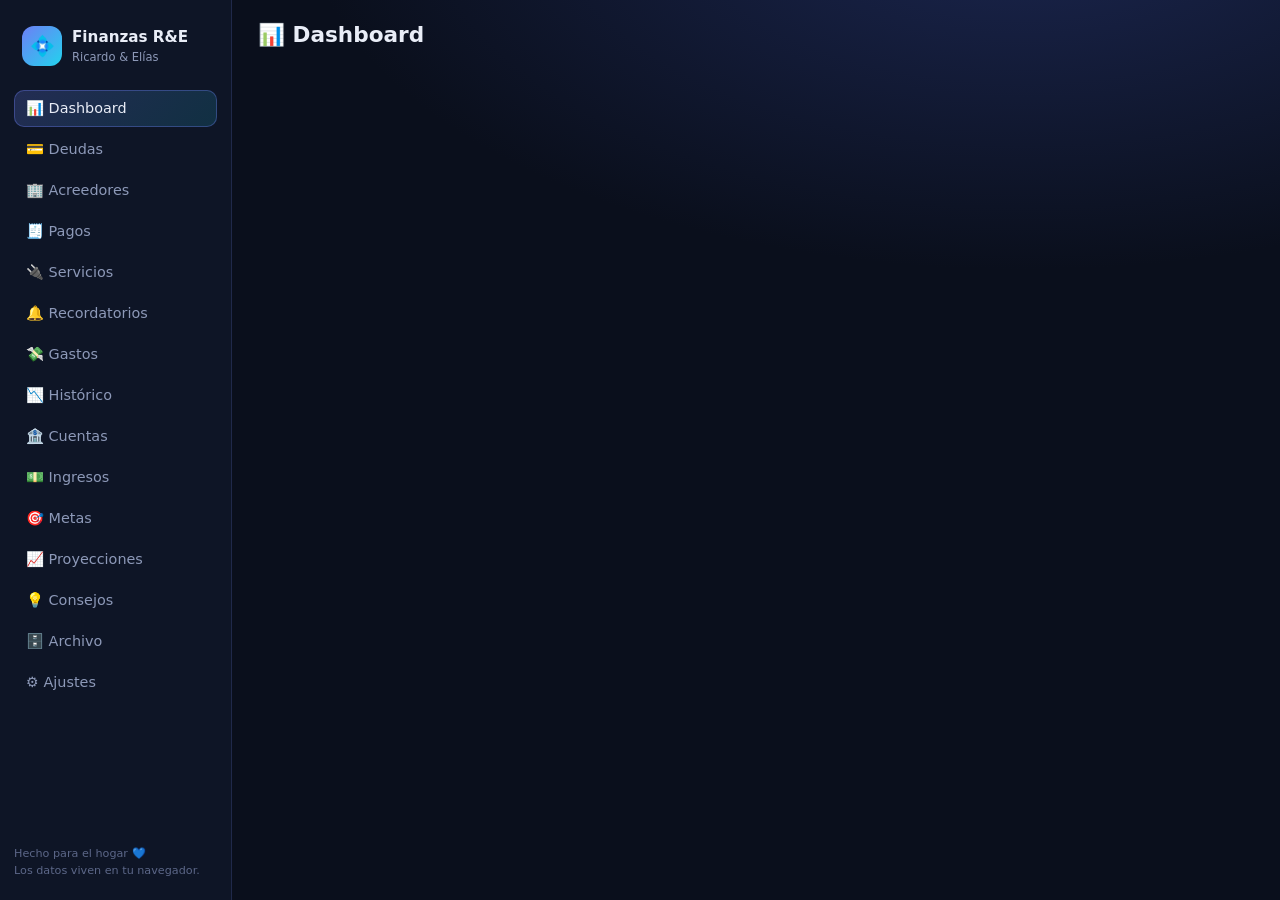
==== commit c5a0d531: "Update index.html" ====
--- a/index.html
+++ b/index.html
@@ -58,11 +58,6 @@
 </div>
 <div id="modal"></div>
 
-<script src="data.js"></script>
-<script src="core.js"></script>
-<script src="vistas1.js"></script>
-<script src="vistas2.js"></script>
-<script src="vistas3.js"></script>
-<script src="vistas4.js"></script>
+<script src="app.js"></script>
 </body>
 </html>
--- a/styles.css
+++ b/styles.css
@@ -0,0 +1,98 @@
+*{box-sizing:border-box;margin:0;padding:0}
+:root{--bg:#0a0f1c;--p:#121a30;--p2:#0e1526;--br:#20294a;--tx:#e9edf7;--mut:#8d99b8;--acc:#6d7ff5;--cy:#22d3ee;--ok:#2dd4a7;--wn:#f5b942;--or:#fb923c;--bd:#f0647a;--r:14px}
+body{font-family:'Segoe UI',system-ui,-apple-system,sans-serif;background:radial-gradient(1200px 600px at 80% -10%,#1b2650 0%,transparent 60%),var(--bg);color:var(--tx);min-height:100vh}
+#app{display:flex;min-height:100vh}
+aside{width:232px;background:var(--p2);border-right:1px solid var(--br);padding:20px 14px;position:sticky;top:0;height:100vh;display:flex;flex-direction:column;gap:18px;flex-shrink:0}
+.logo{display:flex;gap:10px;align-items:center;padding:6px 8px}
+.logo .lg{width:40px;height:40px;border-radius:12px;background:linear-gradient(135deg,var(--acc),var(--cy));display:flex;align-items:center;justify-content:center;font-size:20px}
+.logo b{display:block;font-size:.95rem}.logo span{font-size:.72rem;color:var(--mut)}
+nav{display:flex;flex-direction:column;gap:4px}
+.ni{padding:10px 12px;border-radius:10px;color:var(--mut);cursor:pointer;font-size:.9rem;display:flex;gap:10px;align-items:center;transition:.15s}
+.ni:hover{background:#1a2342;color:var(--tx)}
+.ni.on{background:linear-gradient(135deg,rgba(109,127,245,.22),rgba(34,211,238,.14));color:var(--tx);box-shadow:inset 0 0 0 1px rgba(109,127,245,.35)}
+.side-foot{margin-top:auto;font-size:.7rem;color:#5c6788;line-height:1.5}
+main{flex:1;padding:22px 26px;max-width:1280px;margin:0 auto;width:100%}
+header{display:flex;justify-content:space-between;align-items:center;margin-bottom:18px;flex-wrap:wrap;gap:8px}
+header h1{font-size:1.35rem}.date{color:var(--mut);font-size:.85rem;text-transform:capitalize}
+.card{background:var(--p);border:1px solid var(--br);border-radius:var(--r);padding:18px;margin-bottom:16px}
+.card.nopad{padding:0}.card h3{font-size:.95rem;margin-bottom:12px}
+.kpis{display:grid;grid-template-columns:repeat(auto-fit,minmax(215px,1fr));gap:12px;margin-bottom:16px}
+.kpi{background:var(--p);border:1px solid var(--br);border-radius:var(--r);padding:14px;display:flex;gap:12px;align-items:center}
+.kicon{width:42px;height:42px;border-radius:12px;background:#182242;display:flex;align-items:center;justify-content:center;font-size:20px;flex-shrink:0}
+.kval{font-size:1.1rem;font-weight:700}.ksub{font-size:.75rem;color:var(--mut);margin-top:2px}.kmut{font-size:.7rem;color:#5c6788;margin-top:2px}
+.kpi.ok .kval{color:var(--ok)}.kpi.bad .kval{color:var(--bd)}.kpi.warn .kval{color:var(--wn)}
+.grid2{display:grid;grid-template-columns:1fr 1fr;gap:16px}
+.tbl{width:100%;border-collapse:collapse;font-size:.87rem}
+.tbl th{text-align:left;padding:10px 14px;font-size:.68rem;text-transform:uppercase;letter-spacing:.06em;color:var(--mut);background:var(--p2)}
+.tbl td{padding:10px 14px;border-top:1px solid var(--br);vertical-align:middle}
+.tbl tr:hover td{background:rgba(109,127,245,.05)}
+.tscroll{overflow-x:auto}
+.b{padding:3px 10px;border-radius:999px;font-size:.7rem;font-weight:700;white-space:nowrap}
+.b.ok{background:rgba(45,212,167,.15);color:var(--ok)}.b.bad{background:rgba(240,100,122,.15);color:var(--bd)}
+.b.warn{background:rgba(245,185,66,.15);color:var(--wn)}.b.acc{background:rgba(109,127,245,.18);color:#aab4ff}
+.btn{border:1px solid var(--br);background:#182242;color:var(--tx);padding:9px 16px;border-radius:10px;cursor:pointer;font-size:.85rem;font-weight:600;transition:.15s}
+.btn:hover{filter:brightness(1.2)}
+.btn.primary{background:linear-gradient(135deg,var(--acc),#4f5bd5);border:none}
+.btn.warnb{background:rgba(245,185,66,.15);color:var(--wn)}.btn.badb{background:rgba(240,100,122,.15);color:var(--bd)}
+.ibtn{background:none;border:none;cursor:pointer;font-size:.95rem;padding:4px;border-radius:6px;opacity:.8}
+.ibtn:hover{opacity:1;background:#1a2342}
+.acts{white-space:nowrap;text-align:right}
+.toolbar{display:flex;gap:10px;align-items:center;margin-bottom:14px;flex-wrap:wrap}.toolbar .spacer{flex:1}
+select,input[type=text],input[type=number],input[type=date],input[type=search],input[type=password],input[type=month],textarea{background:var(--p2);border:1px solid var(--br);color:var(--tx);padding:9px 12px;border-radius:10px;font-size:.85rem;outline:none;font-family:inherit}
+select:focus,input:focus,textarea:focus{border-color:var(--acc)}
+input:disabled,select:disabled{opacity:.4;cursor:not-allowed}
+.chips{display:flex;gap:10px;flex-wrap:wrap;margin-bottom:14px}
+.chip{background:var(--p);border:1px solid var(--br);padding:8px 14px;border-radius:999px;font-size:.82rem;color:var(--mut)}.chip b{color:var(--tx)}
+.mut{color:var(--mut)}.small{font-size:.75rem}.center{text-align:center}
+.bad-t{color:var(--bd);font-weight:700}
+.link{color:var(--cy);cursor:pointer;text-decoration:underline}
+.alerts .al{padding:10px 14px;border-radius:10px;font-size:.85rem;margin-bottom:8px;border:1px solid}
+.al.bad{background:rgba(240,100,122,.1);border-color:rgba(240,100,122,.35)}
+.al.warn{background:rgba(245,185,66,.08);border-color:rgba(245,185,66,.3)}
+.al.ok{background:rgba(45,212,167,.08);border-color:rgba(45,212,167,.3)}
+.al{padding:10px 14px;border-radius:10px;font-size:.85rem;margin-bottom:10px;border:1px solid}
+.donutwrap{display:flex;gap:18px;align-items:center;flex-wrap:wrap}
+#cDonut,#cGasto,#cHist,#cAhorro{flex:0 0 230px;width:100%;max-width:400px}
+.leg{display:flex;flex-direction:column;gap:8px;font-size:.85rem;min-width:200px}
+.lrow{display:flex;gap:8px;align-items:center}.lrow b{margin-left:auto;padding-left:14px}
+.dot{width:10px;height:10px;border-radius:50%;display:inline-block}
+.bar-row{display:grid;grid-template-columns:170px 1fr 90px;gap:10px;align-items:center;margin-bottom:10px;font-size:.8rem}
+.bar-track{background:var(--p2);border-radius:99px;height:12px;overflow:hidden}
+.bar-fill{height:100%;background:linear-gradient(90deg,var(--acc),var(--cy));border-radius:99px}
+.bar-val{text-align:right;color:var(--mut)}
+.person-head{display:flex;gap:12px;align-items:center;margin-bottom:10px}
+.avatar{width:44px;height:44px;border-radius:50%;background:linear-gradient(135deg,var(--acc),var(--cy));display:flex;align-items:center;justify-content:center;font-weight:800;font-size:1.1rem}
+.big{font-size:1.7rem;font-weight:800;margin-top:8px}
+.fgrid{display:grid;grid-template-columns:1fr 1fr;gap:12px;margin-bottom:14px}
+.fgrid label{font-size:.78rem;color:var(--mut);display:flex;flex-direction:column;gap:6px}
+.res3{display:grid;grid-template-columns:repeat(3,1fr);gap:10px;margin:14px 0}.res3 b{font-size:1rem}
+canvas{width:100%;display:block}
+.consejo{display:flex;gap:14px;border-left:4px solid var(--br)}
+.consejo.ok{border-left-color:var(--ok)}.consejo.bad{border-left-color:var(--bd)}
+.consejo.warn{border-left-color:var(--wn)}.consejo.info{border-left-color:var(--cy)}
+.cicon{font-size:1.6rem}
+code{background:var(--p2);border:1px solid var(--br);border-radius:6px;padding:1px 6px;font-size:.78rem}
+#modal .back{position:fixed;inset:0;background:rgba(5,8,18,.72);backdrop-filter:blur(3px);display:flex;align-items:center;justify-content:center;z-index:50;padding:20px}
+#modal .box{background:var(--p);border:1px solid var(--br);border-radius:16px;padding:22px;width:100%;max-width:540px;max-height:90vh;overflow:auto}
+#modal h3{margin-bottom:16px}
+#modal label{display:block;font-size:.78rem;color:var(--mut);margin-bottom:12px}
+#modal input,#modal select,#modal textarea{width:100%;margin-top:6px}
+#modal input[type=checkbox]{width:auto;margin-top:6px}
+.acts2{display:flex;justify-content:flex-end;gap:10px;margin-top:8px}
+ul{padding-left:20px;line-height:1.8}
+#lockScreen{position:fixed;inset:0;z-index:100;background:var(--bg);display:flex;align-items:center;justify-content:center;padding:20px}
+.lockbox{background:var(--p);border:1px solid var(--br);border-radius:20px;padding:36px 32px;max-width:360px;width:100%;text-align:center;display:flex;flex-direction:column;gap:14px;align-items:center}
+.lockbox .lg{width:64px;height:64px;font-size:32px;border-radius:16px;background:linear-gradient(135deg,var(--acc),var(--cy));display:flex;align-items:center;justify-content:center}
+.lockbox h2{font-size:1.2rem}.lockbox input{width:100%}.lockbox button{width:100%}
+.hist-mini{display:flex;flex-wrap:wrap;gap:6px;margin-top:8px}
+.hist-chip{background:var(--p2);border:1px solid var(--br);border-radius:8px;padding:3px 8px;font-size:.68rem;color:var(--mut)}
+#installBanner{position:fixed;bottom:20px;left:50%;transform:translateX(-50%);background:var(--p);border:1px solid var(--acc);border-radius:16px;padding:16px;display:none;align-items:center;gap:12px;z-index:90;box-shadow:0 10px 30px rgba(0,0,0,.5);max-width:90%}
+@media(max-width:980px){
+ #app{flex-direction:column}
+ aside{width:100%;height:auto;position:static;flex-direction:row;align-items:center;gap:10px;padding:12px}
+ nav{flex-direction:row;overflow-x:auto;flex:1}
+ .ni{white-space:nowrap;padding:8px 10px}.side-foot{display:none}
+ .grid2{grid-template-columns:1fr}
+ .bar-row{grid-template-columns:120px 1fr 80px}
+ main{padding:16px}
+}
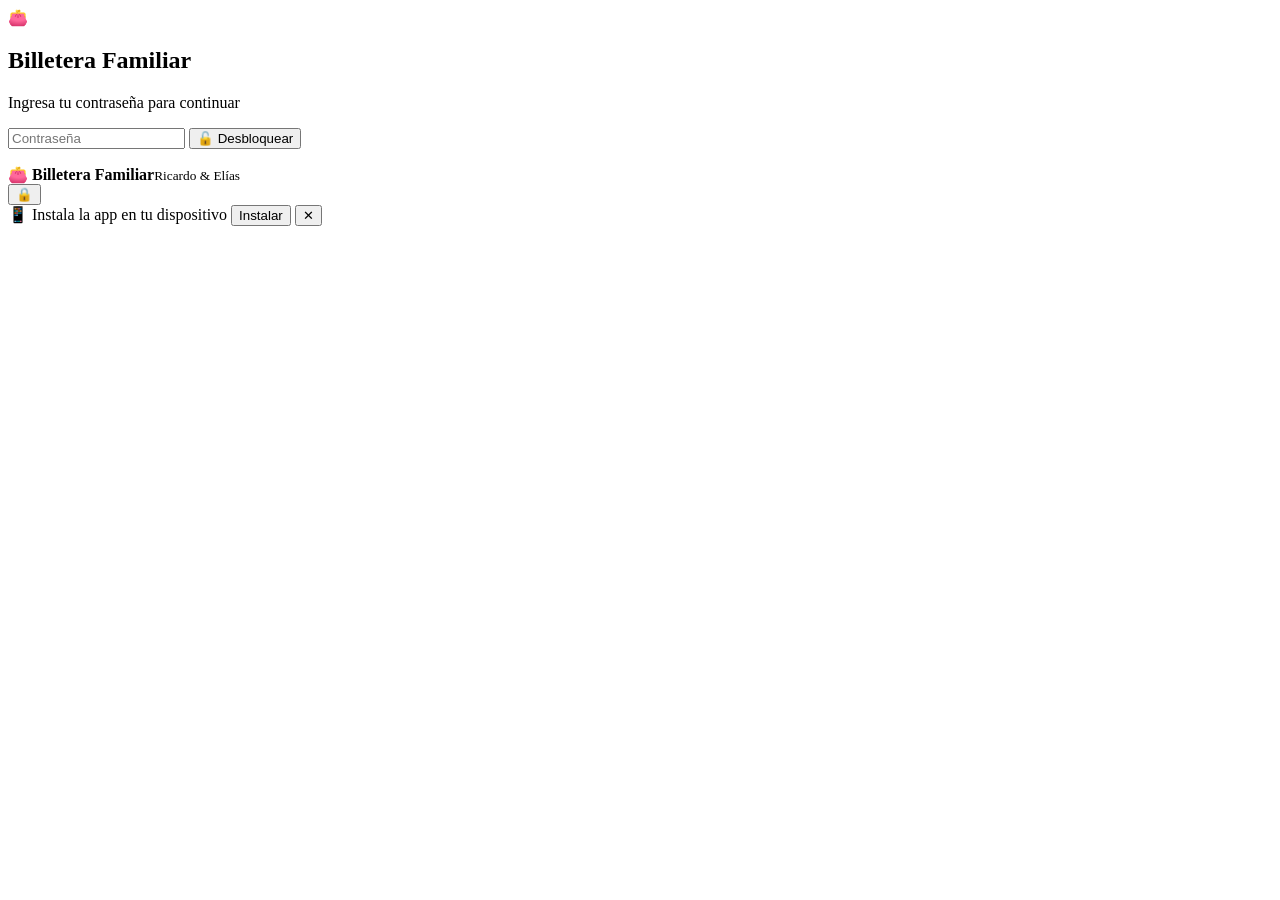
==== commit b211bc38: "Create index.html" ====
--- a/index.html
+++ b/index.html
@@ -2,62 +2,70 @@
 <html lang="es">
 <head>
 <meta charset="UTF-8">
-<meta name="viewport" content="width=device-width, initial-scale=1, maximum-scale=1, user-scalable=no">
-<meta name="color-scheme" content="dark">
-<meta name="theme-color" content="#6d7ff5">
+<meta name="viewport" content="width=device-width, initial-scale=1, viewport-fit=cover">
+<title>Billetera Familiar — Ricardo & Elías</title>
+<meta name="theme-color" content="#0e7c66">
+<meta name="description" content="Gestión financiera familiar: deudas, cuentas, presupuesto, metas y pagos.">
+<link rel="manifest" href="manifest.webmanifest">
+<link rel="icon" href="icon.svg" type="image/svg+xml">
+<link rel="apple-touch-icon" href="icon.svg">
 <meta name="apple-mobile-web-app-capable" content="yes">
-<meta name="apple-mobile-web-app-title" content="Finanzas R&E">
-<link rel="manifest" href="manifest.json">
 <link rel="stylesheet" href="styles.css">
-<title>Finanzas R&E · Ricardo & Elías</title>
 </head>
 <body>
-<div id="installBanner">
-  <div style="font-size:24px">💼</div>
-  <div style="font-size:.85rem"><b>Instala Finanzas R&E</b><br><span class="mut small">Accede más rápido desde tu pantalla de inicio</span></div>
-  <button class="btn primary" id="btnInstall">Instalar</button>
-  <button class="btn" id="btnDismiss">✕</button>
-</div>
 
-<div id="lockScreen" style="display:none">
-  <div class="lockbox">
-    <div class="lg">🔐</div><h2>Finanzas R&E</h2>
-    <p class="mut small">Ingresa tu contraseña para continuar</p>
-    <input type="password" id="lockPass" placeholder="Contraseña" onkeydown="if(event.key==='Enter')tryUnlock()">
-    <button class="btn primary" onclick="tryUnlock()">Desbloquear</button>
-    <div id="lockError"></div>
+<!-- ===== PANTALLA BLOQUEO ===== -->
+<div id="lock-screen" class="lock hidden">
+  <div class="lock-card">
+    <div class="lock-ico">👛</div>
+    <h2>Billetera Familiar</h2>
+    <p>Ingresa tu contraseña para continuar</p>
+    <input type="password" id="lock-pass" placeholder="Contraseña" autocomplete="current-password">
+    <button class="btn pri" id="lock-btn">🔓 Desbloquear</button>
+    <p id="lock-err" class="err"></p>
   </div>
 </div>
 
-<div id="app">
- <aside>
-  <div class="logo"><div class="lg">💠</div><div><b>Finanzas R&amp;E</b><span>Ricardo &amp; Elías</span></div></div>
-  <nav>
-   <a class="ni on" data-v="dashboard" onclick="nav('dashboard')">📊 Dashboard</a>
-   <a class="ni" data-v="deudas" onclick="nav('deudas')">💳 Deudas</a>
-   <a class="ni" data-v="acreedores" onclick="nav('acreedores')">🏢 Acreedores</a>
-   <a class="ni" data-v="pagos" onclick="nav('pagos')">🧾 Pagos</a>
-   <a class="ni" data-v="servicios" onclick="nav('servicios')">🔌 Servicios</a>
-   <a class="ni" data-v="recordatorios" onclick="nav('recordatorios')">🔔 Recordatorios</a>
-   <a class="ni" data-v="gastos" onclick="nav('gastos')">💸 Gastos</a>
-   <a class="ni" data-v="historico" onclick="nav('historico')">📉 Histórico</a>
-   <a class="ni" data-v="cuentas" onclick="nav('cuentas')">🏦 Cuentas</a>
-   <a class="ni" data-v="ingresos" onclick="nav('ingresos')">💵 Ingresos</a>
-   <a class="ni" data-v="metas" onclick="nav('metas')">🎯 Metas</a>
-   <a class="ni" data-v="proyecciones" onclick="nav('proyecciones')">📈 Proyecciones</a>
-   <a class="ni" data-v="consejos" onclick="nav('consejos')">💡 Consejos</a>
-   <a class="ni" data-v="archivo" onclick="nav('archivo')">🗄️ Archivo</a>
-   <a class="ni" data-v="ajustes" onclick="nav('ajustes')">⚙️ Ajustes</a>
-  </nav>
-  <div class="side-foot">Hecho para el hogar 💙<br>Los datos viven en tu navegador.</div>
- </aside>
- <main>
-  <header><h1 id="title">📊 Dashboard</h1><div class="date" id="hoy"></div></header>
-  <div id="view"></div>
- </main>
+<div id="app" class="hidden">
+<header>
+  <div class="brand">👛 <b>Billetera Familiar</b><small>Ricardo & Elías</small></div>
+  <div class="hdr-r">
+    <span id="sync-chip" class="chip hidden"></span>
+    <button class="btn icon" id="btn-lock" title="Bloquear">🔒</button>
+  </div>
+</header>
+
+<nav id="mainnav"></nav>
+
+<main>
+  <section class="view" id="view-dashboard"><div id="ct-dashboard"></div></section>
+  <section class="view hidden" id="view-deudas"><div id="ct-deudas"></div></section>
+  <section class="view hidden" id="view-pagos"><div id="ct-pagos"></div></section>
+  <section class="view hidden" id="view-acreedores"><div id="ct-acreedores"></div></section>
+  <section class="view hidden" id="view-cuentas"><div id="ct-cuentas"></div></section>
+  <section class="view hidden" id="view-presupuesto"><div id="ct-presupuesto"></div></section>
+  <section class="view hidden" id="view-gastos"><div id="ct-gastos"></div></section>
+  <section class="view hidden" id="view-metas"><div id="ct-metas"></div></section>
+  <section class="view hidden" id="view-historico"><div id="ct-historico"></div></section>
+  <section class="view hidden" id="view-archivo"><div id="ct-archivo"></div></section>
+  <section class="view hidden" id="view-ajustes"><div id="ct-ajustes"></div></section>
+</main>
 </div>
-<div id="modal"></div>
 
-<script src="app.js"></script>
+<div id="install-banner" class="install-banner hidden">
+  <span>📱 Instala la app en tu dispositivo</span>
+  <button class="btn pri" id="install-btn">Instalar</button>
+  <button class="btn icon" id="install-x">✕</button>
+</div>
+
+<div id="modal-root"></div>
+<div id="toast" class="toast hidden"></div>
+
+<script src="app.js" defer></script>
+<script>
+if('serviceWorker' in navigator && location.protocol.startsWith('http')){
+  window.addEventListener('load',()=>navigator.serviceWorker.register('sw.js').catch(()=>{}));
+}
+</script>
 </body>
 </html>
